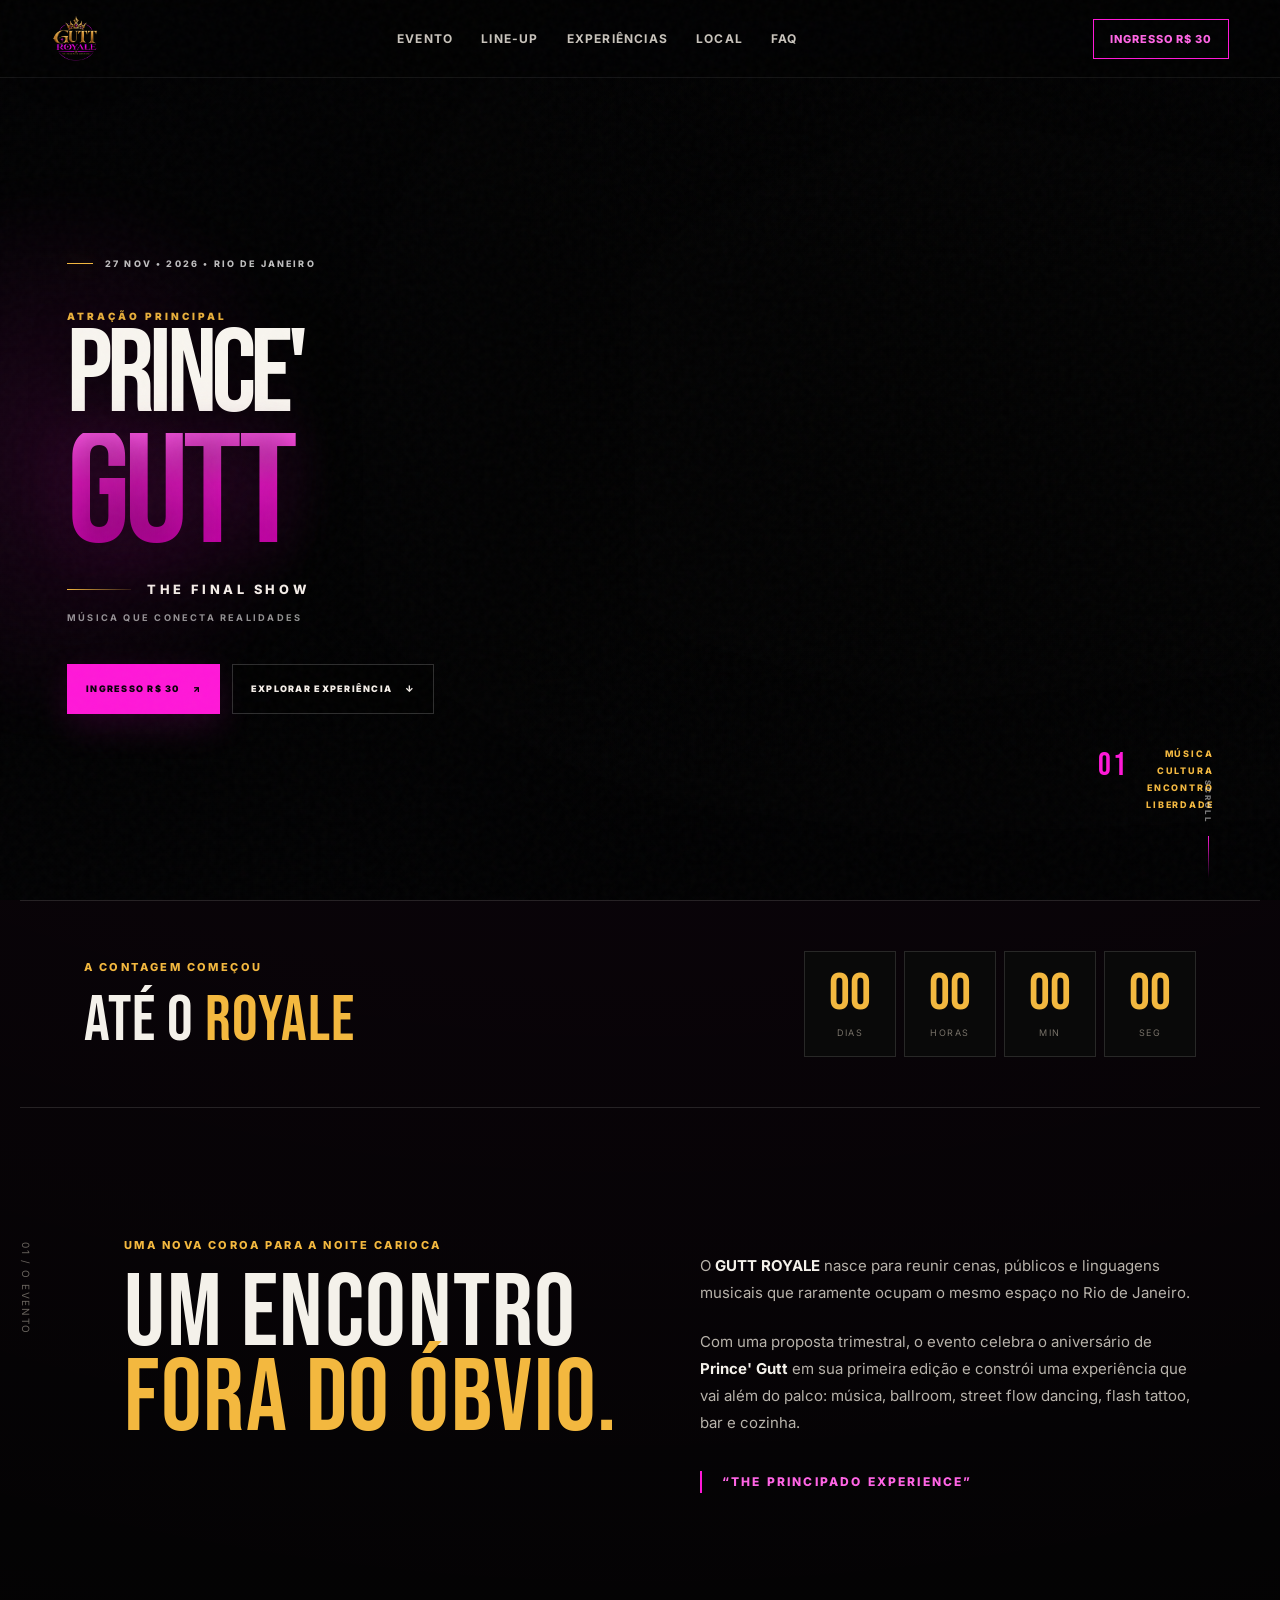
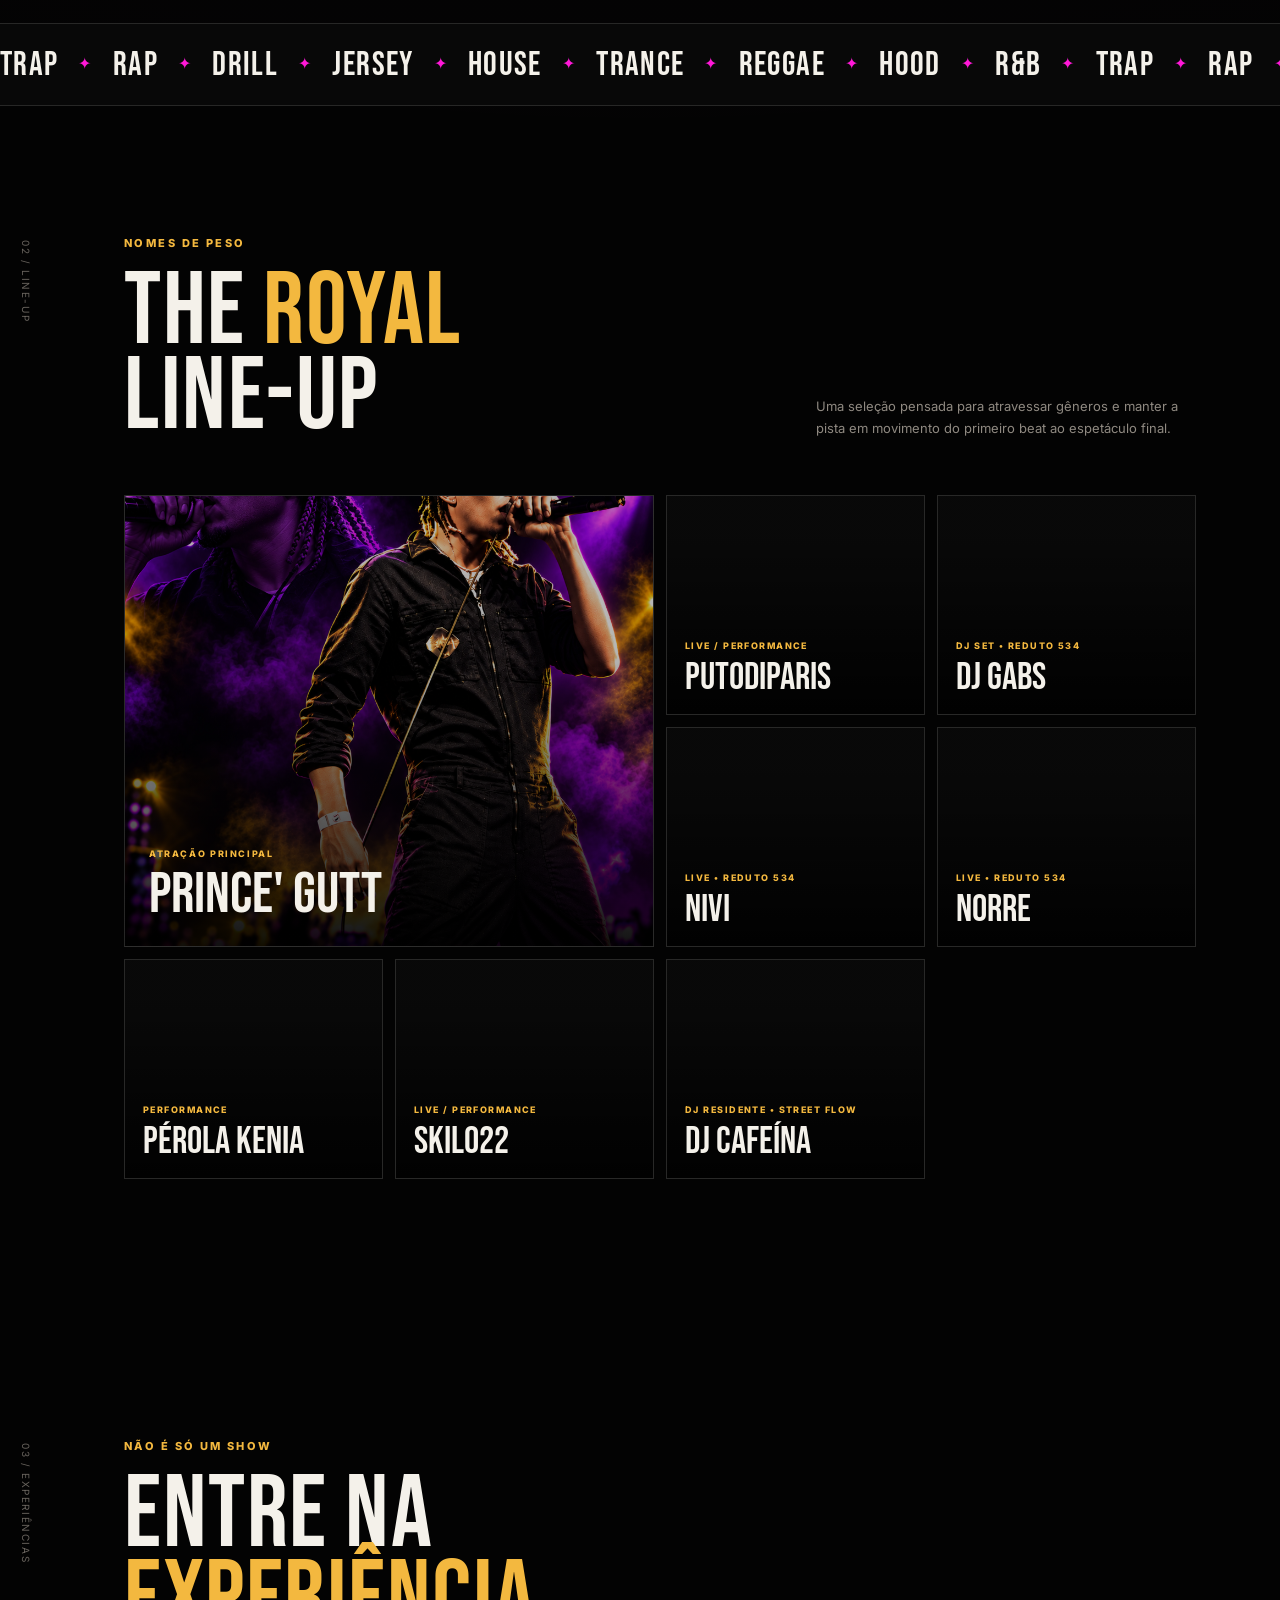
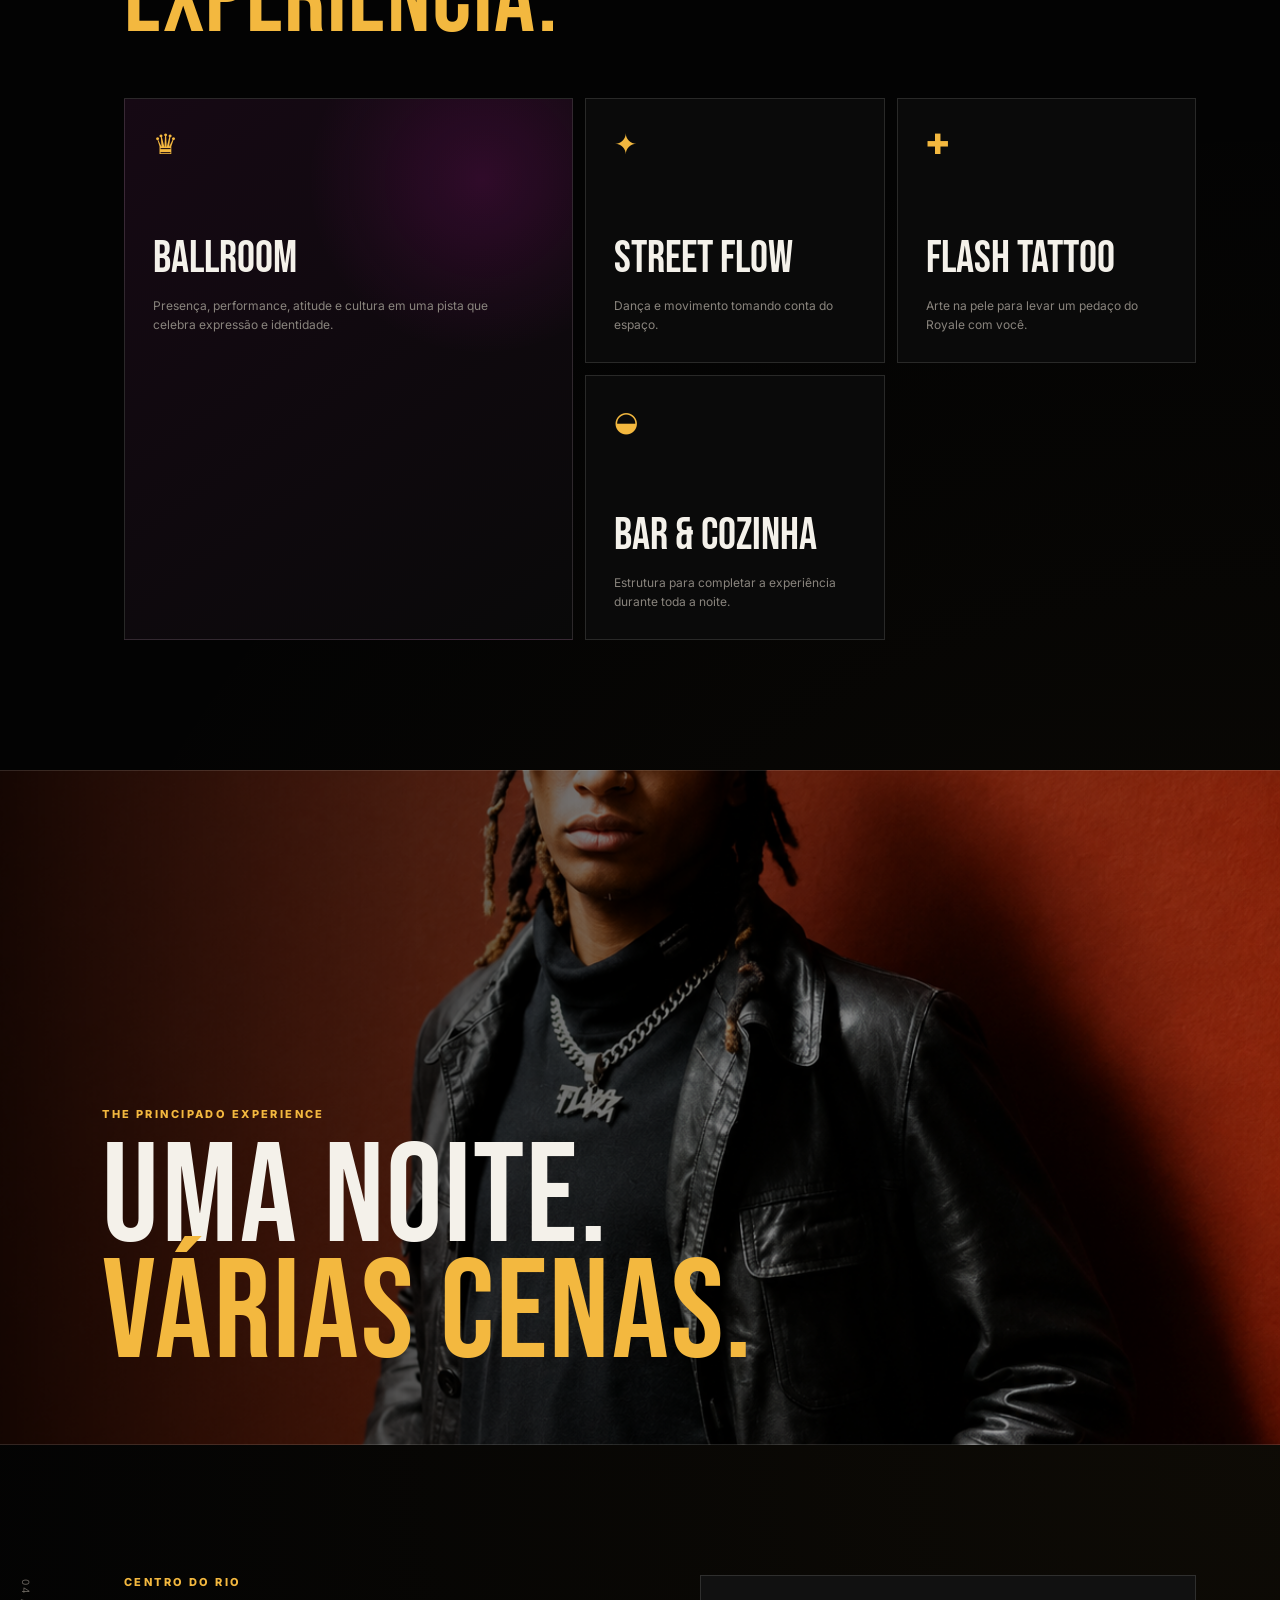
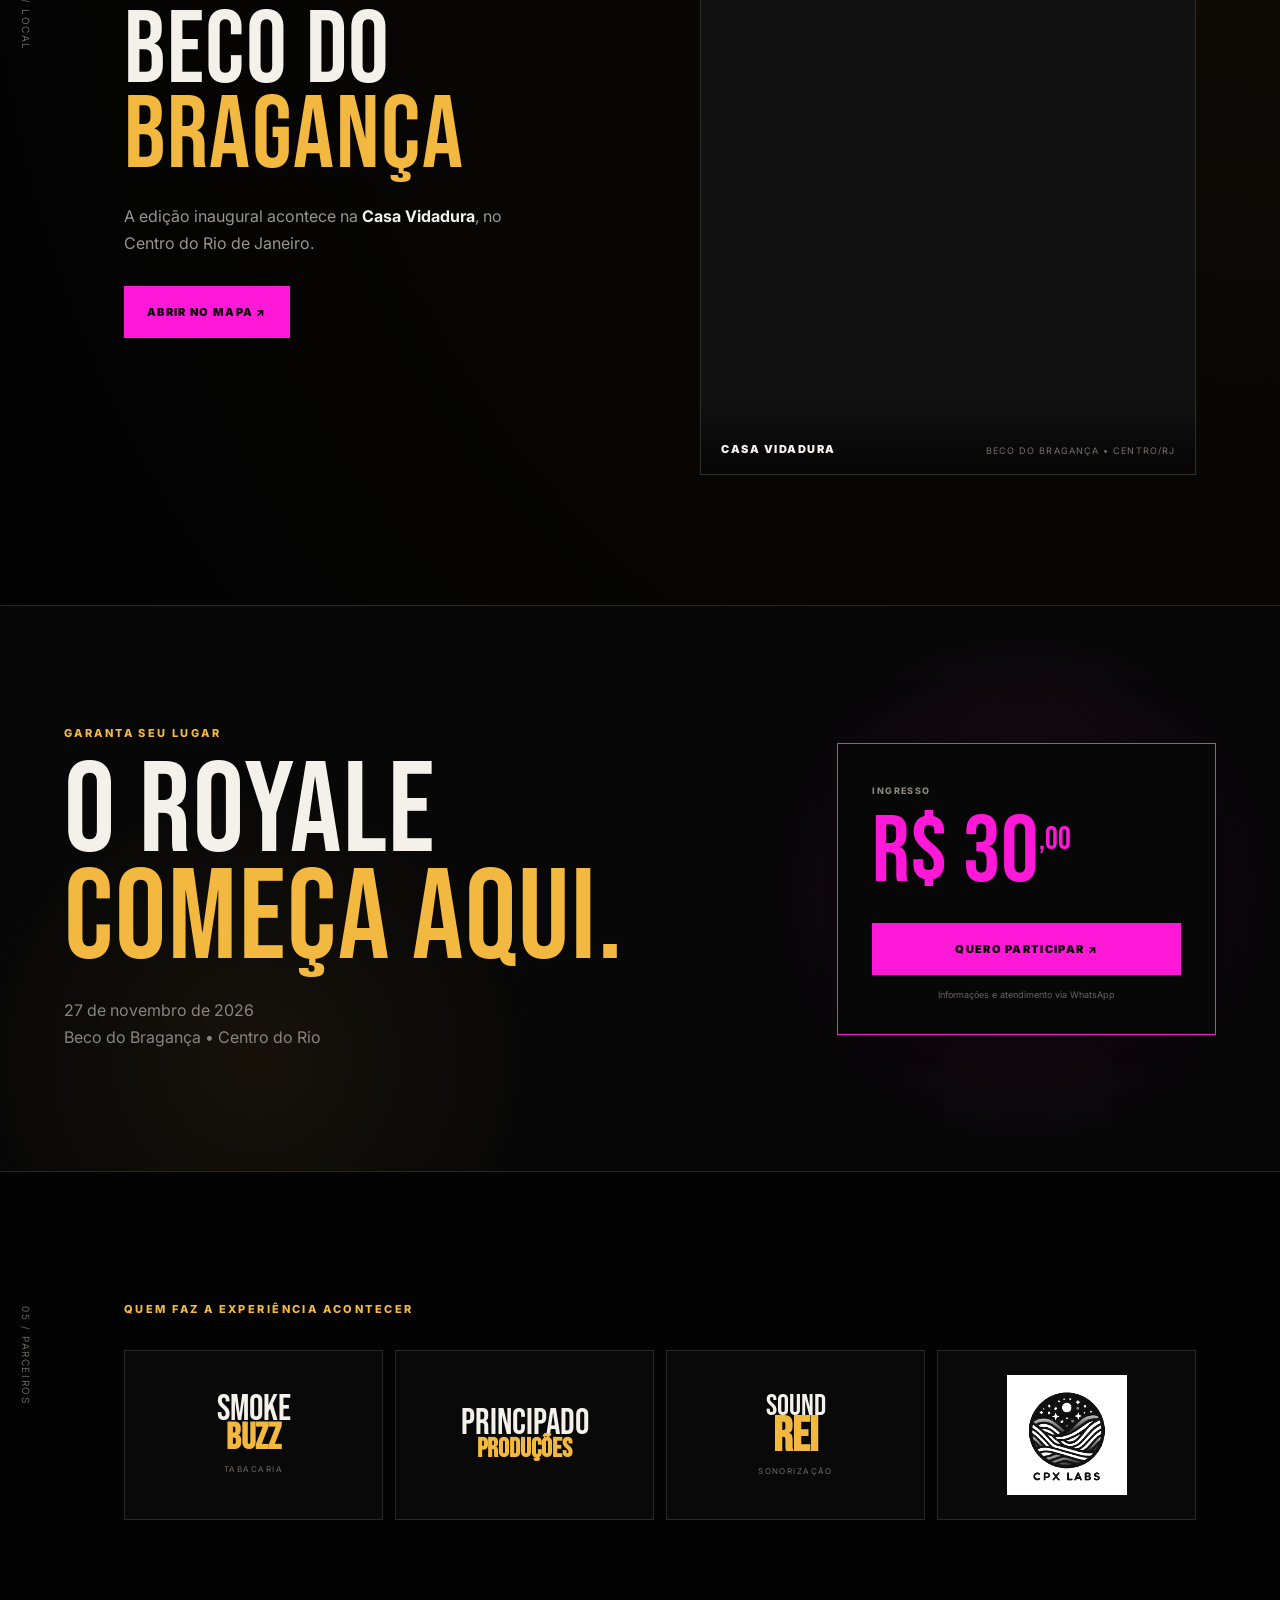
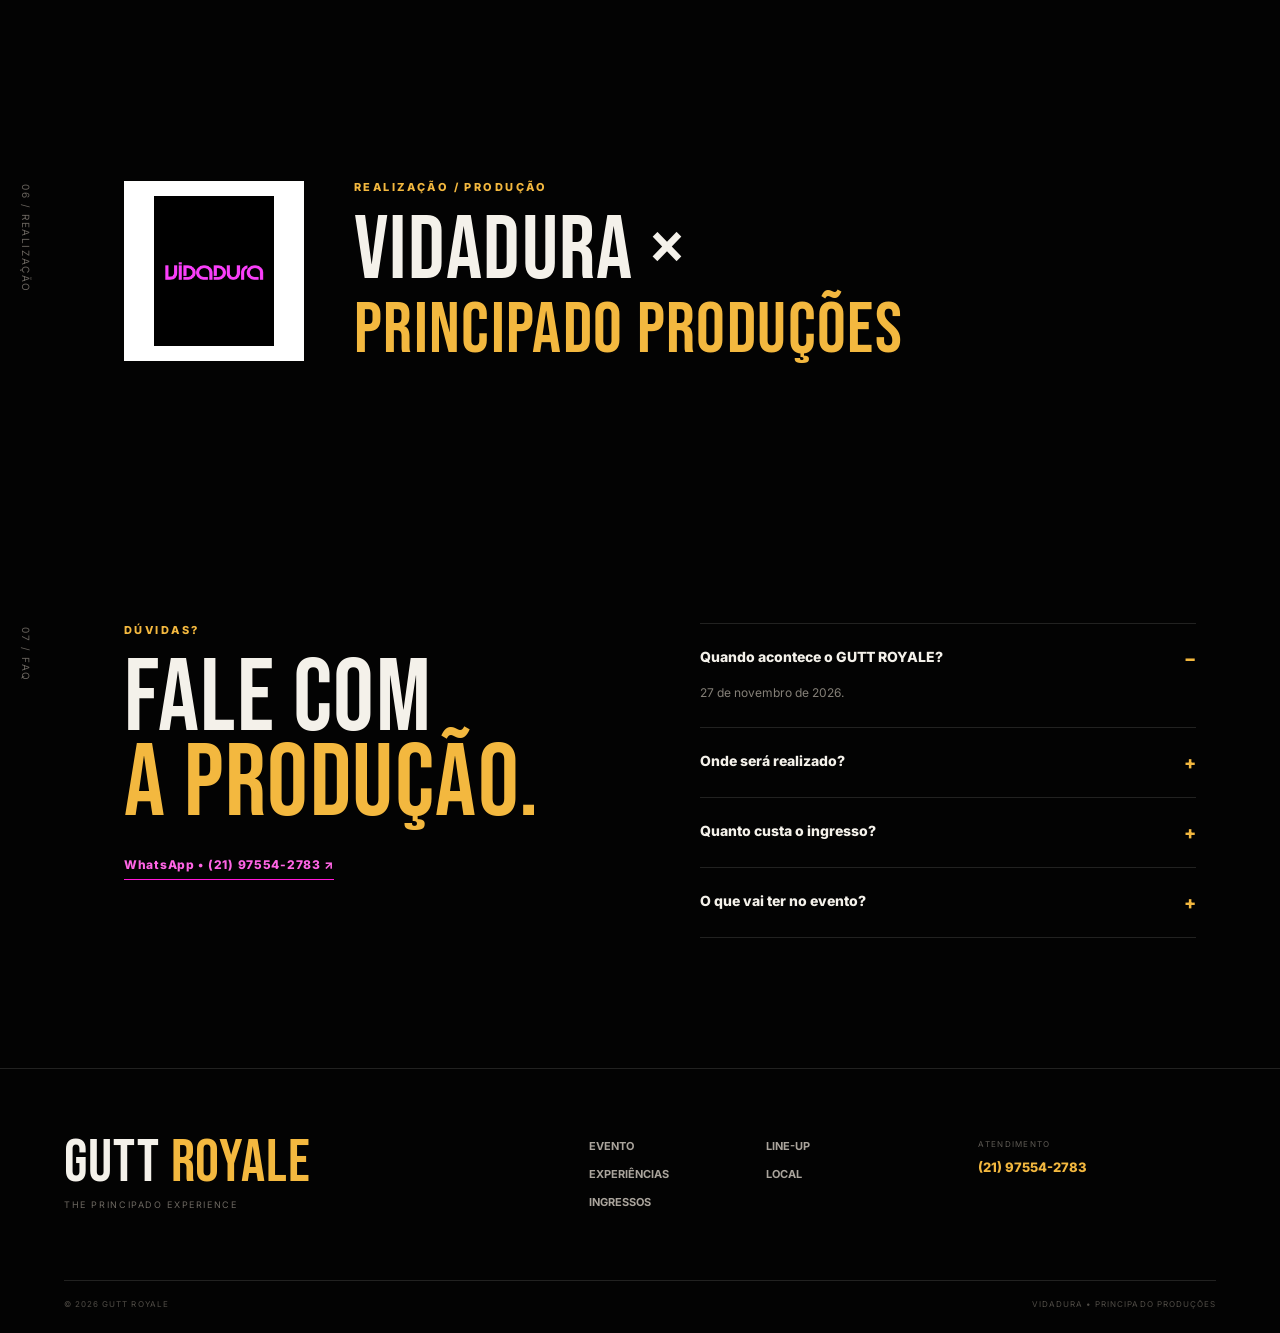
==== index.html @ 4a9af386 "feat: use 4K images across THE ROYAL LINE-UP" ====
<!DOCTYPE html>
<html lang="pt-BR">
<head>
  <meta charset="UTF-8">
  <meta name="viewport" content="width=device-width, initial-scale=1.0">
  <meta name="theme-color" content="#050505">
  <meta name="description" content="GUTT ROYALE — THE PRINCIPADO EXPERIENCE. 27 de novembro de 2026, no Beco do Bragança, Centro do Rio. Música, ballroom, street flow dancing, flash tattoo e muito mais.">
  <meta name="referrer" content="strict-origin-when-cross-origin">
  <link rel="canonical" href="https://az1nn.github.io/guttroyale/">
  <meta property="og:title" content="GUTT ROYALE — THE PRINCIPADO EXPERIENCE">
  <meta property="og:description" content="27.11.2026 • Beco do Bragança • Centro do Rio">
  <meta property="og:type" content="website">
  <meta property="og:site_name" content="GUTT ROYALE">
  <meta property="og:locale" content="pt_BR">
  <meta property="og:url" content="https://az1nn.github.io/guttroyale/">
  <meta property="og:image" content="https://az1nn.github.io/guttroyale/assets/prince-gutt-clean-hero-desktop.webp">
  <meta name="twitter:card" content="summary_large_image">
  <meta name="twitter:title" content="GUTT ROYALE — THE PRINCIPADO EXPERIENCE">
  <meta name="twitter:description" content="27.11.2026 • Beco do Bragança • Centro do Rio">
  <meta name="twitter:image" content="https://az1nn.github.io/guttroyale/assets/prince-gutt-clean-hero-desktop.webp">
  <meta name="color-scheme" content="dark">
  <link rel="icon" type="image/png" href="gutt-royale-logo-final.png">
  <title>GUTT ROYALE | THE PRINCIPADO EXPERIENCE</title>
  <link rel="preconnect" href="https://fonts.googleapis.com">
  <link rel="preconnect" href="https://fonts.gstatic.com" crossorigin>
  <link href="https://fonts.googleapis.com/css2?family=Bebas+Neue&family=Inter:wght@400;500;600;700;800;900&display=swap" rel="stylesheet">
  <link rel="stylesheet" href="style.css?v=20260923-lineup-4k">
  <noscript><style>.reveal{opacity:1!important;transform:none!important}</style></noscript>
  <script type="application/ld+json">
  {
    "@context": "https://schema.org",
    "@type": "Event",
    "name": "GUTT ROYALE — THE PRINCIPADO EXPERIENCE",
    "description": "Uma noite de música, atitude, estética e cultura urbana no Centro do Rio de Janeiro.",
    "startDate": "2026-11-27T20:00:00-03:00",
    "eventAttendanceMode": "https://schema.org/OfflineEventAttendanceMode",
    "eventStatus": "https://schema.org/EventScheduled",
    "image": ["https://az1nn.github.io/guttroyale/assets/prince-gutt-clean-hero-desktop.webp"],
    "url": "https://az1nn.github.io/guttroyale/",
    "location": {
      "@type": "Place",
      "name": "Casa Vidadura",
      "address": {
        "@type": "PostalAddress",
        "addressLocality": "Rio de Janeiro",
        "addressRegion": "RJ",
        "addressCountry": "BR"
      }
    },
    "organizer": {
      "@type": "Organization",
      "name": "Principado Produções"
    },
    "offers": {
      "@type": "Offer",
      "price": "30.00",
      "priceCurrency": "BRL",
      "availability": "https://schema.org/InStock",
      "url": "https://az1nn.github.io/guttroyale/#ingressos"
    }
  }
  </script>
</head>
<body>
  <a class="skip-link" href="#top">Pular para o conteúdo</a>

  <div class="noise" aria-hidden="true"></div>

  <header class="site-header">
    <a class="brand brand-mark" href="#top" aria-label="Gutt Royale">
      <img src="gutt-royale-logo-final.png" alt="GUTT ROYALE">
    </a>
    <nav class="nav" aria-label="Navegação principal">
      <a href="#evento">Evento</a>
      <a href="#lineup">Line-up</a>
      <a href="#experiencias">Experiências</a>
      <a href="#local">Local</a>
      <a href="#faq">FAQ</a>
    </nav>
    <details class="mobile-menu">
      <summary aria-label="Abrir navegação">MENU</summary>
      <nav class="mobile-menu-panel" aria-label="Navegação móvel">
        <a href="#evento">Evento</a>
        <a href="#lineup">Line-up</a>
        <a href="#experiencias">Experiências</a>
        <a href="#local">Local</a>
        <a href="#faq">FAQ</a>
      </nav>
    </details>
    <a class="nav-cta" href="#ingressos">INGRESSO R$ 30</a>
  </header>

  <main id="top">

    <section class="hero hero-pro" aria-labelledby="hero-title" data-hero>
      <picture class="hero-pro-media" aria-hidden="true">
        <source media="(max-width: 700px)" srcset="assets/prince-gutt-clean-hero-mobile.webp">
        <img src="assets/prince-gutt-clean-hero-desktop.webp" alt="" fetchpriority="high" decoding="async">
      </picture>

      <div class="hero-pro-overlay" aria-hidden="true"></div>
      <div class="hero-pro-glow" aria-hidden="true"></div>

      <div class="hero-pro-grid">
        <div class="hero-pro-copy" data-hero-copy>
          <p class="hero-pro-date"><span></span>27 NOV • 2026 • RIO DE JANEIRO</p>
          <p class="hero-pro-role">ATRAÇÃO PRINCIPAL</p>

          <h1 id="hero-title" class="hero-pro-title" aria-label="Prince' Gutt">
            <span class="hero-pro-prince">PRINCE'</span>
            <span class="hero-pro-gutt">GUTT</span>
          </h1>

          <div class="hero-pro-signature">
            <span class="hero-pro-line" aria-hidden="true"></span>
            <p>THE FINAL SHOW</p>
          </div>

          <p class="hero-pro-tagline">MÚSICA QUE CONECTA REALIDADES</p>

          <div class="hero-pro-actions">
            <a class="hero-pro-primary" href="#ingressos">INGRESSO R$ 30 <span aria-hidden="true">↗</span></a>
            <a class="hero-pro-secondary" href="#evento">EXPLORAR EXPERIÊNCIA <span aria-hidden="true">↓</span></a>
          </div>
        </div>

        <aside class="hero-pro-rail" aria-label="Pilares do GUTT ROYALE">
          <span class="hero-pro-index">01</span>
          <div>
            <span>MÚSICA</span>
            <span>CULTURA</span>
            <span>ENCONTRO</span>
            <span>LIBERDADE</span>
          </div>
        </aside>
      </div>

      <a class="hero-pro-scroll" href="#evento" aria-label="Ir para a seção do evento">
        <span>SCROLL</span>
        <i aria-hidden="true"></i>
      </a>
    </section>

    <section class="countdown-wrap">
      <div>
        <p class="eyebrow">A CONTAGEM COMEÇOU</p>
        <h2>ATÉ O <span>ROYALE</span></h2>
      </div>
      <div class="countdown" aria-label="Contagem regressiva">
        <div><strong id="days">00</strong><small>DIAS</small></div>
        <div><strong id="hours">00</strong><small>HORAS</small></div>
        <div><strong id="minutes">00</strong><small>MIN</small></div>
        <div><strong id="seconds">00</strong><small>SEG</small></div>
      </div>
    </section>

    <section id="evento" class="section about">
      <div class="section-label">01 / O EVENTO</div>
      <div class="section-content split">
        <div>
          <p class="eyebrow">UMA NOVA COROA PARA A NOITE CARIOCA</p>
          <h2>UM ENCONTRO<br><span>FORA DO ÓBVIO.</span></h2>
        </div>
        <div class="about-text">
          <p>O <b>GUTT ROYALE</b> nasce para reunir cenas, públicos e linguagens musicais que raramente ocupam o mesmo espaço no Rio de Janeiro.</p>
          <p>Com uma proposta trimestral, o evento celebra o aniversário de <b>Prince' Gutt</b> em sua primeira edição e constrói uma experiência que vai além do palco: música, ballroom, street flow dancing, flash tattoo, bar e cozinha.</p>
          <div class="quote">“THE PRINCIPADO EXPERIENCE”</div>
        </div>
      </div>
    </section>

    <section class="marquee" aria-label="Gêneros musicais">
      <div class="marquee-track">
        <span>TRAP</span><i>✦</i><span>RAP</span><i>✦</i><span>DRILL</span><i>✦</i><span>JERSEY</span><i>✦</i><span>HOUSE</span><i>✦</i><span>TRANCE</span><i>✦</i><span>REGGAE</span><i>✦</i><span>HOOD</span><i>✦</i><span>R&B</span><i>✦</i>
        <span>TRAP</span><i>✦</i><span>RAP</span><i>✦</i><span>DRILL</span><i>✦</i><span>JERSEY</span><i>✦</i><span>HOUSE</span><i>✦</i><span>TRANCE</span><i>✦</i><span>REGGAE</span><i>✦</i><span>HOOD</span><i>✦</i><span>R&B</span><i>✦</i>
      </div>
    </section>

    <section id="lineup" class="section lineup">
      <div class="section-label">02 / LINE-UP</div>
      <div class="section-content">
        <div class="section-heading">
          <div>
            <p class="eyebrow">NOMES DE PESO</p>
            <h2>THE <span>ROYAL</span><br>LINE-UP</h2>
          </div>
          <p>Uma seleção pensada para atravessar gêneros e manter a pista em movimento do primeiro beat ao espetáculo final.</p>
        </div>

        <div class="lineup-grid">
          <article class="artist featured">
            <a class="artist-card-link" href="artistas/prince-gutt.html" aria-label="Conheça Prince' Gutt"></a>
            <img src="assets/lineup/prince-gutt-4k.webp" alt="" aria-hidden="true" loading="lazy" decoding="async">
            <div class="artist-overlay">
              <small>ATRAÇÃO PRINCIPAL</small>
              <h3>PRINCE' GUTT</h3>
            </div>
          </article>

          <article class="artist artist-photo artist-photo-putodiparis">
            <a class="artist-card-link" href="artistas/putodiparis.html" aria-label="Conheça PUTODIPARIS"></a>
            <img src="assets/lineup/putodiparis-4k.webp" alt="Putodiparis em retrato promocional" loading="lazy" decoding="async">
            <div class="artist-overlay">
              <small>LIVE / PERFORMANCE</small>
              <h3>PUTODIPARIS</h3>
            </div>
          </article>
          <article class="artist artist-photo artist-photo-gabs">
            <a class="artist-card-link" href="artistas/dj-gabs.html" aria-label="Conheça DJ GABS"></a>
            <img src="assets/lineup/dj-gabs-4k.webp" alt="DJ GABS em retrato promocional" loading="lazy" decoding="async">
            <div class="artist-overlay">
              <small>DJ SET • REDUTO 534</small>
              <h3>DJ GABS</h3>
            </div>
          </article>
          <article class="artist artist-photo artist-photo-nivi">
            <a class="artist-card-link" href="artistas/nivi.html" aria-label="Conheça NIVI"></a>
            <img src="assets/lineup/nivi-4k.webp" alt="NIVI se apresentando ao vivo" loading="lazy" decoding="async">
            <div class="artist-overlay">
              <small>LIVE • REDUTO 534</small>
              <h3>NIVI</h3>
            </div>
          </article>
          <article class="artist artist-photo artist-photo-norre">
            <a class="artist-card-link" href="artistas/norre.html" aria-label="Conheça NORRÊ"></a>
            <img src="assets/lineup/norre-4k.webp" alt="NORRE se apresentando ao vivo" loading="lazy" decoding="async">
            <div class="artist-overlay">
              <small>LIVE • REDUTO 534</small>
              <h3>NORRE</h3>
            </div>
          </article>
          <article class="artist artist-photo artist-photo-perola">
            <a class="artist-card-link" href="artistas/perola-kenia.html" aria-label="Conheça Pérola Kenia"></a>
            <img src="assets/lineup/perola-kenia-4k.webp" alt="Pérola Kenia se apresentando ao vivo" loading="lazy" decoding="async">
            <div class="artist-overlay">
              <small>PERFORMANCE</small>
              <h3>PÉROLA KENIA</h3>
            </div>
          </article>
          <article class="artist artist-photo artist-photo-skilo">
            <a class="artist-card-link" href="artistas/skilo22.html" aria-label="Conheça SKILO22"></a>
            <img src="assets/lineup/skilo22-4k.webp" alt="SKILO22 se apresentando ao vivo" loading="lazy" decoding="async">
            <div class="artist-overlay">
              <small>LIVE / PERFORMANCE</small>
              <h3>SKILO22</h3>
            </div>
          </article>
          <article class="artist artist-photo artist-photo-cafeina">
            <a class="artist-card-link" href="artistas/dj-cafeina.html" aria-label="Conheça DJ CAFEÍNA"></a>
            <img src="assets/lineup/dj-cafeina-4k.webp" alt="DJ CAFEÍNA em retrato promocional com headphones" loading="lazy" decoding="async">
            <div class="artist-overlay">
              <small>DJ RESIDENTE • STREET FLOW</small>
              <h3>DJ CAFEÍNA</h3>
            </div>
          </article>
        </div>
      </div>
    </section>

    <section id="experiencias" class="section experiences">
      <div class="section-label">03 / EXPERIÊNCIAS</div>
      <div class="section-content">
        <div class="section-heading">
          <div>
            <p class="eyebrow">NÃO É SÓ UM SHOW</p>
            <h2>ENTRE NA<br><span>EXPERIÊNCIA.</span></h2>
          </div>
        </div>

        <div class="experience-grid">
          <article class="experience-card large">
            <div class="card-icon">♛</div>
            <h3>BALLROOM</h3>
            <p>Presença, performance, atitude e cultura em uma pista que celebra expressão e identidade.</p>
          </article>
          <article class="experience-card">
            <div class="card-icon">✦</div>
            <h3>STREET FLOW</h3>
            <p>Dança e movimento tomando conta do espaço.</p>
          </article>
          <article class="experience-card">
            <div class="card-icon">✚</div>
            <h3>FLASH TATTOO</h3>
            <p>Arte na pele para levar um pedaço do Royale com você.</p>
          </article>
          <article class="experience-card">
            <div class="card-icon">◒</div>
            <h3>BAR & COZINHA</h3>
            <p>Estrutura para completar a experiência durante toda a noite.</p>
          </article>
        </div>
      </div>
    </section>

    <section class="visual-break">
      <div class="visual-copy">
        <p class="eyebrow">THE PRINCIPADO EXPERIENCE</p>
        <h2>UMA NOITE.<br><span>VÁRIAS CENAS.</span></h2>
      </div>
    </section>

    <section id="local" class="section location">
      <div class="section-label">04 / LOCAL</div>
      <div class="section-content split">
        <div>
          <p class="eyebrow">CENTRO DO RIO</p>
          <h2>BECO DO<br><span>BRAGANÇA</span></h2>
          <p class="location-copy">A edição inaugural acontece na <b>Casa Vidadura</b>, no Centro do Rio de Janeiro.</p>
          <a class="btn btn-primary" href="https://www.google.com/maps/search/?api=1&query=Casa+Vidadura+Beco+do+Bragan%C3%A7a+Centro+Rio+de+Janeiro" target="_blank" rel="noopener noreferrer">ABRIR NO MAPA ↗</a>
        </div>
        <div class="map-card">
          <iframe
            title="Mapa da Casa Vidadura"
            src="https://www.google.com/maps?q=Casa+Vidadura,+Beco+do+Bragança,+Centro,+Rio+de+Janeiro&output=embed"
            loading="lazy"
            referrerpolicy="no-referrer-when-downgrade">
          </iframe>
          <div class="map-caption"><span>CASA VIDADURA</span><small>BECO DO BRAGANÇA • CENTRO/RJ</small></div>
        </div>
      </div>
    </section>

    <section id="ingressos" class="ticket-section">
      <div class="ticket-glow"></div>
      <div class="ticket-inner">
        <div>
          <p class="eyebrow">GARANTA SEU LUGAR</p>
          <h2>O ROYALE<br><span>COMEÇA AQUI.</span></h2>
          <p>27 de novembro de 2026<br>Beco do Bragança • Centro do Rio</p>
        </div>
        <div class="ticket-box">
          <small>INGRESSO</small>
          <strong>R$ 30<sup>,00</sup></strong>
          <a class="btn btn-primary" href="https://wa.me/5521975542783?text=Ol%C3%A1!%20Quero%20participar%20do%20GUTT%20ROYALE%20e%20saber%20como%20garantir%20meu%20ingresso." target="_blank" rel="noopener noreferrer">QUERO PARTICIPAR ↗</a>
          <span>Informações e atendimento via WhatsApp</span>
        </div>
      </div>
    </section>

    <section class="section partners">
      <div class="section-label">05 / PARCEIROS</div>
      <div class="section-content">
        <p class="eyebrow">QUEM FAZ A EXPERIÊNCIA ACONTECER</p>
        <div class="partner-grid">
          <div class="partner partner-smoke"><span>SMOKE</span><b>BUZZ</b><small>TABACARIA</small></div>
          <div class="partner partner-principado"><span>PRINCIPADO</span><b>PRODUÇÕES</b></div>
          <div class="partner partner-sound"><span>SOUND</span><b>REI</b><small>SONORIZAÇÃO</small></div>
          <div class="partner partner-cpx"><img src="cpx-labs.png" alt="CPX Labs" loading="lazy" decoding="async"></div>
        </div>
      </div>
    </section>

    <section class="section production">
      <div class="section-label">06 / REALIZAÇÃO</div>
      <div class="section-content production-row">
        <div class="production-logo">
          <img src="vida-dura.png" alt="Vidadura" loading="lazy" decoding="async">
        </div>
        <div>
          <p class="eyebrow">REALIZAÇÃO / PRODUÇÃO</p>
          <h2>VIDADURA ×<br><span>PRINCIPADO PRODUÇÕES</span></h2>
        </div>
      </div>
    </section>

    <section id="faq" class="section faq">
      <div class="section-label">07 / FAQ</div>
      <div class="section-content split">
        <div>
          <p class="eyebrow">DÚVIDAS?</p>
          <h2>FALE COM<br><span>A PRODUÇÃO.</span></h2>
          <a class="whatsapp-link" href="https://wa.me/5521975542783" target="_blank" rel="noopener noreferrer">WhatsApp • (21) 97554-2783 ↗</a>
        </div>
        <div class="faq-list">
          <details open>
            <summary>Quando acontece o GUTT ROYALE?</summary>
            <p>27 de novembro de 2026.</p>
          </details>
          <details>
            <summary>Onde será realizado?</summary>
            <p>Casa Vidadura, Beco do Bragança, Centro do Rio de Janeiro.</p>
          </details>
          <details>
            <summary>Quanto custa o ingresso?</summary>
            <p>R$ 30,00. Para informações sobre compra e disponibilidade, fale com a produção pelo WhatsApp.</p>
          </details>
          <details>
            <summary>O que vai ter no evento?</summary>
            <p>Line-up musical, espetáculo final de Prince' Gutt, ballroom, street flow dancing, flash tattoo, bar e cozinha.</p>
          </details>
        </div>
      </div>
    </section>

  </main>

  <footer class="footer">
    <div class="footer-main">
      <div>
        <h2>GUTT <span>ROYALE</span></h2>
        <p>THE PRINCIPADO EXPERIENCE</p>
      </div>
      <div class="footer-links">
        <a href="#evento">Evento</a>
        <a href="#lineup">Line-up</a>
        <a href="#experiencias">Experiências</a>
        <a href="#local">Local</a>
        <a href="#ingressos">Ingressos</a>
      </div>
      <div class="footer-contact">
        <small>ATENDIMENTO</small>
        <a href="https://wa.me/5521975542783" target="_blank" rel="noopener noreferrer">(21) 97554-2783</a>
      </div>
    </div>
    <div class="footer-bottom">
      <span>© 2026 GUTT ROYALE</span>
      <span>VIDADURA • PRINCIPADO PRODUÇÕES</span>
    </div>
  </footer>

  <script src="script.js?v=20260923-professional-hero" defer></script>
</body>
</html>
---- style.css ----
:root {
  --black: #030303;
  --black-2: #0b0b0b;
  --white: #f4f1ea;
  --muted: #aaa49c;
  --gold: #c9922e;
  --gold-light: #f3b83f;
  --pink: #ff18d8;
  --red: #9f160d;
  --line: rgba(244,241,234,.13);
  --max: 1240px;
}

* { box-sizing: border-box; margin: 0; padding: 0; }
html { scroll-behavior: smooth; }
main [id] { scroll-margin-top: 96px; }
body {
  background: var(--black);
  color: var(--white);
  font-family: "Inter", sans-serif;
  overflow-x: hidden;
}
body:before {
  content:"";
  position:fixed;
  inset:0;
  pointer-events:none;
  z-index:100;
  opacity:.035;
  background-image:url("data:image/svg+xml,%3Csvg viewBox='0 0 160 160' xmlns='http://www.w3.org/2000/svg'%3E%3Cfilter id='n'%3E%3CfeTurbulence type='fractalNoise' baseFrequency='.9' numOctaves='4' stitchTiles='stitch'/%3E%3C/filter%3E%3Crect width='100%25' height='100%25' filter='url(%23n)' opacity='.8'/%3E%3C/svg%3E");
}
a { color: inherit; text-decoration: none; }
img { display:block; max-width:100%; }
.noise { position:fixed; inset:0; pointer-events:none; background:radial-gradient(circle at 20% 10%, rgba(255,35,215,.08), transparent 25%), radial-gradient(circle at 90% 35%, rgba(216,163,59,.07), transparent 25%); z-index:-1; }

.site-header {
  position:fixed; z-index:90; top:0; left:0; right:0;
  height:78px; display:flex; align-items:center; justify-content:space-between;
  padding:0 4vw; background:rgba(5,5,5,.72); backdrop-filter:blur(16px);
  border-bottom:1px solid var(--line);
}
.brand { display:flex; align-items:center; gap:10px; font-weight:900; font-size:12px; letter-spacing:.12em; line-height:.9; }
.brand img { width:36px; height:36px; object-fit:cover; border-radius:50%; filter:grayscale(1); }
.nav { display:flex; gap:28px; color:#c9c4bc; font-size:12px; font-weight:700; text-transform:uppercase; letter-spacing:.1em; }
.nav a:hover { color:var(--gold-light); }
.nav-cta { border:1px solid var(--gold); color:var(--gold-light); padding:12px 16px; font-size:11px; font-weight:800; letter-spacing:.08em; }
.nav-cta:hover { background:var(--gold); color:#050505; }
.mobile-menu { display:none; position:relative; }
.mobile-menu summary {
  list-style:none;
  cursor:pointer;
  min-height:40px;
  display:flex;
  align-items:center;
  padding:0 12px;
  border:1px solid var(--line);
  color:#d8d2c9;
  font-size:10px;
  font-weight:900;
  letter-spacing:.12em;
}
.mobile-menu summary::-webkit-details-marker { display:none; }
.mobile-menu[open] summary { border-color:var(--pink); color:#ff65e5; }
.mobile-menu-panel {
  position:absolute;
  top:calc(100% + 10px);
  right:0;
  min-width:210px;
  padding:10px;
  display:grid;
  gap:4px;
  background:rgba(5,5,5,.98);
  border:1px solid var(--line);
  box-shadow:0 18px 45px rgba(0,0,0,.45);
}
.mobile-menu-panel a {
  padding:12px;
  color:#c9c4bc;
  font-size:11px;
  font-weight:800;
  letter-spacing:.08em;
  text-transform:uppercase;
}
.mobile-menu-panel a:hover,
.mobile-menu-panel a:focus-visible { color:var(--pink); background:rgba(255,24,216,.06); }

.hero {
  min-height:100vh; position:relative; overflow:hidden; display:grid; grid-template-columns:1.02fr .98fr;
  align-items:center; padding:130px 6vw 80px; max-width:1600px; margin:auto;
}
.hero:after { content:""; position:absolute; inset:0; background:linear-gradient(90deg, #050505 0%, rgba(5,5,5,.82) 38%, rgba(5,5,5,.12) 75%, #050505 100%); pointer-events:none; }
.hero-copy, .hero-visual { position:relative; z-index:2; }
.hero-copy { padding-left:2vw; max-width:720px; }
.eyebrow { color:var(--gold-light); font-size:11px; letter-spacing:.22em; font-weight:800; text-transform:uppercase; margin-bottom:20px; }
.hero h1, h2 { font-family:"Bebas Neue", sans-serif; font-weight:400; letter-spacing:.015em; line-height:.83; }
.hero h1 { font-size:clamp(88px, 13vw, 190px); }
.hero h1 span, h2 span { color:var(--gold-light); }
.hero-sub { font-size:clamp(18px,2vw,28px); font-weight:900; letter-spacing:.16em; margin-top:18px; }
.hero-text { color:#bdb8b0; max-width:540px; line-height:1.7; margin-top:24px; font-size:15px; }
.hero-actions { display:flex; gap:12px; margin-top:34px; flex-wrap:wrap; }
.btn { display:inline-flex; align-items:center; justify-content:center; gap:14px; min-height:52px; padding:0 22px; font-size:11px; font-weight:900; letter-spacing:.12em; border:1px solid var(--line); transition:.25s ease; }
.btn-primary { background:var(--gold); color:#080808; border-color:var(--gold); }
.btn-primary:hover { background:var(--gold-light); transform:translateY(-2px); }
.btn-ghost:hover { border-color:var(--white); }

.hero-visual { height:min(82vh,780px); display:flex; align-items:center; justify-content:center; }
.hero-frame { position:relative; width:min(42vw,570px); height:100%; overflow:hidden; background:#151515; border:1px solid rgba(255,255,255,.14); box-shadow:0 30px 80px rgba(0,0,0,.5); }
.hero-frame:after { content:""; position:absolute; inset:0; background:linear-gradient(180deg,transparent 55%,rgba(0,0,0,.7)); }
.hero-frame img { width:100%; height:100%; object-fit:cover; object-position:center top; filter:saturate(.9) contrast(1.05); }
.hero-frame-poster {
  aspect-ratio:5 / 6;
  height:auto;
  max-height:100%;
}
.hero-frame-poster:after { display:none; }
.hero-frame-poster img.hero-poster {
  object-fit:cover;
  object-position:center center;
  filter:none;
}
.hero-tag { position:absolute; z-index:3; font-size:10px; font-weight:900; letter-spacing:.16em; }
.tag-top { top:22px; left:22px; }
.tag-bottom { bottom:22px; left:22px; color:var(--gold-light); }
.seal { position:absolute; z-index:4; right:-18px; bottom:8%; width:110px; height:110px; border:1px solid var(--gold); border-radius:50%; display:grid; place-content:center; text-align:center; font-size:10px; line-height:1.1; letter-spacing:.13em; background:#090909; color:var(--gold-light); transform:rotate(-12deg); }
.seal b { margin-top:5px; font-size:14px; }
.hero-glow { position:absolute; width:480px; height:480px; border-radius:50%; filter:blur(80px); opacity:.16; }
.glow-one { background:var(--pink); right:5%; top:8%; }
.glow-two { background:var(--gold); left:15%; bottom:-25%; }
.hero-bottom { position:absolute; z-index:5; left:0; right:0; bottom:20px; overflow:hidden; white-space:nowrap; color:#777168; font-size:9px; letter-spacing:.28em; font-weight:700; }

.countdown-wrap { max-width:var(--max); margin:auto; padding:50px 5vw; border-top:1px solid var(--line); border-bottom:1px solid var(--line); display:flex; justify-content:space-between; align-items:center; gap:30px; }
.countdown-wrap h2 { font-size:64px; }
.countdown { display:flex; gap:8px; }
.countdown > div { min-width:92px; padding:16px 12px; border:1px solid var(--line); text-align:center; background:#090909; }
.countdown strong { display:block; font-family:"Bebas Neue"; font-size:52px; font-weight:400; line-height:1; color:var(--gold-light); }
.countdown small { color:#777168; font-size:9px; letter-spacing:.16em; }

.section { max-width:var(--max); margin:auto; padding:130px 5vw; position:relative; }
.section-label { position:absolute; left:0; top:134px; color:#68635d; font-size:10px; letter-spacing:.16em; writing-mode:vertical-rl; }
.section-content { margin-left:40px; }
.split { display:grid; grid-template-columns:1fr 1fr; gap:80px; align-items:start; }
.section h2 { font-size:clamp(70px,8vw,120px); }
.about-text { color:#b7b2aa; line-height:1.8; font-size:15px; padding-top:14px; }
.about-text p + p { margin-top:22px; }
.about-text b { color:var(--white); }
.quote { margin-top:35px; padding-left:20px; border-left:2px solid var(--gold); color:var(--gold-light); font-size:12px; font-weight:800; letter-spacing:.18em; }

.marquee { overflow:hidden; border-top:1px solid var(--line); border-bottom:1px solid var(--line); padding:20px 0; background:#080808; }
.marquee-track { width:max-content; display:flex; align-items:center; gap:20px; animation:marquee 28s linear infinite; font-family:"Bebas Neue"; font-size:34px; letter-spacing:.04em; }
.marquee i { font-style:normal; color:var(--pink); font-size:16px; }
@keyframes marquee { to { transform:translateX(-50%); } }

.section-heading { display:flex; justify-content:space-between; gap:40px; align-items:end; margin-bottom:55px; }
.section-heading > p { max-width:380px; color:#8f8981; line-height:1.7; font-size:13px; }

.lineup-grid { display:grid; grid-template-columns:repeat(4,1fr); gap:12px; }
.artist { min-height:220px; background:linear-gradient(145deg,#111,#070707); border:1px solid var(--line); padding:22px; position:relative; overflow:hidden; display:flex; flex-direction:column; justify-content:flex-end; transition:.3s ease; }
.artist:hover { transform:translateY(-5px); border-color:rgba(216,163,59,.6); }
.artist-card-link { position:absolute; inset:0; z-index:6; cursor:pointer; }
.artist-card-link:after { content:"VER ARTISTA ↗"; position:absolute; top:14px; left:14px; padding:7px 8px; background:rgba(3,3,3,.72); border:1px solid rgba(255,255,255,.16); color:#f1ebe3; font-size:8px; font-weight:900; letter-spacing:.12em; opacity:0; transform:translateY(-4px); transition:.2s ease; }
.artist:hover .artist-card-link:after,.artist-card-link:focus-visible:after { opacity:1; transform:none; }
.artist-card-link:focus-visible { outline:3px solid var(--pink); outline-offset:-4px; }
.artist h3 { font-family:"Bebas Neue"; font-size:42px; font-weight:400; line-height:.9; position:relative; z-index:2; }
.artist span { color:#777168; font-size:9px; letter-spacing:.13em; font-weight:800; margin-top:8px; position:relative; z-index:2; }
.artist-number { position:absolute; top:18px; right:20px; color:#393631; font-family:"Bebas Neue"; font-size:34px; }
.artist.featured { grid-column:span 2; grid-row:span 2; min-height:452px; padding:0; }
.artist.featured img { position:absolute; inset:0; width:100%; height:100%; object-fit:cover; object-position:center; filter:brightness(.72); }
.artist.featured:after { content:""; position:absolute; inset:0; background:linear-gradient(180deg,transparent 35%,rgba(0,0,0,.9)); }
.artist-overlay { position:absolute; z-index:2; left:24px; right:24px; bottom:24px; }
.artist-overlay small { color:var(--gold-light); font-size:9px; font-weight:800; letter-spacing:.18em; }
.artist-overlay h3 { font-size:58px; margin-top:8px; }

.artist.artist-photo {
  padding:0;
  min-height:220px;
  position:relative;
  overflow:hidden;
  background:#090909;
}
.artist.artist-photo img {
  position:absolute;
  inset:0;
  width:100%;
  height:100%;
  object-fit:cover;
  filter:brightness(.82) contrast(1.04) saturate(.96);
  transition:transform .45s ease, filter .45s ease;
}
.artist.artist-photo:after {
  content:"";
  position:absolute;
  inset:0;
  background:linear-gradient(180deg,rgba(0,0,0,.06) 18%,rgba(0,0,0,.9) 100%);
  pointer-events:none;
}
.artist.artist-photo:hover img {
  transform:scale(1.025);
  filter:brightness(.88) contrast(1.04) saturate(1);
}
.artist.artist-photo .artist-overlay {
  left:18px;
  right:18px;
  bottom:18px;
}
.artist.artist-photo .artist-overlay h3 {
  font-size:38px;
  margin-top:8px;
}
.artist.artist-photo .artist-overlay small {
  color:var(--gold-light);
  font-size:9px;
  font-weight:800;
  letter-spacing:.16em;
}
.artist-photo-skilo img { object-position:center 18%; }
.artist-photo-cafeina img { object-position:center center; }
.artist-photo-gabs img { object-position:center 22%; }
.artist-photo-putodiparis img { object-position:center 18%; }
.artist-photo-nivi img { object-position:center 14%; }
.artist-photo-norre img { object-position:center 18%; }
.artist-photo-perola img { object-position:center 20%; }

.experience-grid { display:grid; grid-template-columns:1.5fr 1fr 1fr; gap:12px; }
.experience-card { min-height:230px; border:1px solid var(--line); padding:28px; background:#0a0a0a; }
.experience-card.large { grid-row:span 2; min-height:472px; background:linear-gradient(145deg,#1a0c17,#090909); }
.card-icon { font-size:28px; color:var(--gold-light); margin-bottom:70px; }
.experience-card h3 { font-family:"Bebas Neue"; font-size:45px; font-weight:400; }
.experience-card p { color:#89847d; line-height:1.6; font-size:12px; margin-top:10px; max-width:360px; }

.visual-break { min-height:75vh; background:linear-gradient(90deg,rgba(0,0,0,.88),rgba(0,0,0,.15)), url("prince-gutt.png") center 35% / cover no-repeat; display:flex; align-items:flex-end; padding:70px 8vw; border-top:1px solid var(--line); border-bottom:1px solid var(--line); }
.visual-copy h2 { font-size:clamp(80px,11vw,165px); }

.location-copy { color:#9a948d; line-height:1.7; max-width:430px; margin:24px 0 28px; }
.location-copy b { color:var(--white); }
.map-card { height:500px; border:1px solid var(--line); position:relative; overflow:hidden; background:#111; }
.map-card iframe { width:100%; height:100%; border:0; filter:grayscale(1) contrast(1.05) invert(.92); opacity:.78; }
.map-caption { position:absolute; bottom:0; left:0; right:0; background:linear-gradient(transparent,#050505); padding:45px 20px 18px; display:flex; justify-content:space-between; align-items:end; gap:10px; }
.map-caption span { font-size:11px; font-weight:900; letter-spacing:.14em; }
.map-caption small { color:#777168; font-size:9px; letter-spacing:.12em; }

.ticket-section { position:relative; overflow:hidden; padding:120px 5vw; border-top:1px solid var(--line); border-bottom:1px solid var(--line); background:radial-gradient(circle at 80% 50%,rgba(216,163,59,.12),transparent 28%),#0a0a0a; }
.ticket-inner { max-width:var(--max); margin:auto; display:grid; grid-template-columns:1.3fr .7fr; align-items:center; gap:70px; position:relative; z-index:2; }
.ticket-section h2 { font-size:clamp(90px,10vw,155px); }
.ticket-section p:not(.eyebrow) { color:#89847d; line-height:1.7; margin-top:24px; }
.ticket-box { border:1px solid var(--gold); padding:34px; background:#070707; box-shadow:0 20px 70px rgba(0,0,0,.35); }
.ticket-box small { color:#8b857d; font-size:9px; font-weight:800; letter-spacing:.16em; }
.ticket-box strong { display:block; font-family:"Bebas Neue"; font-size:94px; font-weight:400; color:var(--gold-light); line-height:.95; margin:10px 0 26px; }
.ticket-box sup { font-size:32px; }
.ticket-box .btn { width:100%; }
.ticket-box span { display:block; text-align:center; color:#69645d; font-size:9px; margin-top:14px; }

.partner-grid { display:grid; grid-template-columns:repeat(4,1fr); gap:12px; margin-top:34px; }
.partner { min-height:170px; border:1px solid var(--line); display:flex; flex-direction:column; justify-content:center; align-items:center; text-align:center; background:#090909; }
.partner span, .partner b { font-family:"Bebas Neue"; font-size:36px; line-height:.8; }
.partner b { color:var(--gold-light); }
.partner small { margin-top:10px; color:#6f6a63; font-size:8px; letter-spacing:.18em; }
.partner-principado b { font-size:27px; }
.partner-sound span { font-size:30px; }
.partner-sound b { font-size:48px; }
.partner-cpx img { width:120px; height:120px; object-fit:contain; filter:grayscale(1) brightness(1.4); }

.production-row { display:flex; align-items:center; gap:50px; }
.production-logo { width:180px; height:180px; border:1px solid var(--line); background:#fff; display:grid; place-items:center; }
.production-logo img { width:150px; height:150px; object-fit:contain; }
.production h2 { font-size:clamp(55px,7vw,100px); }
.production h2 span { font-size:.8em; }

.whatsapp-link { display:inline-block; margin-top:30px; color:var(--gold-light); border-bottom:1px solid var(--gold); padding-bottom:7px; font-size:12px; font-weight:800; letter-spacing:.06em; }
.faq-list { border-top:1px solid var(--line); }
.faq-list details { border-bottom:1px solid var(--line); padding:24px 0; }
.faq-list summary { list-style:none; cursor:pointer; font-weight:800; font-size:14px; display:flex; justify-content:space-between; gap:20px; }
.faq-list summary::-webkit-details-marker { display:none; }
.faq-list summary:after { content:"+"; color:var(--gold-light); font-size:18px; }
.faq-list details[open] summary:after { content:"−"; }
.faq-list details p { color:#858078; line-height:1.7; font-size:12px; padding:14px 30px 0 0; max-width:600px; }

.footer { border-top:1px solid var(--line); padding:70px 5vw 24px; }
.footer-main { max-width:var(--max); margin:auto; display:grid; grid-template-columns:1.4fr 1fr .7fr; gap:50px; }
.footer h2 { font-size:60px; }
.footer h2 span { color:var(--gold-light); }
.footer-main p { color:#6d6861; font-size:9px; letter-spacing:.18em; margin-top:10px; }
.footer-links { display:grid; grid-template-columns:1fr 1fr; gap:14px; align-content:start; font-size:11px; color:#aaa49c; text-transform:uppercase; font-weight:700; }
.footer-links a:hover { color:var(--gold-light); }
.footer-contact { display:flex; flex-direction:column; gap:10px; }
.footer-contact small { color:#5e5a54; font-size:8px; letter-spacing:.16em; }
.footer-contact a { color:var(--gold-light); font-weight:800; font-size:13px; }
.footer-bottom { max-width:var(--max); margin:70px auto 0; padding-top:18px; border-top:1px solid var(--line); display:flex; justify-content:space-between; color:#514d47; font-size:8px; letter-spacing:.13em; }

.reveal { opacity:0; transform:translateY(25px); transition:opacity .8s ease, transform .8s ease; }
.reveal.visible { opacity:1; transform:none; }

@media (max-width: 980px) {
  .nav { display:none; }
  .mobile-menu { display:block; }
  .hero { grid-template-columns:1fr; padding-top:120px; }
  .hero-copy { padding-left:0; }
  .hero-visual { position:absolute; inset:90px 5vw 70px 42%; height:auto; opacity:.42; }
  .hero:after { background:linear-gradient(90deg,#050505 5%,rgba(5,5,5,.75) 55%,#050505 100%); }
  .countdown-wrap, .section-heading { flex-direction:column; align-items:flex-start; }
  .countdown-wrap { display:flex; }
  .split, .ticket-inner { grid-template-columns:1fr; gap:45px; }
  .lineup-grid { grid-template-columns:repeat(2,1fr); }
  .experience-grid { grid-template-columns:1fr 1fr; }
  .experience-card.large { grid-row:auto; min-height:300px; }
  .partner-grid { grid-template-columns:repeat(2,1fr); }
  .footer-main { grid-template-columns:1fr 1fr; }
  .footer-contact { grid-column:span 2; }
}
@media (max-width: 600px) {
  .site-header { height:64px; padding:0 18px; }
  .brand span { display:none; }
  .mobile-menu summary { min-height:36px; padding:0 10px; font-size:9px; }
  .nav-cta { padding:10px 11px; font-size:9px; }
  .hero { min-height:860px; padding:105px 22px 70px; }
  .hero h1 { font-size:clamp(78px,30vw,96px); }
  .hero-sub { font-size:15px; }
  .hero-text { font-size:13px; }
  .hero-visual { inset:210px 10px 60px 38%; opacity:.26; }
  .hero-frame { width:100%; }
  .hero-bottom { bottom:12px; }
  .countdown-wrap { padding:38px 22px; }
  .countdown-wrap h2 { font-size:52px; }
  .countdown { width:100%; }
  .countdown > div { min-width:0; flex:1; padding:12px 5px; }
  .countdown strong { font-size:38px; }
  .section { padding:90px 22px; }
  .section-label { display:none; }
  .section-content { margin-left:0; }
  .section h2 { font-size:clamp(58px,20vw,72px); }
  .split { gap:32px; }
  .lineup-grid { grid-template-columns:1fr 1fr; }
  .artist.featured { grid-column:span 2; min-height:390px; }
  .artist { min-height:180px; padding:16px; }
  .artist h3 { font-size:32px; }
  .artist-overlay h3 { font-size:48px; }
  .artist.artist-photo { min-height:180px; }
  .artist.artist-photo .artist-overlay h3 { font-size:30px; }
  .experience-grid { grid-template-columns:1fr; }
  .experience-card.large { min-height:300px; }
  .visual-break { min-height:70vh; padding:50px 22px; }
  .visual-copy h2 { font-size:80px; }
  .map-card { height:360px; }
  .ticket-section { padding:85px 22px; }
  .ticket-section h2 { font-size:clamp(68px,25vw,85px); }
  .ticket-box strong { font-size:82px; }
  .partner-grid { grid-template-columns:1fr 1fr; }
  .partner { min-height:135px; }
  .partner span, .partner b { font-size:27px; }
  .production-row { flex-direction:column; align-items:flex-start; }
  .production-logo { width:150px; height:150px; }
  .footer { padding:55px 22px 22px; }
  .footer-main { grid-template-columns:1fr; gap:35px; }
  .footer-contact { grid-column:auto; }
  .footer-bottom { margin-top:45px; flex-direction:column; gap:10px; }
}

/* GUTT ROYALE identity: black + vivid gold + vivid magenta, restrained reflections */
body{background:radial-gradient(circle at 50% -10%,rgba(255,24,216,.075),transparent 30%),radial-gradient(circle at 100% 60%,rgba(201,146,46,.055),transparent 28%),#030303;}
.brand img{width:48px;height:48px;object-fit:contain;border-radius:0;filter:none;}
.brand span{color:var(--gold-light);}.nav a:hover{color:var(--pink);}.nav-cta{border-color:var(--pink);color:#ff65e5;}.nav-cta:hover{background:var(--pink);color:#050505;}
.hero h1 span{color:var(--pink);text-shadow:0 0 26px rgba(255,24,216,.12);}.hero-sub{color:var(--gold-light);}.btn-primary{background:var(--pink);border-color:var(--pink);color:#070007;}.btn-primary:hover{background:#ff54e5;}
.hero-frame{border-color:rgba(255,24,216,.22);}.seal{border-color:var(--pink);color:#ff65e5;}.quote{border-left-color:var(--pink);color:#ff65e5;}.artist:hover{border-color:rgba(255,24,216,.55);}
.experience-card.large{background:radial-gradient(circle at 80% 15%,rgba(255,24,216,.13),transparent 30%),linear-gradient(145deg,#160914,#090909);}.ticket-section{background:radial-gradient(circle at 80% 50%,rgba(255,24,216,.10),transparent 25%),radial-gradient(circle at 20% 80%,rgba(201,146,46,.08),transparent 25%),#070707;}.ticket-box{border-color:var(--pink);}.ticket-box strong{color:var(--pink);}.whatsapp-link{color:#ff65e5;border-bottom-color:var(--pink);}


/* Accessibility and resilience fixes */
.skip-link {
  position: fixed;
  left: 16px;
  top: 12px;
  z-index: 200;
  transform: translateY(-180%);
  padding: 10px 14px;
  background: var(--white);
  color: var(--black);
  font-size: 12px;
  font-weight: 900;
  border-radius: 4px;
}
.skip-link:focus { transform: translateY(0); }

a:focus-visible,
summary:focus-visible {
  outline: 2px solid var(--pink);
  outline-offset: 4px;
}

@media (prefers-reduced-motion: reduce) {
  html { scroll-behavior: auto; }
  *, *::before, *::after {
    animation-duration: .01ms !important;
    animation-iteration-count: 1 !important;
    transition-duration: .01ms !important;
    scroll-behavior: auto !important;
  }
  .reveal { opacity: 1 !important; transform: none !important; }
}

@media (max-width: 600px) {
  .hero-frame img { object-position: center top; }
  .section-heading > p { max-width: 100%; }
  .map-caption { align-items: flex-start; flex-direction: column; }
}


/* Fullscreen cinematic home — image-led, minimal and non-redundant */
.visually-hidden {
  position:absolute !important;
  width:1px !important;
  height:1px !important;
  padding:0 !important;
  margin:-1px !important;
  overflow:hidden !important;
  clip:rect(0 0 0 0) !important;
  white-space:nowrap !important;
  border:0 !important;
}

.site-header {
  background:rgba(3,3,3,.14);
  border-bottom-color:rgba(255,255,255,.08);
}
.brand-mark { gap:0; }
.brand-mark img { width:50px; height:50px; }

.hero.hero-fullscreen {
  position:relative;
  display:block;
  width:100%;
  max-width:none;
  min-height:100svh;
  height:100svh;
  margin:0;
  padding:0;
  overflow:hidden;
  background:#050505;
}
.hero.hero-fullscreen:after { display:none; }

.hero-media {
  position:absolute;
  inset:0;
  width:100%;
  height:100%;
}
.hero-media img {
  width:100%;
  height:100%;
  object-fit:cover;
  object-position:center center;
  filter:none;
  transform:scale(1.002);
}

.hero-shade {
  position:absolute;
  inset:0;
  z-index:1;
  pointer-events:none;
  background:
    linear-gradient(180deg,rgba(0,0,0,.44) 0%,rgba(0,0,0,.03) 23%,rgba(0,0,0,.02) 66%,rgba(0,0,0,.74) 100%),
    linear-gradient(90deg,rgba(0,0,0,.16),transparent 28%,transparent 72%,rgba(0,0,0,.10));
}

.hero-minimal-meta {
  position:absolute;
  z-index:3;
  left:4vw;
  right:4vw;
  bottom:28px;
  display:flex;
  align-items:flex-end;
  justify-content:space-between;
  gap:24px;
  color:#fff;
}
.hero-minimal-meta p,
.hero-minimal-meta a {
  margin:0;
  font-size:10px;
  font-weight:900;
  letter-spacing:.18em;
  text-transform:uppercase;
  text-shadow:0 2px 18px rgba(0,0,0,.8);
}
.hero-minimal-meta p { color:var(--gold-light); }
.hero-minimal-meta a {
  display:inline-flex;
  align-items:center;
  gap:10px;
  color:#f4eee8;
  transition:.2s ease;
}
.hero-minimal-meta a:hover,
.hero-minimal-meta a:focus-visible { color:var(--pink); transform:translateY(-2px); }

@media (max-width:980px) {
  .hero.hero-fullscreen { padding:0; min-height:100svh; height:100svh; }
  .hero-media img { object-position:center center; }
  .hero-minimal-meta { left:24px; right:24px; bottom:22px; }
}

@media (max-width:700px) {
  .site-header {
    background:rgba(3,3,3,.18);
    border-bottom-color:rgba(255,255,255,.06);
  }
  .brand-mark img { width:44px; height:44px; }
  .hero.hero-fullscreen { min-height:100svh; height:100svh; }
  .hero-media img { object-position:58% center; }
  .hero-shade {
    background:
      linear-gradient(180deg,rgba(0,0,0,.52) 0%,rgba(0,0,0,.05) 24%,rgba(0,0,0,.08) 62%,rgba(0,0,0,.82) 100%);
  }
  .hero-minimal-meta {
    left:18px;
    right:18px;
    bottom:18px;
    align-items:flex-start;
    flex-direction:column;
    gap:10px;
  }
  .hero-minimal-meta p,
  .hero-minimal-meta a { font-size:9px; letter-spacing:.14em; }
}


/* Professional live hero — typography lives in HTML, artwork stays clean */
.hero.hero-pro {
  --hero-x: 0px;
  --hero-y: 0px;
  --hero-copy-x: 0px;
  --hero-copy-y: 0px;
  position: relative;
  display: block;
  width: 100%;
  max-width: none;
  min-height: 100svh;
  height: 100svh;
  margin: 0;
  padding: 0;
  overflow: clip;
  isolation: isolate;
  background: #030303;
}

.hero.hero-pro::after { display: none; }

.hero-pro-media {
  position: absolute;
  inset: -2.5%;
  z-index: 0;
  overflow: hidden;
}
.hero-pro-media img {
  width: 105%;
  height: 105%;
  object-fit: cover;
  object-position: center center;
  filter: saturate(1.04) contrast(1.025);
  transform: translate3d(var(--hero-x), var(--hero-y), 0) scale(1.035);
  transform-origin: center;
  transition: transform .35s cubic-bezier(.2,.7,.2,1);
  will-change: transform;
}

.hero-pro-overlay {
  position: absolute;
  inset: 0;
  z-index: 1;
  background:
    linear-gradient(90deg, rgba(2,2,3,.90) 0%, rgba(2,2,3,.73) 24%, rgba(2,2,3,.28) 52%, rgba(2,2,3,.08) 72%, rgba(2,2,3,.18) 100%),
    linear-gradient(180deg, rgba(2,2,3,.46) 0%, rgba(2,2,3,.02) 31%, rgba(2,2,3,.03) 68%, rgba(2,2,3,.82) 100%);
  pointer-events: none;
}

.hero-pro-glow {
  position: absolute;
  z-index: 1;
  width: 46vw;
  height: 46vw;
  left: -18vw;
  top: 18vh;
  border-radius: 50%;
  background: radial-gradient(circle, rgba(255,24,216,.11), rgba(255,24,216,0) 67%);
  filter: blur(18px);
  pointer-events: none;
}

.hero-pro-grid {
  position: relative;
  z-index: 3;
  min-height: 100svh;
  height: 100%;
  width: min(100%, 1800px);
  margin: 0 auto;
  padding: clamp(118px, 15vh, 160px) clamp(30px, 5.2vw, 96px) clamp(52px, 7vh, 78px);
  display: grid;
  grid-template-columns: minmax(0, 1.15fr) minmax(220px, .85fr);
  align-items: center;
}

.hero-pro-copy {
  width: min(680px, 100%);
  transform: translate3d(var(--hero-copy-x), var(--hero-copy-y), 0);
  transition: transform .38s cubic-bezier(.2,.7,.2,1);
  will-change: transform;
}

.hero-pro-date,
.hero-pro-role,
.hero-pro-tagline,
.hero-pro-signature p {
  margin: 0;
  text-transform: uppercase;
}

.hero-pro-date {
  display: flex;
  align-items: center;
  gap: 12px;
  color: rgba(255,255,255,.74);
  font-size: clamp(9px, .7vw, 11px);
  font-weight: 800;
  letter-spacing: .24em;
}
.hero-pro-date > span {
  width: 26px;
  height: 1px;
  background: var(--gold-light);
  box-shadow: 0 0 18px rgba(245,194,79,.45);
}

.hero-pro-role {
  margin-top: clamp(26px, 4.5vh, 52px);
  color: var(--gold-light);
  font-size: clamp(10px, .75vw, 12px);
  font-weight: 900;
  letter-spacing: .30em;
}

.hero-pro-title {
  margin: 9px 0 0 !important;
  display: flex;
  flex-direction: column;
  width: fit-content;
  font-family: "Bebas Neue", sans-serif !important;
  font-weight: 400 !important;
  line-height: .76 !important;
  letter-spacing: -.035em !important;
  text-transform: uppercase;
  color: #f8f5ef;
  text-shadow: 0 9px 36px rgba(0,0,0,.52);
}

.hero-pro-title span {
  display: block;
  color: inherit !important;
  text-shadow: inherit !important;
}

.hero-pro-prince {
  font-size: clamp(90px, 9.2vw, 178px);
}

.hero-pro-gutt {
  margin-top: .08em;
  padding-right: .08em;
  font-size: clamp(118px, 12.6vw, 242px);
  color: var(--pink) !important;
  background: linear-gradient(180deg, #ff55e7 0%, #ff18d8 42%, #d400b5 100%);
  -webkit-background-clip: text;
  background-clip: text;
  -webkit-text-fill-color: transparent;
  filter: drop-shadow(0 8px 28px rgba(255,24,216,.16));
}

.hero-pro-signature {
  margin-top: clamp(24px, 3vh, 34px);
  display: flex;
  align-items: center;
  gap: 16px;
}
.hero-pro-line {
  width: clamp(42px, 5vw, 76px);
  height: 1px;
  background: linear-gradient(90deg, var(--gold-light), rgba(245,194,79,.12));
}
.hero-pro-signature p {
  color: #f4eee8;
  font-size: clamp(12px, 1vw, 16px);
  font-weight: 800;
  letter-spacing: .28em;
}

.hero-pro-tagline {
  margin-top: 15px;
  color: rgba(255,255,255,.57);
  font-size: clamp(9px, .72vw, 11px);
  font-weight: 700;
  letter-spacing: .24em;
}

.hero-pro-actions {
  margin-top: clamp(28px, 4.5vh, 48px);
  display: flex;
  align-items: center;
  gap: 12px;
  flex-wrap: wrap;
}
.hero-pro-actions a {
  min-height: 50px;
  display: inline-flex;
  align-items: center;
  justify-content: center;
  gap: 13px;
  padding: 0 18px;
  font-size: 9px;
  font-weight: 900;
  letter-spacing: .14em;
  text-transform: uppercase;
  border: 1px solid rgba(255,255,255,.18);
  backdrop-filter: blur(12px);
  transition: transform .22s ease, border-color .22s ease, background .22s ease, color .22s ease;
}
.hero-pro-actions a:hover,
.hero-pro-actions a:focus-visible {
  transform: translateY(-2px);
}
.hero-pro-primary {
  color: #090009;
  background: var(--pink);
  border-color: var(--pink) !important;
  box-shadow: 0 12px 36px rgba(255,24,216,.14);
}
.hero-pro-primary:hover { background: #ff52e5; }
.hero-pro-secondary {
  color: #f3ede7;
  background: rgba(3,3,3,.22);
}
.hero-pro-secondary:hover {
  color: var(--gold-light);
  border-color: rgba(245,194,79,.5) !important;
}

.hero-pro-rail {
  align-self: end;
  justify-self: end;
  margin-bottom: 3vh;
  display: grid;
  grid-template-columns: auto auto;
  gap: 18px;
  align-items: end;
  text-align: right;
  color: rgba(255,255,255,.55);
}
.hero-pro-index {
  align-self: start;
  padding-top: 2px;
  color: var(--pink);
  font: 400 32px/1 "Bebas Neue", sans-serif;
  letter-spacing: .06em;
}
.hero-pro-rail > div {
  display: flex;
  flex-direction: column;
  gap: 6px;
}
.hero-pro-rail > div span {
  color: var(--gold-light);
  font-size: 9px;
  font-weight: 800;
  letter-spacing: .20em;
}

.hero-pro-scroll {
  position: absolute;
  z-index: 4;
  right: clamp(30px, 5.2vw, 96px);
  bottom: 22px;
  display: flex;
  align-items: center;
  gap: 12px;
  color: rgba(255,255,255,.48);
  font-size: 8px;
  font-weight: 800;
  letter-spacing: .24em;
  writing-mode: vertical-rl;
  text-transform: uppercase;
}
.hero-pro-scroll i {
  display: block;
  width: 1px;
  height: 42px;
  background: linear-gradient(180deg, var(--pink), rgba(255,24,216,0));
  animation: heroScrollPulse 1.8s ease-in-out infinite;
}
@keyframes heroScrollPulse {
  0%,100% { opacity:.42; transform:scaleY(.74); transform-origin:top; }
  50% { opacity:1; transform:scaleY(1); transform-origin:top; }
}

.site-header {
  background: rgba(3,3,3,.10);
  border-bottom-color: rgba(255,255,255,.07);
  backdrop-filter: blur(8px);
}
.site-header .brand-mark img {
  filter: drop-shadow(0 5px 18px rgba(0,0,0,.42));
}
.nav a {
  text-shadow: 0 2px 16px rgba(0,0,0,.72);
}

@media (max-width: 1100px) {
  .hero-pro-grid {
    grid-template-columns: minmax(0,1fr) 180px;
  }
  .hero-pro-prince { font-size: clamp(82px, 10vw, 128px); }
  .hero-pro-gutt { font-size: clamp(110px, 14vw, 168px); }
}

@media (max-width: 760px) {
  .hero.hero-pro {
    min-height: 100svh;
    height: 100svh;
  }
  .hero-pro-media {
    inset: -1.5%;
  }
  .hero-pro-media img {
    width: 103%;
    height: 103%;
    object-position: center center;
    transform: translate3d(var(--hero-x), var(--hero-y), 0) scale(1.02);
  }
  .hero-pro-overlay {
    background:
      linear-gradient(180deg, rgba(3,3,3,.50) 0%, rgba(3,3,3,.10) 24%, rgba(3,3,3,.08) 47%, rgba(3,3,3,.82) 73%, rgba(3,3,3,.96) 100%),
      linear-gradient(90deg, rgba(3,3,3,.32), rgba(3,3,3,.02) 65%);
  }
  .hero-pro-glow {
    width: 110vw;
    height: 110vw;
    left: -62vw;
    top: 38vh;
  }
  .hero-pro-grid {
    display: flex;
    align-items: flex-end;
    width: 100%;
    padding: 104px 20px 58px;
  }
  .hero-pro-copy {
    width: 100%;
  }
  .hero-pro-date {
    font-size: 8px;
    letter-spacing: .18em;
    gap: 9px;
  }
  .hero-pro-date > span { width: 18px; }
  .hero-pro-role {
    margin-top: 18px;
    font-size: 8px;
    letter-spacing: .25em;
  }
  .hero-pro-title {
    margin-top: 7px !important;
    line-height: .79 !important;
  }
  .hero-pro-prince {
    font-size: clamp(70px, 22vw, 105px);
  }
  .hero-pro-gutt {
    font-size: clamp(94px, 29vw, 142px);
  }
  .hero-pro-signature {
    margin-top: 17px;
    gap: 12px;
  }
  .hero-pro-signature p {
    font-size: 10px;
    letter-spacing: .22em;
  }
  .hero-pro-tagline {
    margin-top: 10px;
    font-size: 8px;
    letter-spacing: .18em;
  }
  .hero-pro-actions {
    margin-top: 22px;
    gap: 8px;
  }
  .hero-pro-actions a {
    min-height: 46px;
    padding: 0 14px;
    font-size: 8px;
  }
  .hero-pro-rail,
  .hero-pro-scroll {
    display: none;
  }
  .site-header {
    background: linear-gradient(180deg, rgba(3,3,3,.52), rgba(3,3,3,.04));
    backdrop-filter: blur(6px);
  }
}

@media (max-width: 420px) {
  .hero-pro-actions {
    display: grid;
    grid-template-columns: 1fr 1fr;
  }
  .hero-pro-actions a {
    padding: 0 10px;
    letter-spacing: .09em;
  }
}

@media (prefers-reduced-motion: reduce) {
  .hero-pro-media img,
  .hero-pro-copy {
    transform: none !important;
    transition: none !important;
  }
  .hero-pro-scroll i { animation: none !important; }
}
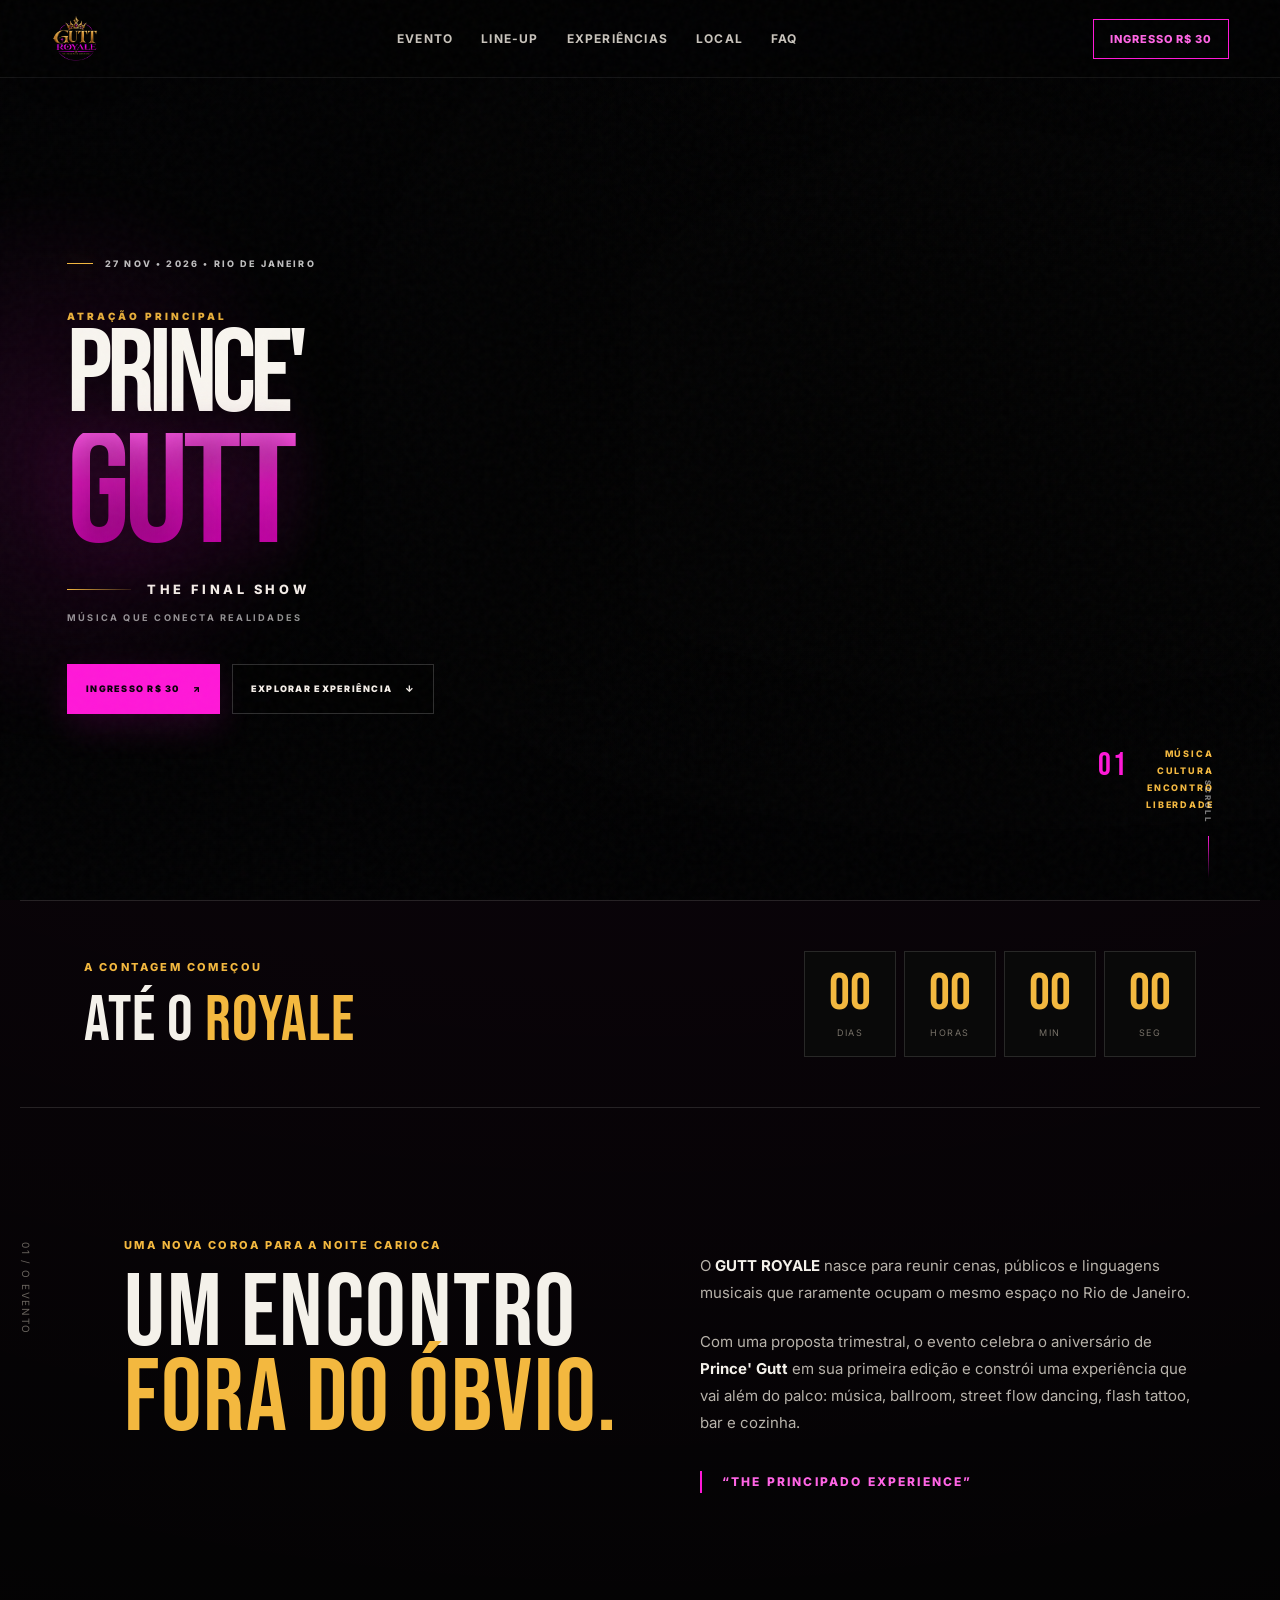
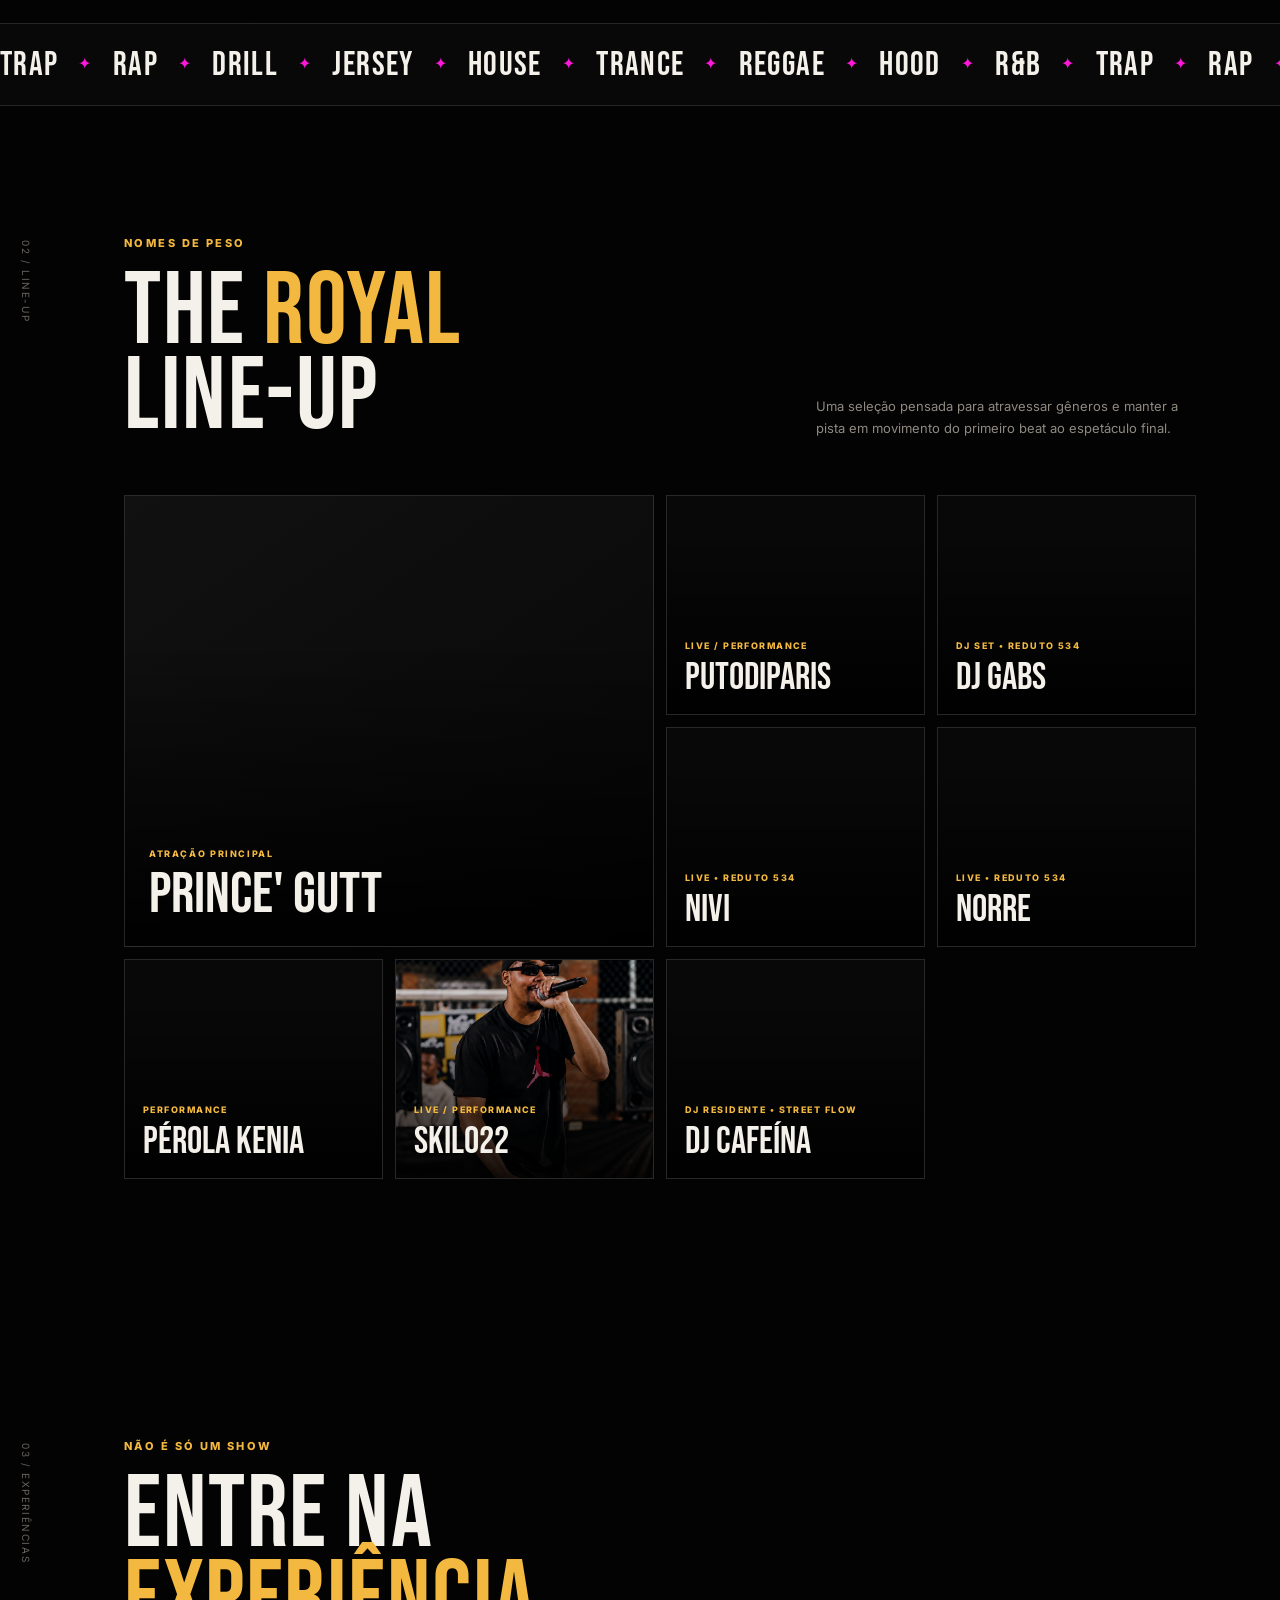
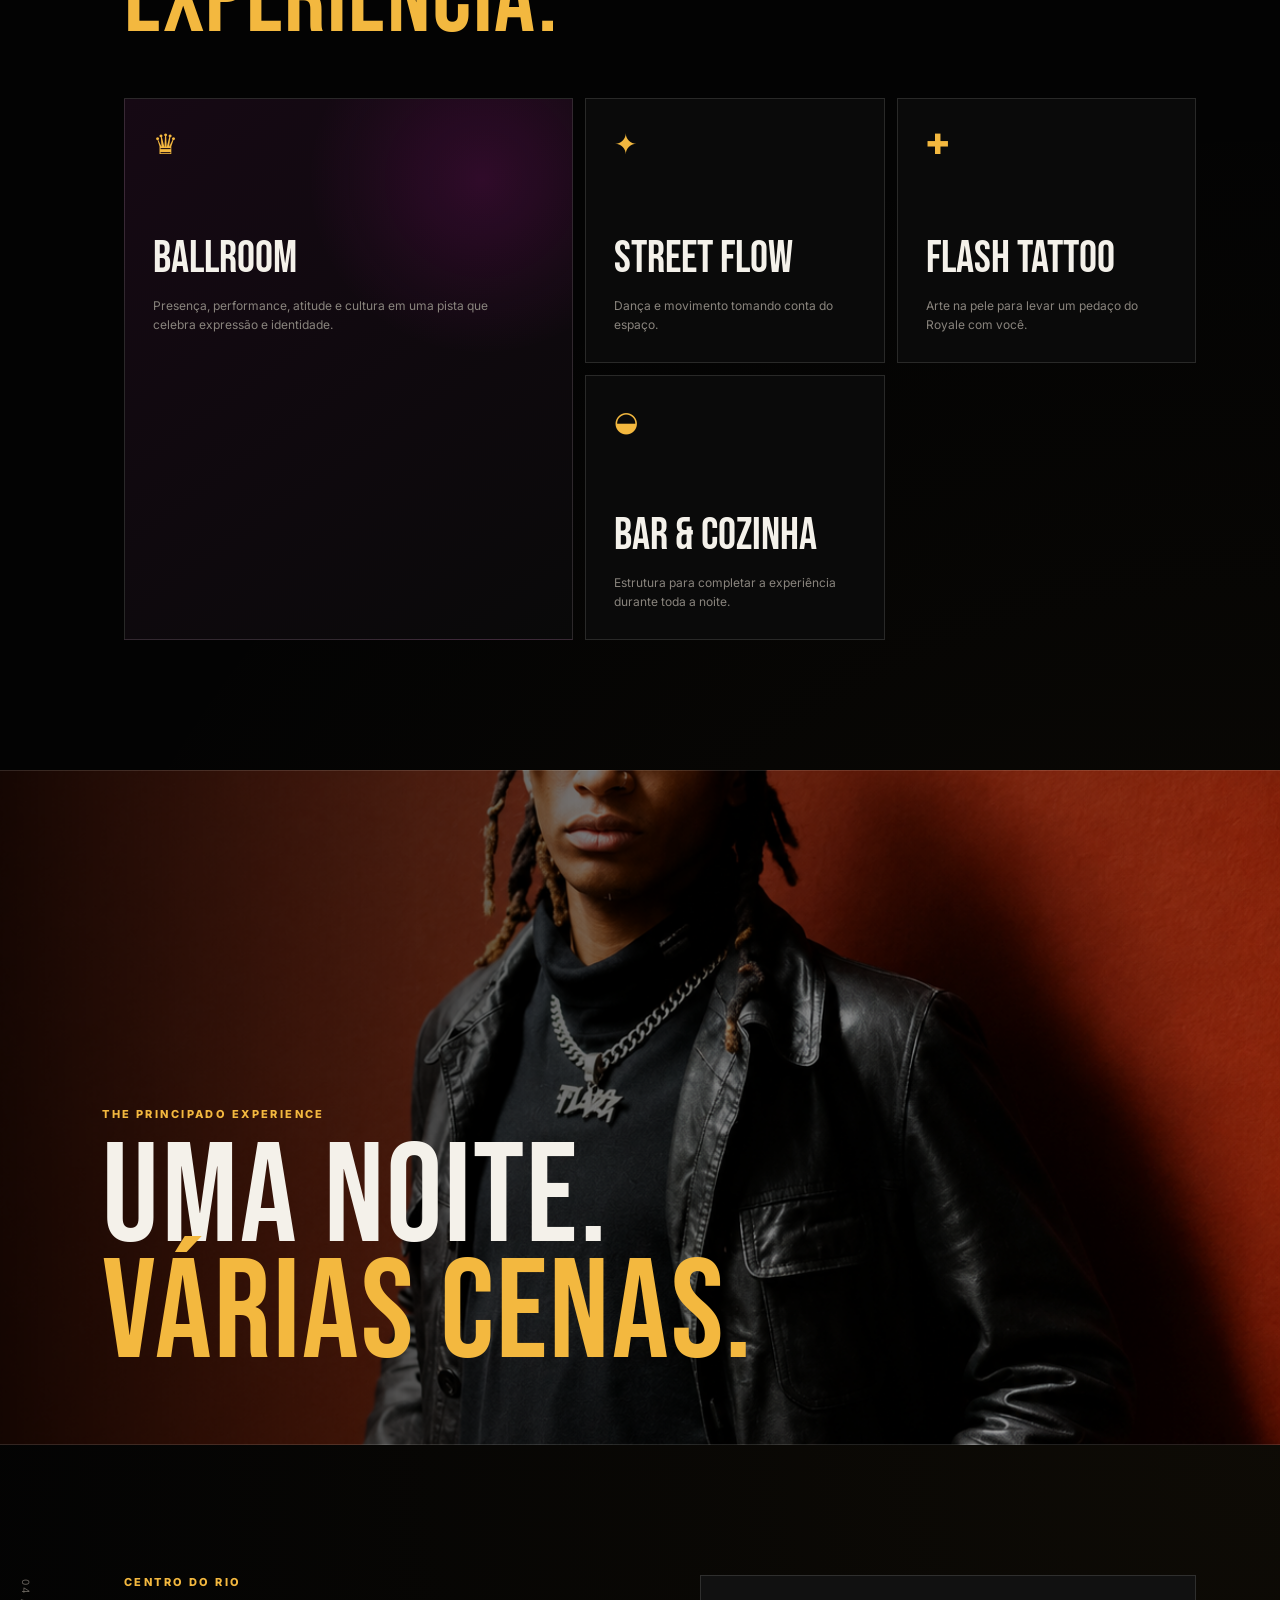
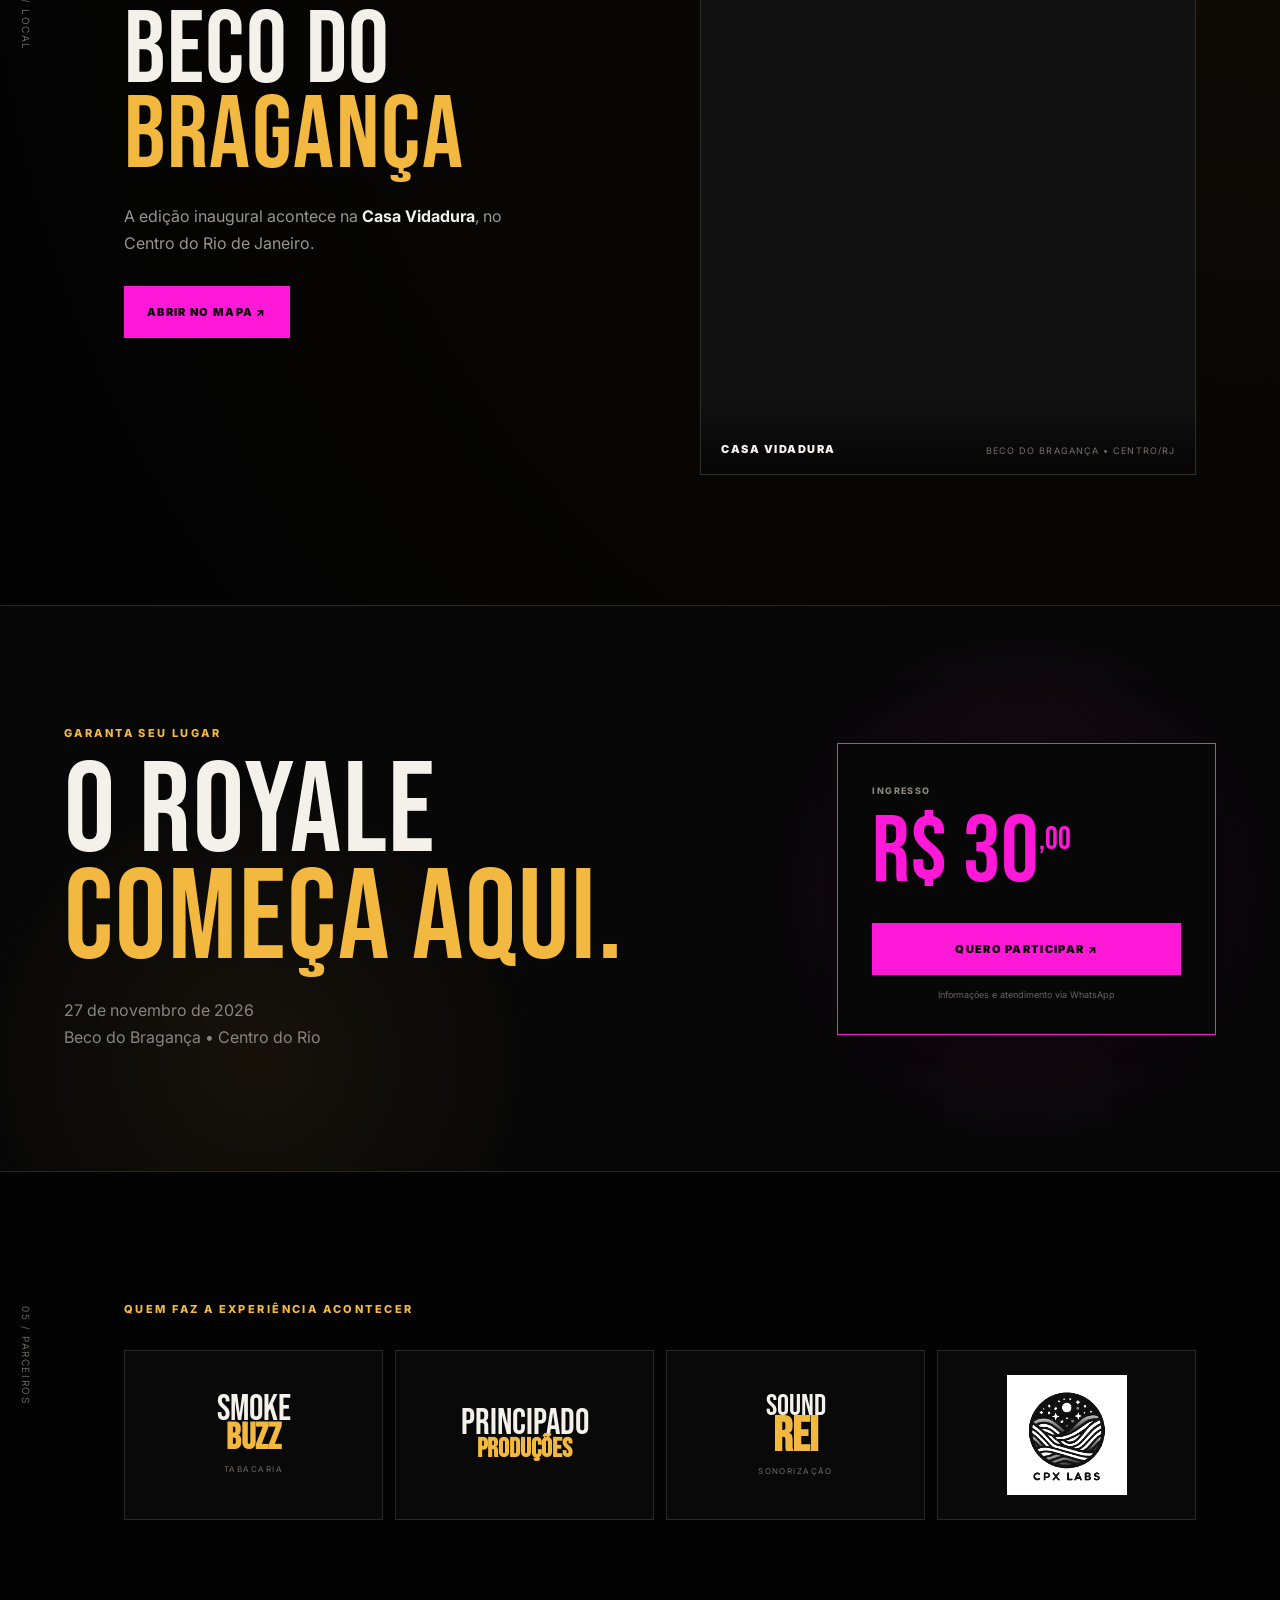
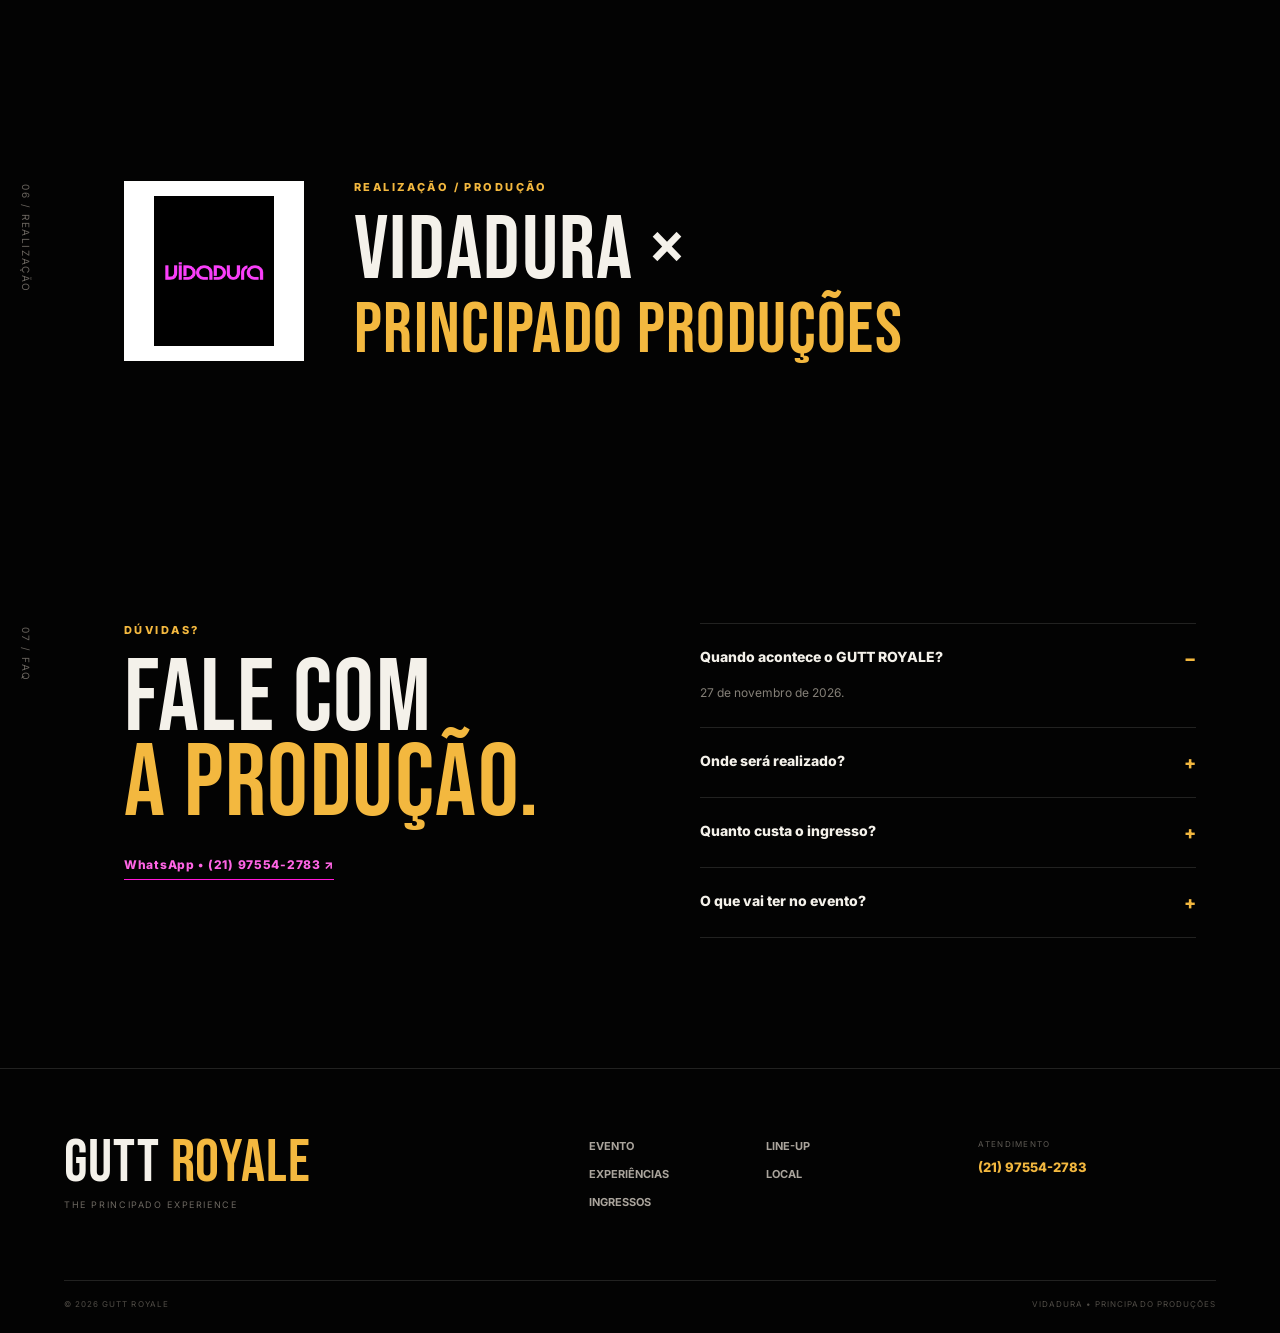
==== commit 1d52a1a0: "feat: add floating shell structure to homepage" ====
--- a/index.html
+++ b/index.html
@@ -24,7 +24,7 @@
   <link rel="preconnect" href="https://fonts.googleapis.com">
   <link rel="preconnect" href="https://fonts.gstatic.com" crossorigin>
   <link href="https://fonts.googleapis.com/css2?family=Bebas+Neue&family=Inter:wght@400;500;600;700;800;900&display=swap" rel="stylesheet">
-  <link rel="stylesheet" href="style.css?v=20260923-lineup-4k">
+  <link rel="stylesheet" href="style.css?v=20260923-wave-structure">
   <noscript><style>.reveal{opacity:1!important;transform:none!important}</style></noscript>
   <script type="application/ld+json">
   {
@@ -61,16 +61,18 @@
   }
   </script>
 </head>
-<body>
+<body class="royale-app">
   <a class="skip-link" href="#top">Pular para o conteúdo</a>
 
   <div class="noise" aria-hidden="true"></div>
 
-  <header class="site-header">
+  <div class="site-shell">
+
+  <header class="site-header" data-floating-header>
     <a class="brand brand-mark" href="#top" aria-label="Gutt Royale">
       <img src="gutt-royale-logo-final.png" alt="GUTT ROYALE">
     </a>
-    <nav class="nav" aria-label="Navegação principal">
+    <nav class="nav" aria-label="Navegação principal" data-section-nav>
       <a href="#evento">Evento</a>
       <a href="#lineup">Line-up</a>
       <a href="#experiencias">Experiências</a>
@@ -141,7 +143,7 @@
       </a>
     </section>
 
-    <section class="countdown-wrap">
+    <section class="countdown-wrap" data-floating-deck>
       <div>
         <p class="eyebrow">A CONTAGEM COMEÇOU</p>
         <h2>ATÉ O <span>ROYALE</span></h2>
@@ -418,6 +420,8 @@
     </div>
   </footer>
 
-  <script src="script.js?v=20260923-professional-hero" defer></script>
+  </div>
+
+  <script src="script.js?v=20260923-wave-structure" defer></script>
 </body>
 </html>
--- a/style.css
+++ b/style.css
@@ -212,13 +212,13 @@
   font-weight:800;
   letter-spacing:.16em;
 }
-.artist-photo-skilo img { object-position:center 18%; }
+.artist-photo-skilo img { object-position:center 28%; }
 .artist-photo-cafeina img { object-position:center center; }
-.artist-photo-gabs img { object-position:center 22%; }
-.artist-photo-putodiparis img { object-position:center 18%; }
-.artist-photo-nivi img { object-position:center 14%; }
-.artist-photo-norre img { object-position:center 18%; }
-.artist-photo-perola img { object-position:center 20%; }
+.artist-photo-gabs img { object-position:center center; }
+.artist-photo-putodiparis img { object-position:center 30%; }
+.artist-photo-nivi img { object-position:center 24%; }
+.artist-photo-norre img { object-position:center 30%; }
+.artist-photo-perola img { object-position:center 24%; }
 
 .experience-grid { display:grid; grid-template-columns:1.5fr 1fr 1fr; gap:12px; }
 .experience-card { min-height:230px; border:1px solid var(--line); padding:28px; background:#0a0a0a; }
@@ -926,3 +926,11 @@
   }
   .hero-pro-scroll i { animation: none !important; }
 }
+
+
+/* 4K lineup media */
+.lineup-grid .artist img {
+  image-rendering:auto;
+  backface-visibility:hidden;
+}
+.artist.featured img { object-position:center 30%; }
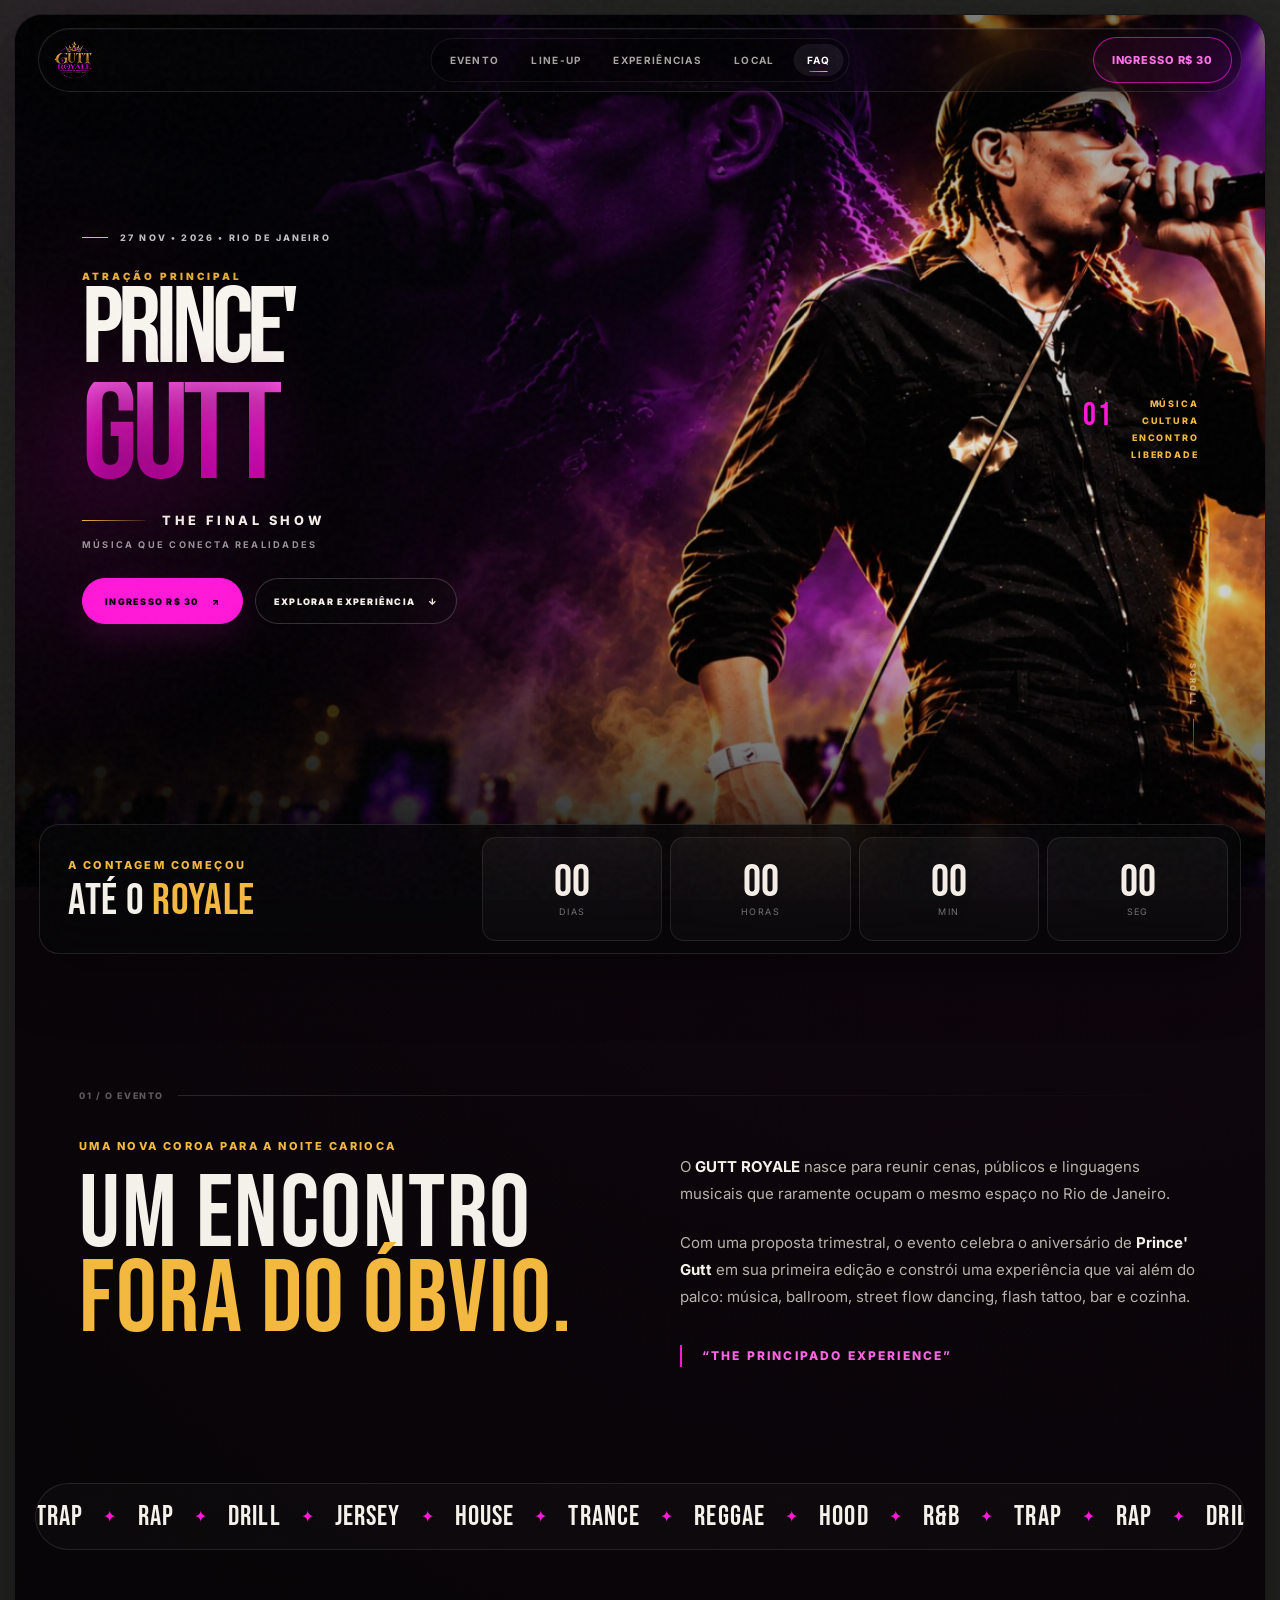
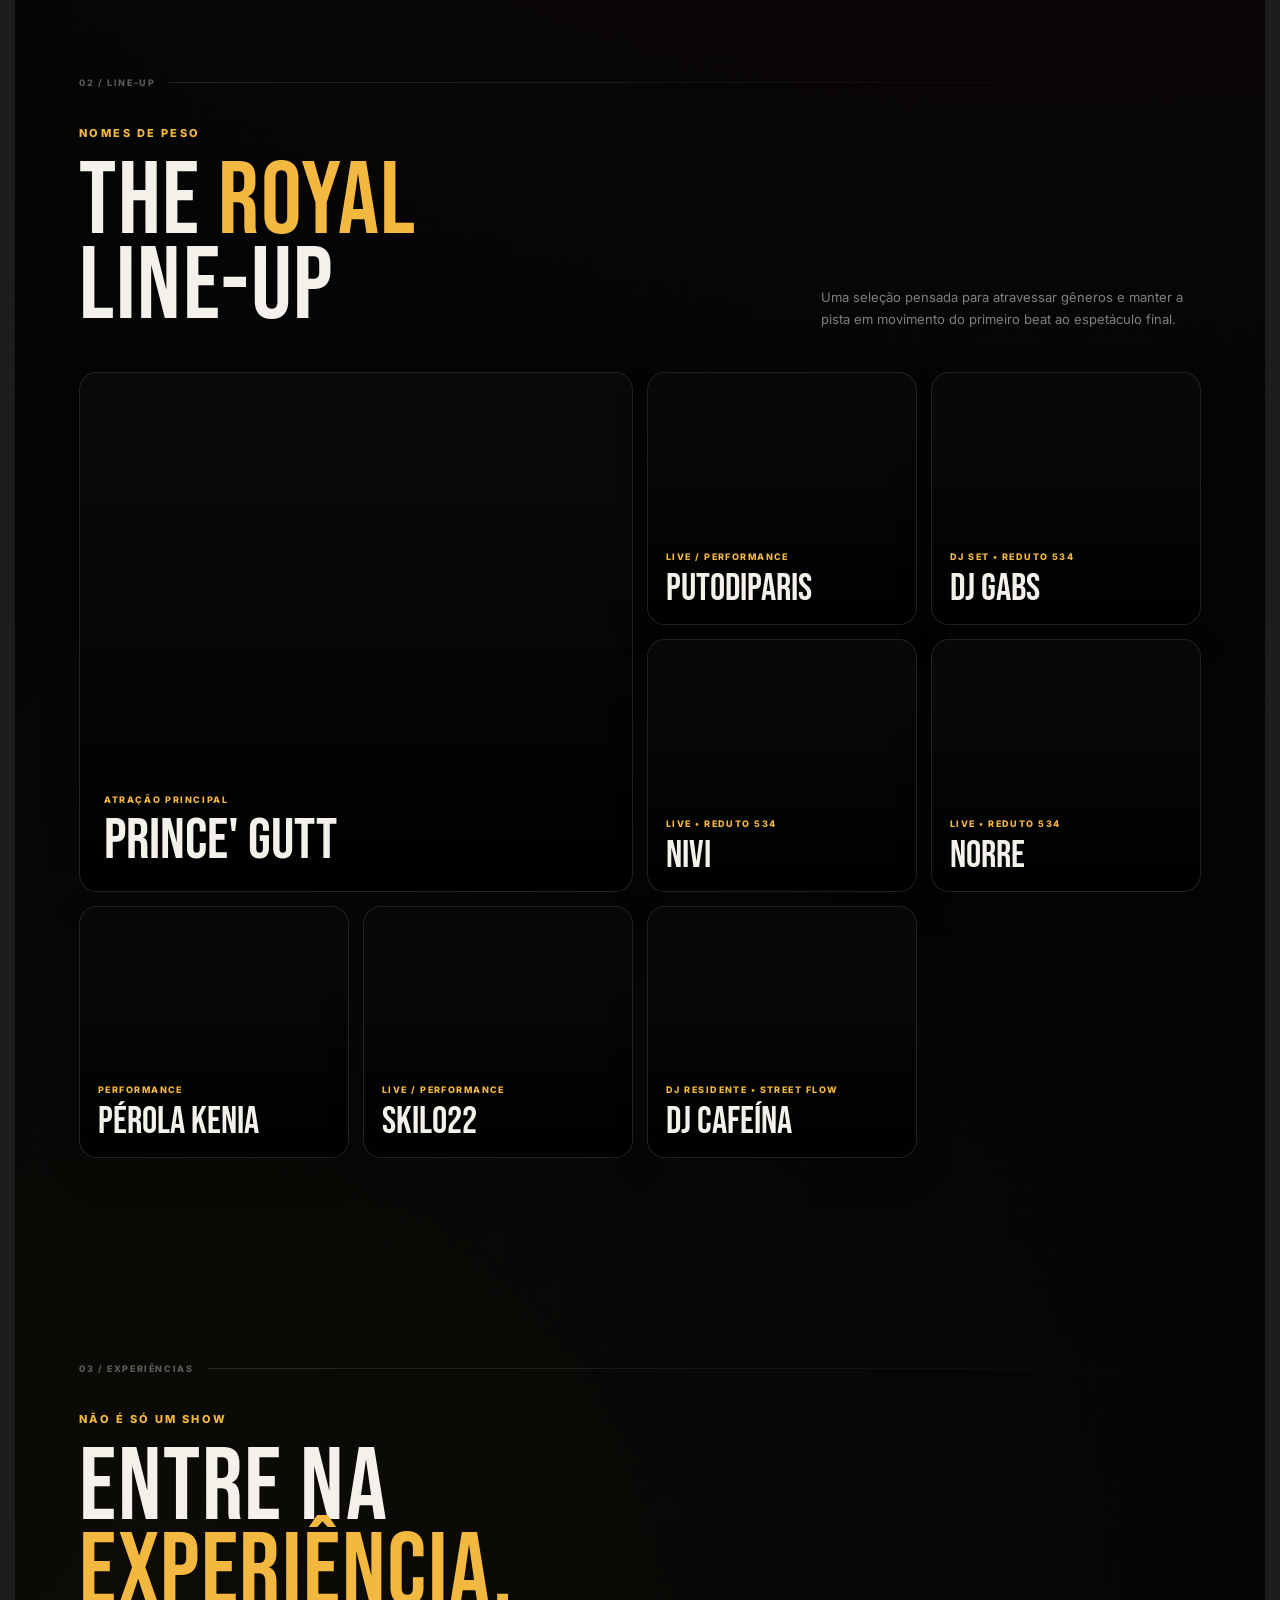
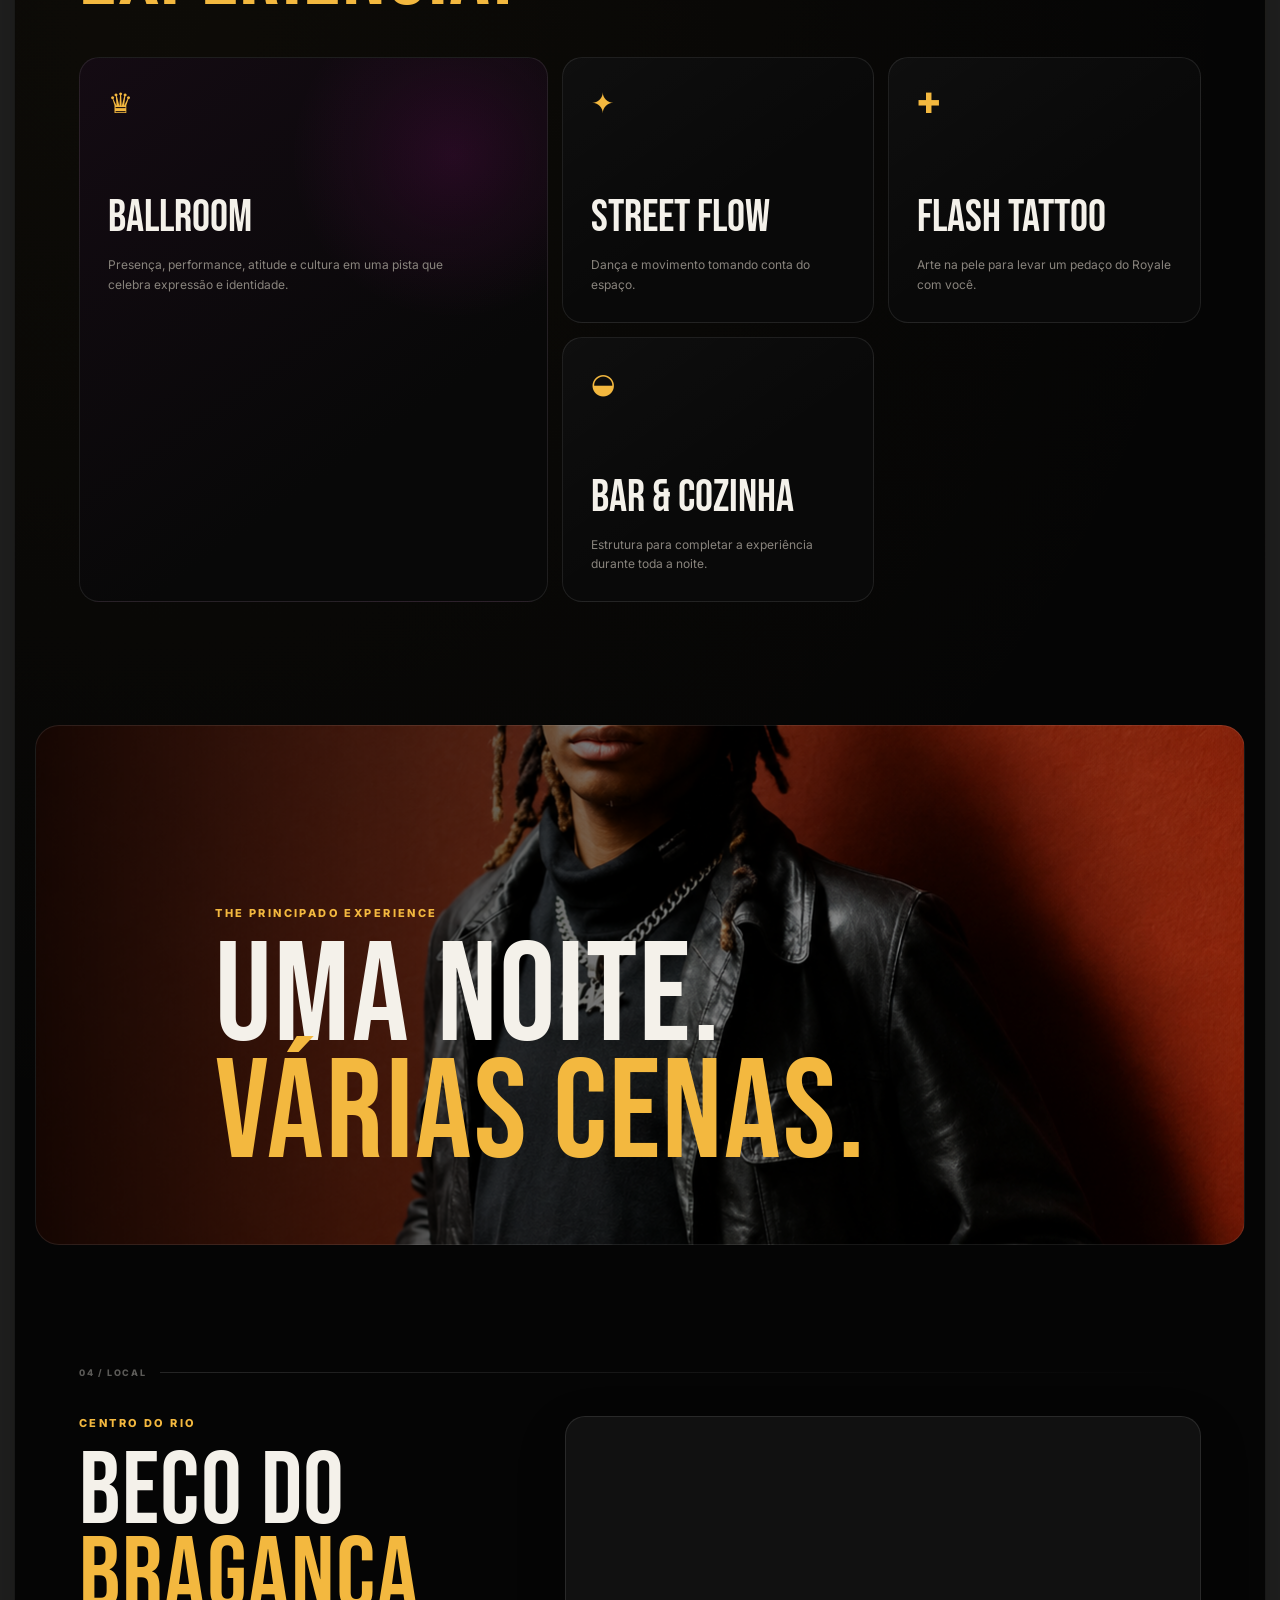
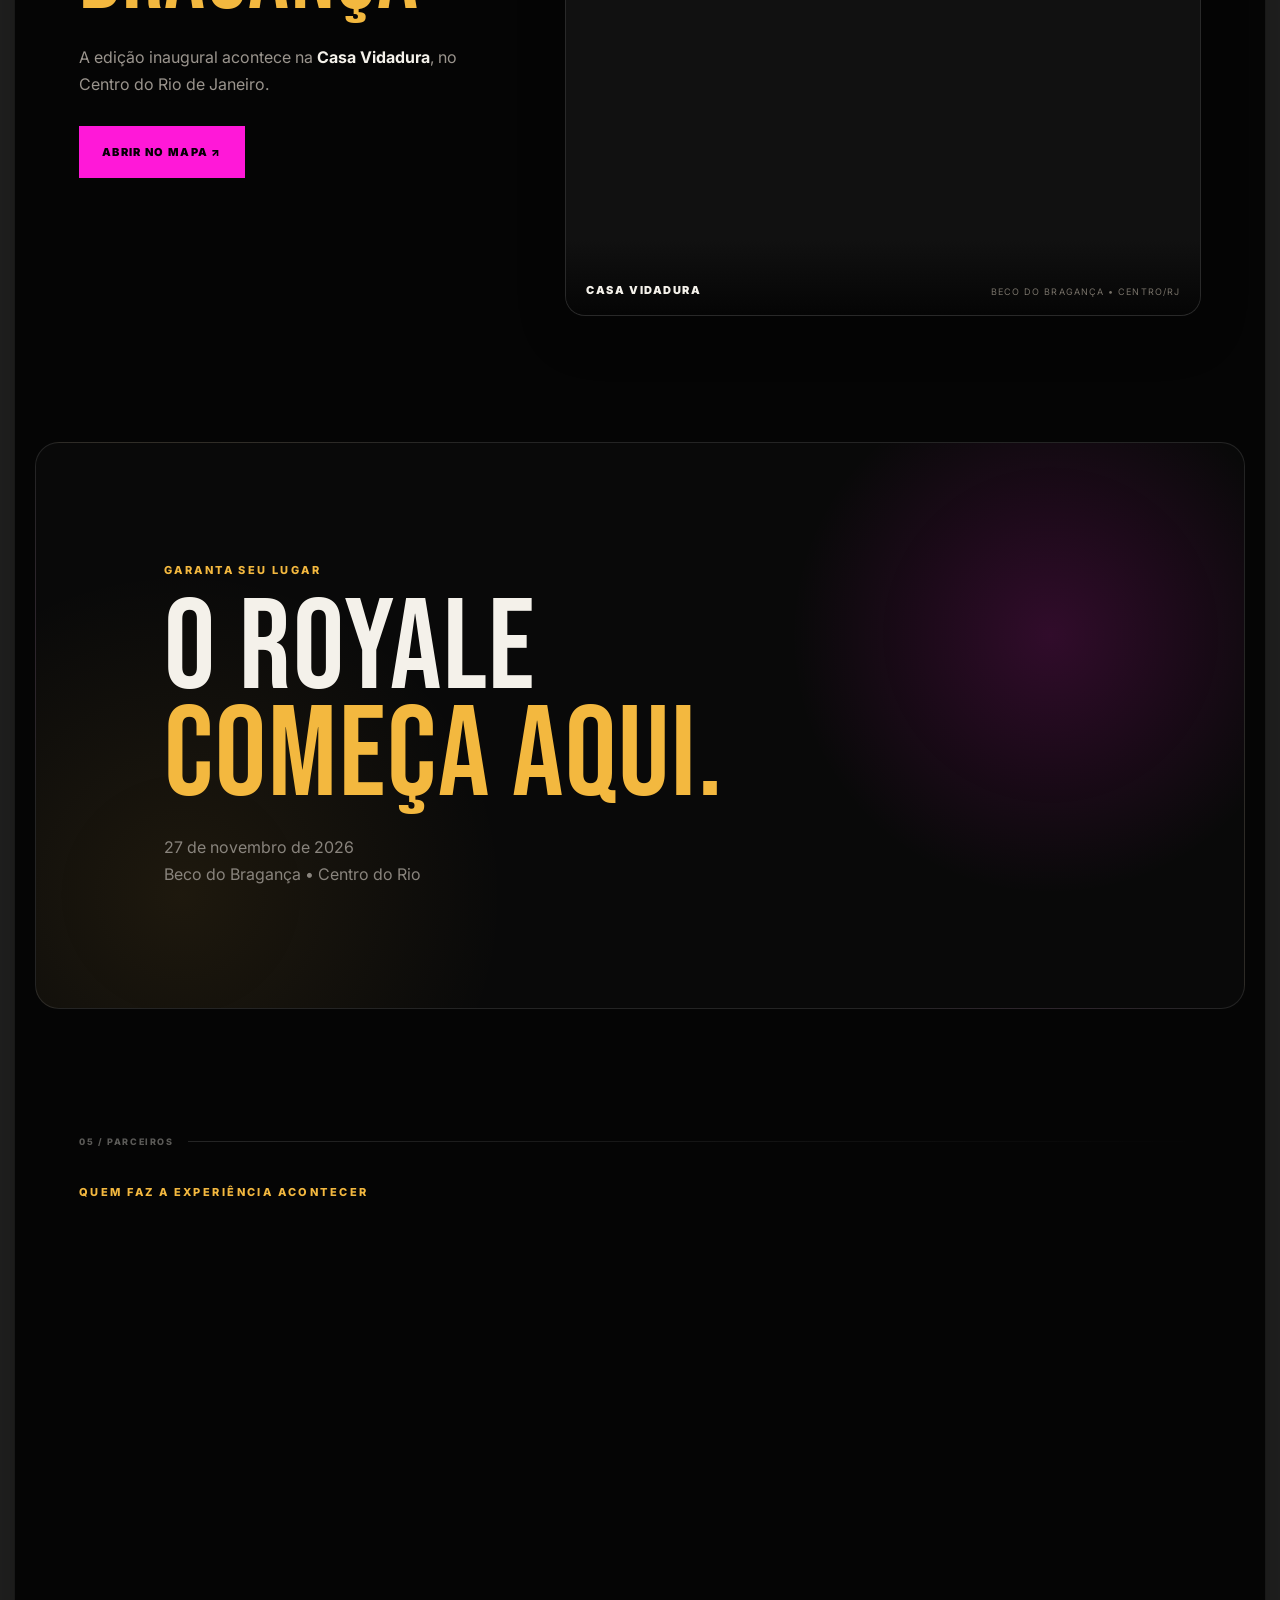
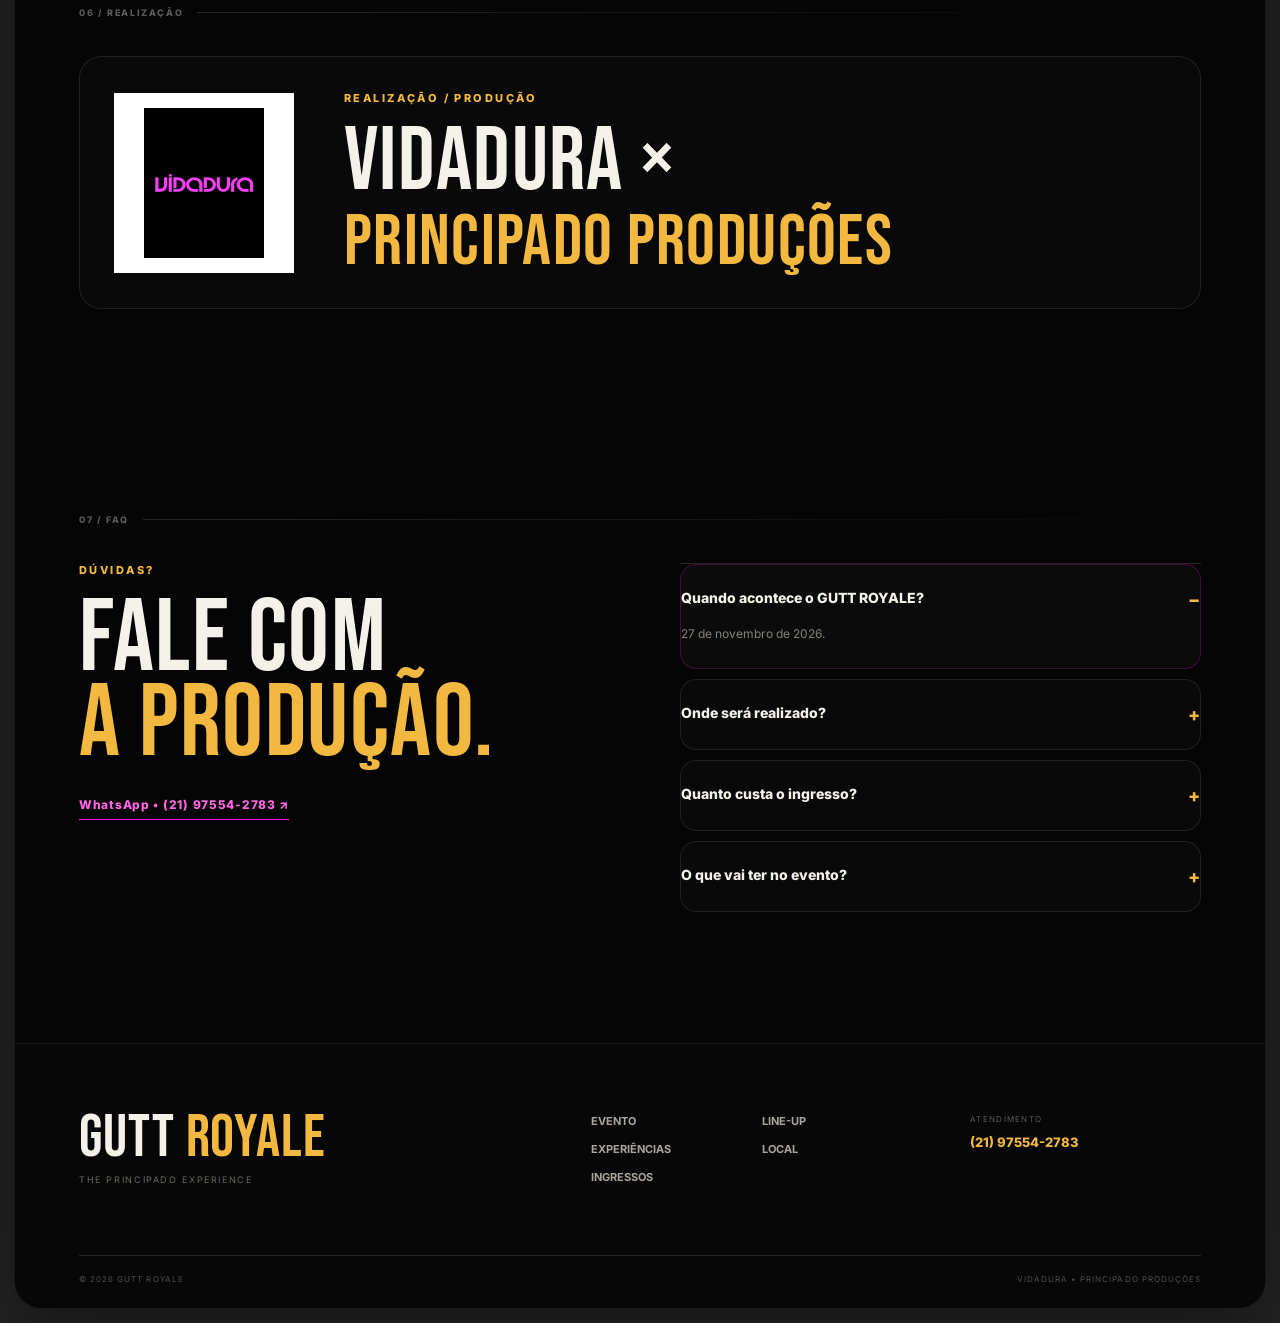
==== commit 8b7c766c: "chore: bust CSS cache for layout safety fix" ====
--- a/index.html
+++ b/index.html
@@ -24,7 +24,7 @@
   <link rel="preconnect" href="https://fonts.googleapis.com">
   <link rel="preconnect" href="https://fonts.gstatic.com" crossorigin>
   <link href="https://fonts.googleapis.com/css2?family=Bebas+Neue&family=Inter:wght@400;500;600;700;800;900&display=swap" rel="stylesheet">
-  <link rel="stylesheet" href="style.css?v=20260923-wave-structure">
+  <link rel="stylesheet" href="style.css?v=20260923-layout-safety">
   <noscript><style>.reveal{opacity:1!important;transform:none!important}</style></noscript>
   <script type="application/ld+json">
   {
--- a/style.css
+++ b/style.css
@@ -934,3 +934,912 @@
   backface-visibility:hidden;
 }
 .artist.featured img { object-position:center 30%; }
+
+
+/* =========================================================
+   WAVEFORM-INSPIRED STRUCTURAL SYSTEM
+   Keeps GUTT ROYALE identity; changes composition & motion.
+   ========================================================= */
+
+body.royale-app {
+  --shell-gap: 14px;
+  --shell-radius: 28px;
+  --panel-radius: 22px;
+  --floating-bg: rgba(9,9,10,.62);
+  background:#242423;
+  padding:var(--shell-gap);
+}
+
+.site-shell {
+  position:relative;
+  width:min(100%, 1920px);
+  margin:0 auto;
+  overflow:clip;
+  border:1px solid rgba(255,255,255,.075);
+  border-radius:var(--shell-radius);
+  background:
+    radial-gradient(circle at 82% 4%, rgba(255,24,216,.055), transparent 25%),
+    radial-gradient(circle at 12% 42%, rgba(243,184,63,.035), transparent 24%),
+    #050505;
+  box-shadow:
+    0 28px 90px rgba(0,0,0,.42),
+    inset 0 1px rgba(255,255,255,.035);
+}
+
+/* Floating central navigation */
+.site-header {
+  top:28px;
+  left:50%;
+  right:auto;
+  width:min(calc(100vw - 76px), 1420px);
+  height:64px;
+  padding:7px 9px 7px 12px;
+  transform:translateX(-50%);
+  border:1px solid rgba(255,255,255,.12);
+  border-radius:999px;
+  background:rgba(7,7,8,.42);
+  backdrop-filter:blur(22px) saturate(135%);
+  -webkit-backdrop-filter:blur(22px) saturate(135%);
+  box-shadow:
+    0 15px 44px rgba(0,0,0,.28),
+    inset 0 1px rgba(255,255,255,.045);
+  transition:
+    width .38s cubic-bezier(.2,.8,.2,1),
+    top .38s cubic-bezier(.2,.8,.2,1),
+    background .3s ease,
+    border-color .3s ease,
+    box-shadow .3s ease;
+}
+
+.site-header.is-scrolled {
+  top:16px;
+  width:min(calc(100vw - 112px), 1220px);
+  background:rgba(7,7,8,.88);
+  border-color:rgba(255,255,255,.16);
+  box-shadow:0 16px 50px rgba(0,0,0,.42);
+}
+
+.site-header .brand {
+  min-width:46px;
+  height:46px;
+  justify-content:center;
+}
+.site-header .brand-mark img {
+  width:42px;
+  height:42px;
+  border-radius:12px;
+  object-fit:contain;
+  filter:none;
+}
+
+.nav {
+  position:absolute;
+  left:50%;
+  top:50%;
+  transform:translate(-50%,-50%);
+  gap:6px;
+  padding:5px;
+  border:1px solid rgba(255,255,255,.08);
+  border-radius:999px;
+  background:rgba(0,0,0,.2);
+}
+.nav a {
+  position:relative;
+  padding:10px 13px;
+  border-radius:999px;
+  color:rgba(244,241,234,.68);
+  font-size:10px;
+  letter-spacing:.13em;
+  transition:color .22s ease, background .22s ease, transform .22s ease;
+}
+.nav a:hover,
+.nav a:focus-visible {
+  color:#fff;
+  background:rgba(255,255,255,.055);
+  transform:translateY(-1px);
+}
+.nav a.is-active {
+  color:#fff;
+  background:rgba(255,255,255,.07);
+}
+.nav a.is-active::after {
+  content:"";
+  position:absolute;
+  left:50%;
+  bottom:4px;
+  width:18px;
+  height:1px;
+  transform:translateX(-50%);
+  background:linear-gradient(90deg,var(--pink),var(--gold-light));
+  box-shadow:0 0 12px rgba(255,24,216,.55);
+}
+
+.nav-cta {
+  min-height:46px;
+  display:inline-flex;
+  align-items:center;
+  justify-content:center;
+  padding:0 18px;
+  border-radius:999px;
+  border-color:rgba(255,24,216,.65);
+  background:rgba(255,24,216,.06);
+  color:#ff72e9;
+  transition:transform .22s ease, background .22s ease, color .22s ease;
+}
+.nav-cta:hover,
+.nav-cta:focus-visible {
+  transform:translateY(-1px);
+  background:var(--pink);
+  color:#070207;
+}
+
+/* Hero now behaves like a stage inside the rounded application shell */
+.hero.hero-pro {
+  min-height:calc(100svh - (var(--shell-gap) * 2));
+  height:calc(100svh - (var(--shell-gap) * 2));
+  border-radius:calc(var(--shell-radius) - 1px) calc(var(--shell-radius) - 1px) 0 0;
+}
+.hero-pro-grid {
+  width:min(100%, 1640px);
+  padding-left:clamp(28px,6vw,110px);
+  padding-right:clamp(28px,6vw,110px);
+}
+.hero-pro-copy {
+  max-width:650px;
+}
+.hero-pro-actions a {
+  border-radius:999px;
+}
+.hero-pro-primary {
+  padding-inline:22px !important;
+}
+.hero-pro-secondary {
+  background:rgba(10,10,10,.34);
+}
+
+/* Floating countdown deck: reference-style cards overlaying hero */
+.countdown-wrap {
+  position:relative;
+  z-index:12;
+  width:calc(100% - 48px);
+  max-width:1420px;
+  margin:-92px auto 34px;
+  padding:18px;
+  display:grid;
+  grid-template-columns:minmax(220px,.8fr) minmax(540px,1.2fr);
+  align-items:stretch;
+  gap:12px;
+  border:1px solid rgba(255,255,255,.11);
+  border-radius:20px;
+  background:rgba(6,6,7,.76);
+  backdrop-filter:blur(22px) saturate(125%);
+  -webkit-backdrop-filter:blur(22px) saturate(125%);
+  box-shadow:0 22px 60px rgba(0,0,0,.38);
+}
+.countdown-wrap > div:first-child {
+  display:flex;
+  flex-direction:column;
+  justify-content:center;
+  padding:12px 18px;
+}
+.countdown-wrap h2 {
+  font-size:clamp(38px,4vw,58px);
+}
+.countdown-wrap .eyebrow {
+  margin-bottom:10px;
+}
+.countdown {
+  display:grid;
+  grid-template-columns:repeat(4,1fr);
+  gap:8px;
+}
+.countdown > div {
+  min-width:0;
+  padding:16px 10px;
+  border:1px solid rgba(255,255,255,.09);
+  border-radius:14px;
+  background:linear-gradient(180deg,rgba(255,255,255,.045),rgba(255,255,255,.018));
+  transition:transform .24s ease, border-color .24s ease, background .24s ease;
+}
+.countdown > div:hover {
+  transform:translateY(-3px);
+  border-color:rgba(255,24,216,.35);
+  background:rgba(255,24,216,.045);
+}
+.countdown strong {
+  color:#f5eee7;
+  font-size:clamp(38px,4vw,54px);
+}
+.countdown small {
+  color:rgba(244,241,234,.45);
+}
+
+/* Sections: horizontal editorial hierarchy instead of vertical rail labels */
+.section {
+  max-width:1480px;
+  padding:clamp(92px,8vw,132px) clamp(28px,5vw,78px);
+}
+.section-label {
+  position:relative;
+  left:auto;
+  top:auto;
+  margin:0 0 38px;
+  display:flex;
+  align-items:center;
+  gap:14px;
+  width:100%;
+  writing-mode:horizontal-tb;
+  color:rgba(244,241,234,.36);
+  font-size:9px;
+  font-weight:800;
+  letter-spacing:.18em;
+}
+.section-label::after {
+  content:"";
+  height:1px;
+  flex:1;
+  background:linear-gradient(90deg,rgba(255,255,255,.13),transparent);
+}
+.section-content {
+  margin-left:0;
+}
+.section-heading {
+  align-items:flex-end;
+  margin-bottom:42px;
+}
+.section-heading > p {
+  color:rgba(244,241,234,.52);
+}
+
+/* Narrow rounded marquee */
+.marquee {
+  width:calc(100% - 40px);
+  margin:14px auto 24px;
+  padding:16px 0;
+  border:1px solid rgba(255,255,255,.10);
+  border-radius:999px;
+  background:rgba(255,255,255,.018);
+}
+.marquee-track {
+  font-size:28px;
+}
+
+/* Product-grid behavior for line-up */
+.lineup-grid {
+  gap:14px;
+}
+.artist {
+  border-color:rgba(255,255,255,.10);
+  border-radius:18px;
+  background:#0a0a0a;
+  box-shadow:0 15px 40px rgba(0,0,0,.12);
+  transition:
+    transform .35s cubic-bezier(.2,.8,.2,1),
+    border-color .3s ease,
+    box-shadow .35s ease;
+}
+.artist:hover {
+  transform:translateY(-7px);
+  border-color:rgba(255,24,216,.42);
+  box-shadow:0 24px 60px rgba(0,0,0,.28);
+}
+.artist.featured {
+  min-height:520px;
+}
+.artist.artist-photo {
+  min-height:252px;
+  border-radius:18px;
+}
+.artist.featured img,
+.artist.artist-photo img {
+  transition:transform .7s cubic-bezier(.2,.8,.2,1), filter .45s ease;
+}
+.artist:hover img {
+  transform:scale(1.045);
+}
+.artist.featured::after,
+.artist.artist-photo::after {
+  background:linear-gradient(180deg,rgba(0,0,0,.04) 20%,rgba(0,0,0,.91) 100%);
+}
+.artist-overlay {
+  transition:transform .35s cubic-bezier(.2,.8,.2,1);
+}
+.artist:hover .artist-overlay {
+  transform:translateY(-4px);
+}
+.artist-card-link:after {
+  top:14px;
+  left:14px;
+  border-radius:999px;
+  backdrop-filter:blur(14px);
+}
+
+/* Experiences become expressive editorial cards */
+.experience-grid {
+  gap:14px;
+}
+.experience-card {
+  position:relative;
+  overflow:hidden;
+  min-height:250px;
+  border-color:rgba(255,255,255,.09);
+  border-radius:20px;
+  background:
+    linear-gradient(145deg,rgba(255,255,255,.025),transparent 55%),
+    #090909;
+  transition:transform .35s cubic-bezier(.2,.8,.2,1), border-color .3s ease;
+}
+.experience-card::before {
+  content:"";
+  position:absolute;
+  width:220px;
+  height:220px;
+  right:-100px;
+  bottom:-120px;
+  border-radius:50%;
+  background:radial-gradient(circle,rgba(255,24,216,.15),transparent 66%);
+  opacity:0;
+  transition:opacity .35s ease, transform .5s ease;
+}
+.experience-card:hover {
+  transform:translateY(-6px);
+  border-color:rgba(243,184,63,.28);
+}
+.experience-card:hover::before {
+  opacity:1;
+  transform:scale(1.22);
+}
+.experience-card.large {
+  min-height:514px;
+  background:
+    radial-gradient(circle at 80% 18%,rgba(255,24,216,.10),transparent 28%),
+    linear-gradient(145deg,#140b13,#080808 68%);
+}
+
+/* Full-width breaks now sit as rounded editorial stages */
+.visual-break {
+  width:calc(100% - 40px);
+  min-height:520px;
+  margin:20px auto;
+  border:1px solid rgba(255,255,255,.09);
+  border-radius:24px;
+  overflow:hidden;
+}
+.visual-copy {
+  padding-left:clamp(28px,6vw,92px);
+}
+
+/* Location and map behave like premium content/product panels */
+.location .split {
+  grid-template-columns:.78fr 1.22fr;
+  align-items:stretch;
+}
+.map-card {
+  overflow:hidden;
+  border-radius:20px;
+  border-color:rgba(255,255,255,.10);
+  box-shadow:0 18px 50px rgba(0,0,0,.20);
+}
+.map-card iframe {
+  min-height:460px;
+}
+
+/* Ticket block as large call-to-action card */
+.ticket-section {
+  width:calc(100% - 40px);
+  max-width:1480px;
+  margin:24px auto;
+  border:1px solid rgba(255,255,255,.11);
+  border-radius:24px;
+  overflow:hidden;
+  background:
+    radial-gradient(circle at 84% 34%,rgba(255,24,216,.16),transparent 24%),
+    radial-gradient(circle at 12% 80%,rgba(243,184,63,.09),transparent 28%),
+    #090909;
+}
+.ticket-inner {
+  padding-left:clamp(28px,5vw,74px);
+  padding-right:clamp(28px,5vw,74px);
+}
+.ticket-box {
+  border-radius:20px;
+  border-color:rgba(255,255,255,.12);
+  background:rgba(0,0,0,.31);
+  backdrop-filter:blur(18px);
+}
+
+/* Partners / production: product-card geometry */
+.partner-grid {
+  gap:12px;
+}
+.partner {
+  min-height:170px;
+  border-radius:18px;
+  border-color:rgba(255,255,255,.09);
+  background:rgba(255,255,255,.018);
+  transition:transform .3s ease,border-color .3s ease,background .3s ease;
+}
+.partner:hover {
+  transform:translateY(-5px);
+  border-color:rgba(255,24,216,.28);
+  background:rgba(255,255,255,.026);
+}
+.production-row {
+  padding:34px;
+  border:1px solid rgba(255,255,255,.09);
+  border-radius:22px;
+  background:rgba(255,255,255,.018);
+}
+
+/* FAQ like a polished accordion module */
+.faq-list {
+  display:grid;
+  gap:10px;
+}
+.faq-list details {
+  border:1px solid rgba(255,255,255,.09);
+  border-radius:16px;
+  background:rgba(255,255,255,.018);
+  overflow:hidden;
+  transition:border-color .25s ease,background .25s ease,transform .25s ease;
+}
+.faq-list details:hover {
+  transform:translateX(3px);
+  border-color:rgba(243,184,63,.24);
+}
+.faq-list details[open] {
+  background:rgba(255,255,255,.028);
+  border-color:rgba(255,24,216,.23);
+}
+
+/* Footer closes the application shell */
+.footer {
+  margin-top:28px;
+  border-top:1px solid rgba(255,255,255,.08);
+  background:#070707;
+}
+
+/* Motion language */
+.reveal {
+  opacity:0 !important;
+  transform:translate3d(0,34px,0) scale(.988) !important;
+  filter:blur(9px);
+  transition:
+    opacity .75s cubic-bezier(.2,.8,.2,1),
+    transform .8s cubic-bezier(.2,.8,.2,1),
+    filter .7s ease !important;
+  transition-delay:var(--reveal-delay,0ms) !important;
+}
+.reveal.visible {
+  opacity:1 !important;
+  transform:translate3d(0,0,0) scale(1) !important;
+  filter:blur(0);
+}
+
+@media (max-width:1100px) {
+  .site-header {
+    width:calc(100vw - 54px);
+  }
+  .site-header.is-scrolled {
+    width:calc(100vw - 70px);
+  }
+  .nav {
+    gap:2px;
+  }
+  .nav a {
+    padding-inline:9px;
+    font-size:9px;
+  }
+  .countdown-wrap {
+    grid-template-columns:1fr;
+  }
+}
+
+@media (max-width:760px) {
+  body.royale-app {
+    --shell-gap:6px;
+    --shell-radius:20px;
+    padding:var(--shell-gap);
+  }
+  .site-header,
+  .site-header.is-scrolled {
+    top:12px;
+    width:calc(100vw - 24px);
+    height:58px;
+    padding:6px 7px 6px 10px;
+    border-radius:18px;
+  }
+  .nav {
+    display:none;
+  }
+  .mobile-menu {
+    display:block;
+    margin-left:auto;
+    margin-right:8px;
+  }
+  .nav-cta {
+    min-height:42px;
+    padding:0 12px;
+    font-size:9px;
+  }
+  .site-header .brand-mark img {
+    width:38px;
+    height:38px;
+  }
+
+  .hero.hero-pro {
+    min-height:calc(100svh - 12px);
+    height:calc(100svh - 12px);
+  }
+
+  .countdown-wrap {
+    width:calc(100% - 22px);
+    margin:-68px auto 14px;
+    padding:10px;
+    gap:8px;
+    border-radius:17px;
+  }
+  .countdown-wrap > div:first-child {
+    display:none;
+  }
+  .countdown {
+    grid-template-columns:repeat(4,1fr);
+  }
+  .countdown > div {
+    padding:12px 5px;
+    border-radius:11px;
+  }
+  .countdown strong {
+    font-size:clamp(28px,10vw,42px);
+  }
+  .countdown small {
+    font-size:7px;
+    letter-spacing:.10em;
+  }
+
+  .section {
+    padding:82px 18px;
+  }
+  .section-label {
+    margin-bottom:28px;
+  }
+  .split,
+  .location .split {
+    grid-template-columns:1fr;
+    gap:42px;
+  }
+  .section-heading {
+    display:grid;
+    gap:20px;
+  }
+  .marquee,
+  .visual-break,
+  .ticket-section {
+    width:calc(100% - 18px);
+  }
+  .lineup-grid {
+    grid-template-columns:1fr 1fr;
+    gap:9px;
+  }
+  .artist.featured {
+    min-height:440px;
+  }
+  .artist.artist-photo {
+    min-height:230px;
+  }
+  .experience-grid {
+    grid-template-columns:1fr;
+  }
+  .experience-card.large {
+    min-height:330px;
+    grid-row:auto;
+  }
+  .map-card iframe {
+    min-height:360px;
+  }
+}
+
+@media (max-width:520px) {
+  .nav-cta {
+    padding-inline:10px;
+  }
+  .mobile-menu summary {
+    min-height:40px;
+    border-radius:12px;
+  }
+  .mobile-menu-panel {
+    border-radius:16px;
+  }
+  .lineup-grid {
+    grid-template-columns:1fr;
+  }
+  .artist.featured {
+    grid-column:auto;
+    grid-row:auto;
+    min-height:520px;
+  }
+  .artist.artist-photo {
+    min-height:360px;
+  }
+}
+
+@media (prefers-reduced-motion:reduce) {
+  .reveal,
+  .reveal.visible,
+  .artist,
+  .experience-card,
+  .partner,
+  .nav a,
+  .site-header {
+    transition:none !important;
+    transform:none !important;
+    filter:none !important;
+  }
+}
+
+
+/* =========================================================
+   HERO LAYOUT SAFETY / VIEWPORT SYMMETRY
+   Prevents clipping and deck collisions on wide-short screens.
+   ========================================================= */
+
+.hero.hero-pro {
+  min-height:max(calc(100svh - (var(--shell-gap) * 2)), 720px);
+  height:auto;
+  overflow:hidden;
+}
+
+.hero-pro-grid {
+  min-height:inherit;
+  height:auto;
+  padding:
+    clamp(108px, 13vh, 146px)
+    clamp(30px, 5.2vw, 96px)
+    clamp(142px, 18vh, 186px);
+  align-items:center;
+}
+
+.hero-pro-copy {
+  width:min(620px, 100%);
+  align-self:center;
+}
+
+.hero-pro-role {
+  margin-top:clamp(18px, 3vh, 34px);
+}
+
+.hero-pro-title {
+  margin-top:7px !important;
+}
+
+.hero-pro-prince {
+  font-size:clamp(78px, min(8.4vw, 17vh), 154px);
+}
+
+.hero-pro-gutt {
+  font-size:clamp(104px, min(11.1vw, 22vh), 206px);
+}
+
+.hero-pro-signature {
+  margin-top:clamp(18px, 2.5vh, 28px);
+}
+
+.hero-pro-tagline {
+  margin-top:11px;
+}
+
+.hero-pro-actions {
+  margin-top:clamp(22px, 3.2vh, 34px);
+}
+
+.hero-pro-actions a {
+  min-height:46px;
+}
+
+.hero-pro-rail {
+  align-self:center;
+  margin-bottom:0;
+}
+
+.hero-pro-scroll {
+  bottom:clamp(118px, 14vh, 152px);
+}
+
+.countdown-wrap {
+  width:min(1380px, calc(100% - 48px));
+  max-width:none;
+  margin:clamp(-72px, -7vh, -52px) auto 34px;
+  padding:12px;
+  grid-template-columns:minmax(250px, .72fr) minmax(0, 1.28fr);
+  gap:10px;
+}
+
+.countdown-wrap > div:first-child {
+  padding:10px 16px;
+}
+
+.countdown-wrap h2 {
+  font-size:clamp(40px, 3.4vw, 54px);
+  line-height:.88;
+}
+
+.countdown {
+  gap:8px;
+}
+
+.countdown > div {
+  min-height:104px;
+  display:flex;
+  flex-direction:column;
+  align-items:center;
+  justify-content:center;
+  padding:12px 8px;
+}
+
+.countdown strong {
+  font-size:clamp(40px, 3.5vw, 52px);
+}
+
+@media (max-height:820px) and (min-width:761px) {
+  .hero.hero-pro {
+    min-height:720px;
+  }
+
+  .hero-pro-grid {
+    padding-top:102px;
+    padding-bottom:132px;
+  }
+
+  .hero-pro-copy {
+    width:min(560px, 100%);
+  }
+
+  .hero-pro-date {
+    font-size:9px;
+    letter-spacing:.20em;
+  }
+
+  .hero-pro-role {
+    margin-top:14px;
+    font-size:9px;
+    letter-spacing:.25em;
+  }
+
+  .hero-pro-prince {
+    font-size:clamp(72px, min(7vw, 15vh), 122px);
+  }
+
+  .hero-pro-gutt {
+    font-size:clamp(96px, min(9.6vw, 20vh), 164px);
+  }
+
+  .hero-pro-signature {
+    margin-top:14px;
+  }
+
+  .hero-pro-signature p {
+    font-size:11px;
+  }
+
+  .hero-pro-tagline {
+    margin-top:8px;
+    font-size:8px;
+  }
+
+  .hero-pro-actions {
+    margin-top:18px;
+  }
+
+  .hero-pro-actions a {
+    min-height:42px;
+    padding-inline:15px;
+  }
+
+  .hero-pro-rail {
+    transform:translateY(-12px);
+  }
+
+  .hero-pro-scroll {
+    display:none;
+  }
+
+  .countdown-wrap {
+    margin:-52px auto 28px;
+    padding:10px;
+  }
+
+  .countdown-wrap > div:first-child {
+    padding:8px 14px;
+  }
+
+  .countdown-wrap h2 {
+    font-size:42px;
+  }
+
+  .countdown > div {
+    min-height:94px;
+    padding:10px 6px;
+  }
+
+  .countdown strong {
+    font-size:44px;
+  }
+}
+
+@media (max-height:680px) and (min-width:761px) {
+  .hero.hero-pro {
+    min-height:690px;
+  }
+
+  .hero-pro-grid {
+    padding-top:94px;
+    padding-bottom:118px;
+  }
+
+  .hero-pro-prince {
+    font-size:88px;
+  }
+
+  .hero-pro-gutt {
+    font-size:120px;
+  }
+
+  .hero-pro-role {
+    margin-top:10px;
+  }
+
+  .hero-pro-signature {
+    margin-top:10px;
+  }
+
+  .hero-pro-actions {
+    margin-top:14px;
+  }
+
+  .hero-pro-rail {
+    display:none;
+  }
+
+  .countdown-wrap {
+    margin:-42px auto 24px;
+  }
+}
+
+@media (max-width:760px) {
+  .hero.hero-pro {
+    min-height:max(calc(100svh - 12px), 680px);
+    height:auto;
+  }
+
+  .hero-pro-grid {
+    min-height:inherit;
+    padding:92px 20px 120px;
+  }
+
+  .hero-pro-copy {
+    width:100%;
+  }
+
+  .hero-pro-prince {
+    font-size:clamp(64px, 20vw, 94px);
+  }
+
+  .hero-pro-gutt {
+    font-size:clamp(86px, 27vw, 128px);
+  }
+
+  .countdown-wrap {
+    width:calc(100% - 22px);
+    margin:-50px auto 14px;
+  }
+}
+
+@media (max-width:420px) {
+  .hero-pro-grid {
+    padding-bottom:116px;
+  }
+
+  .hero-pro-actions {
+    grid-template-columns:1fr;
+  }
+}
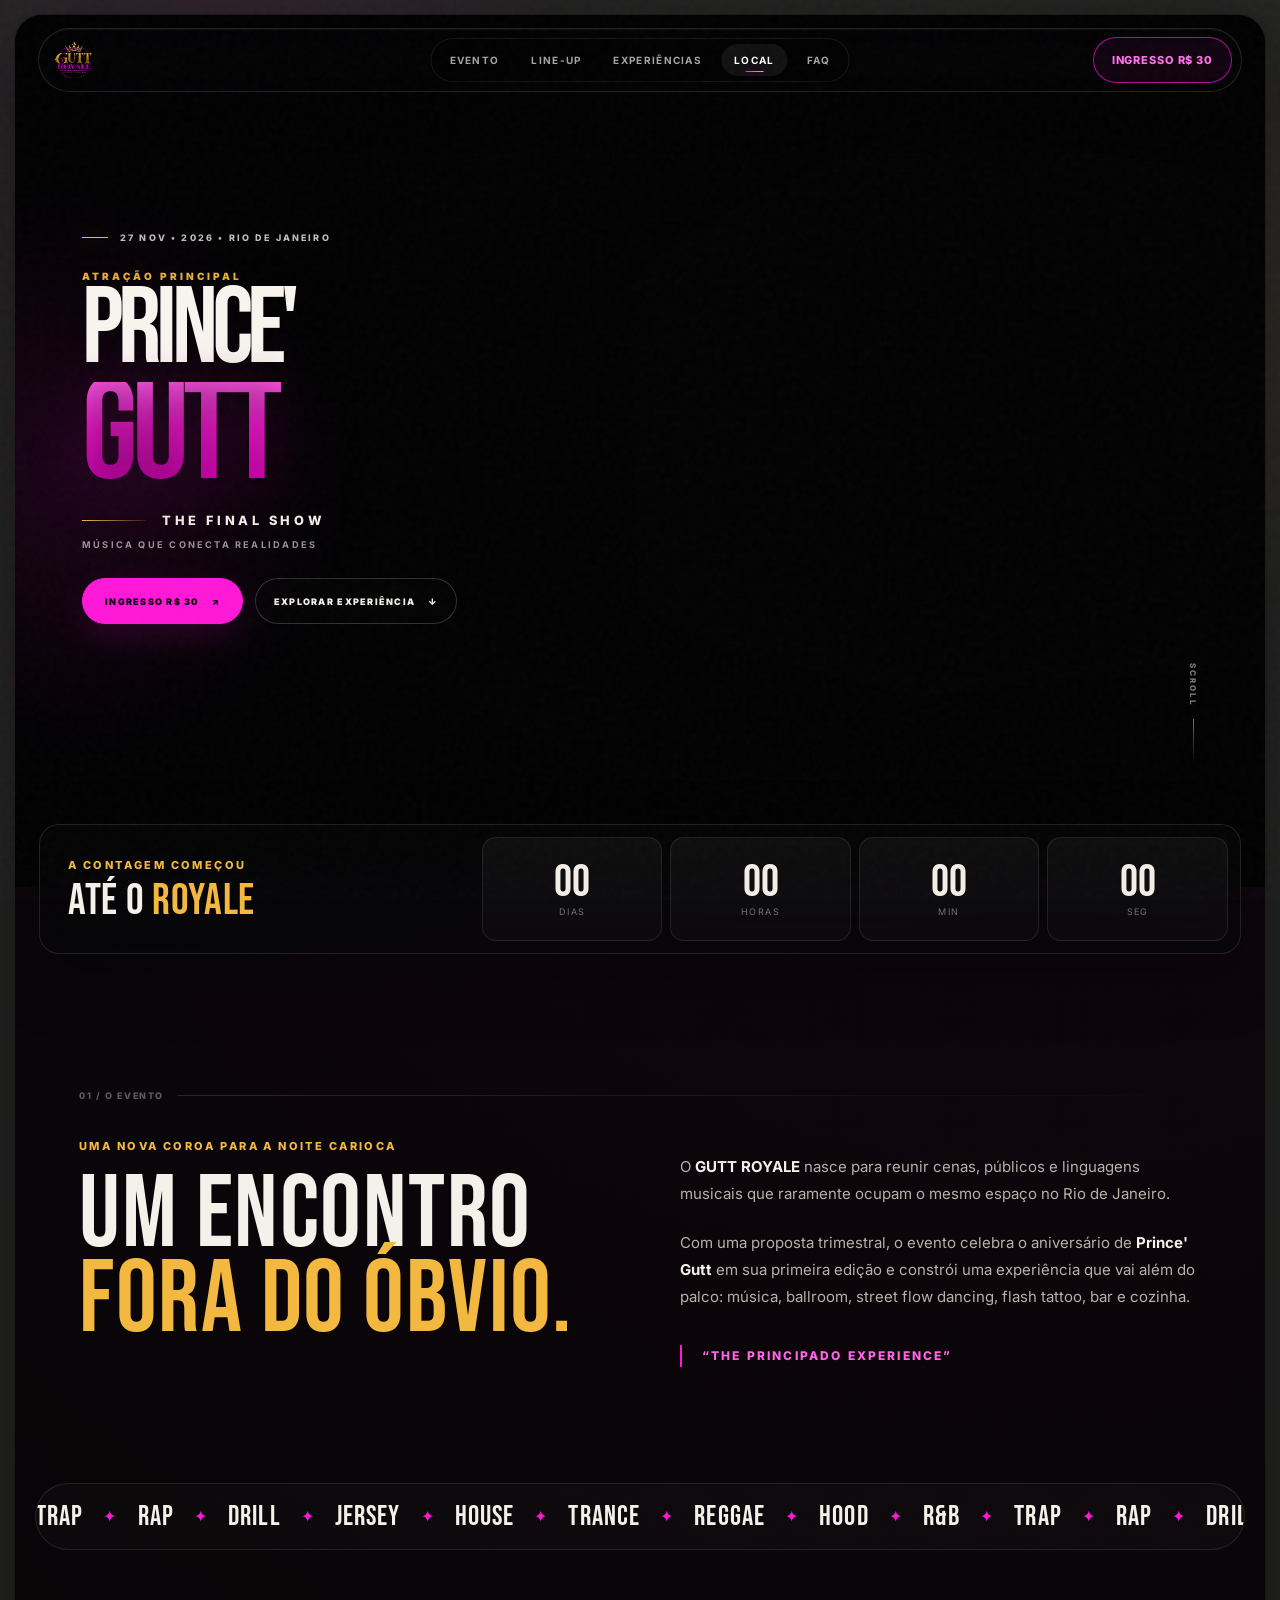
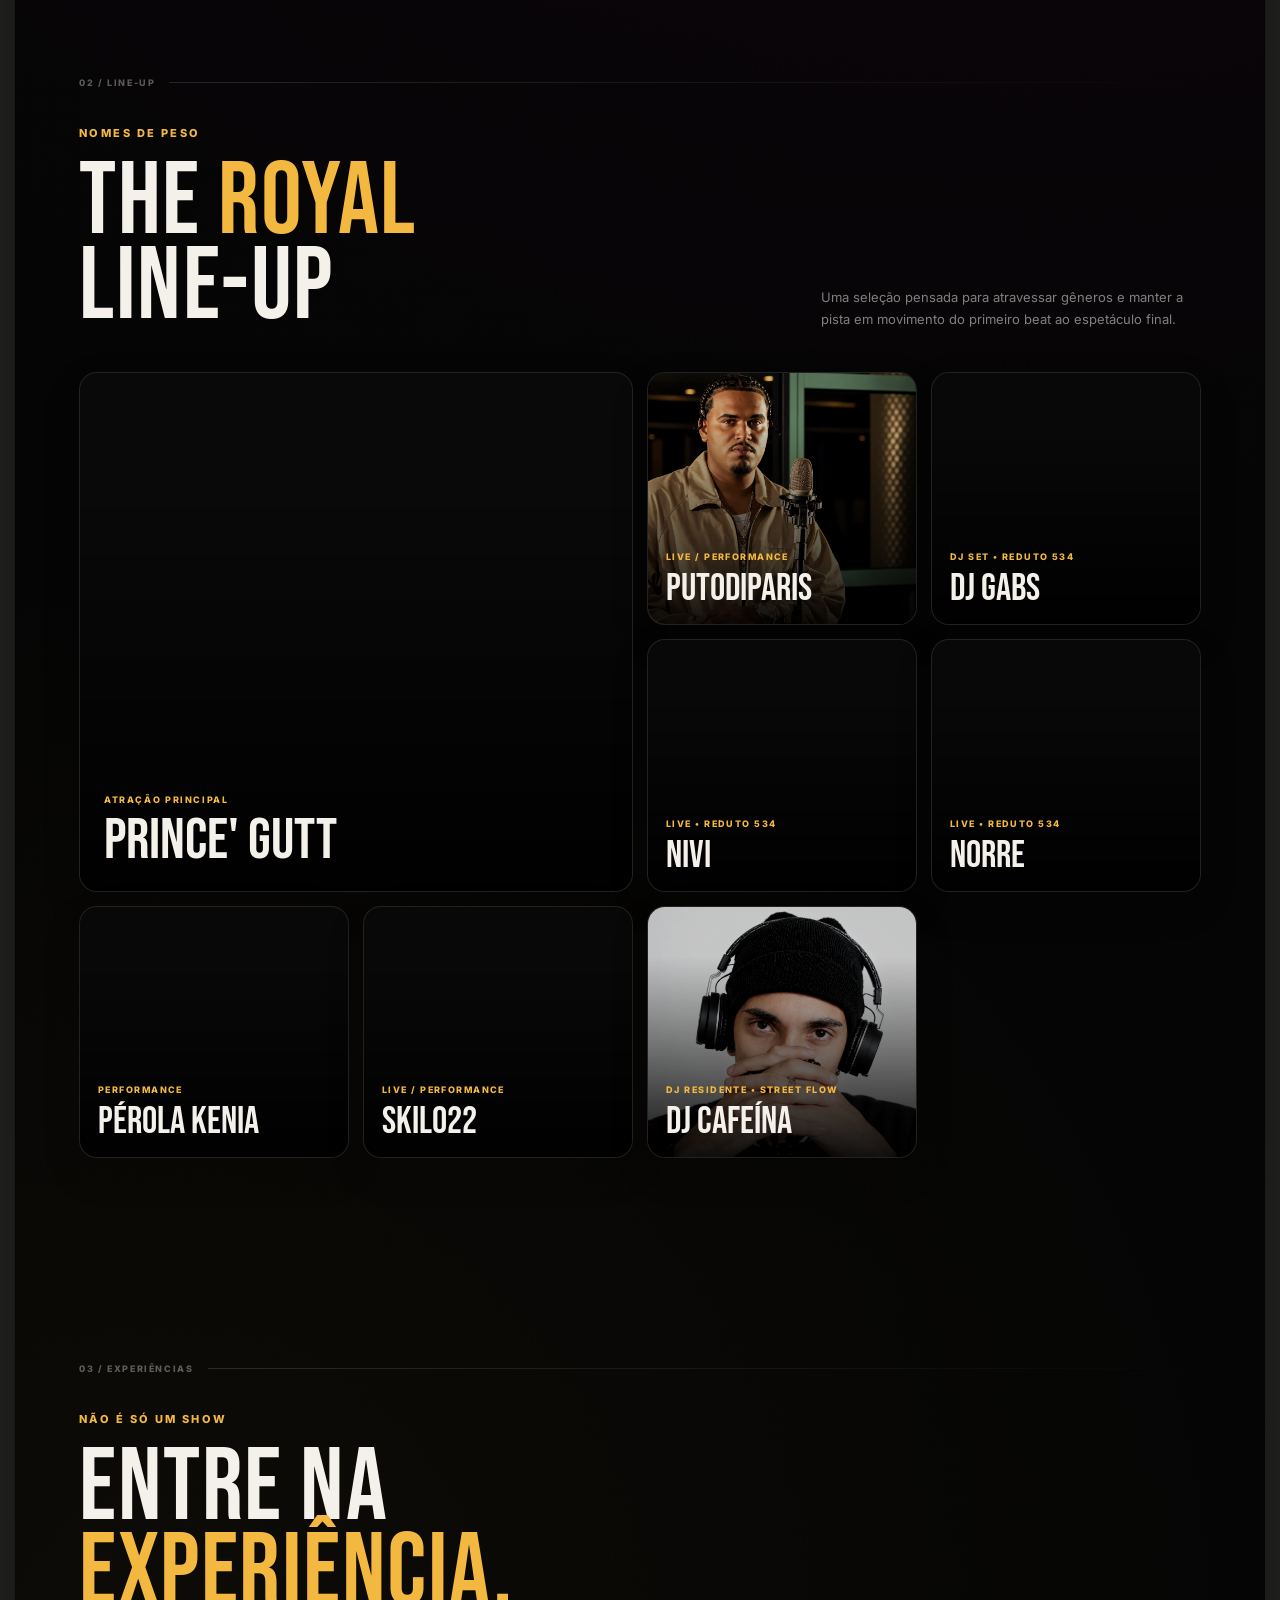
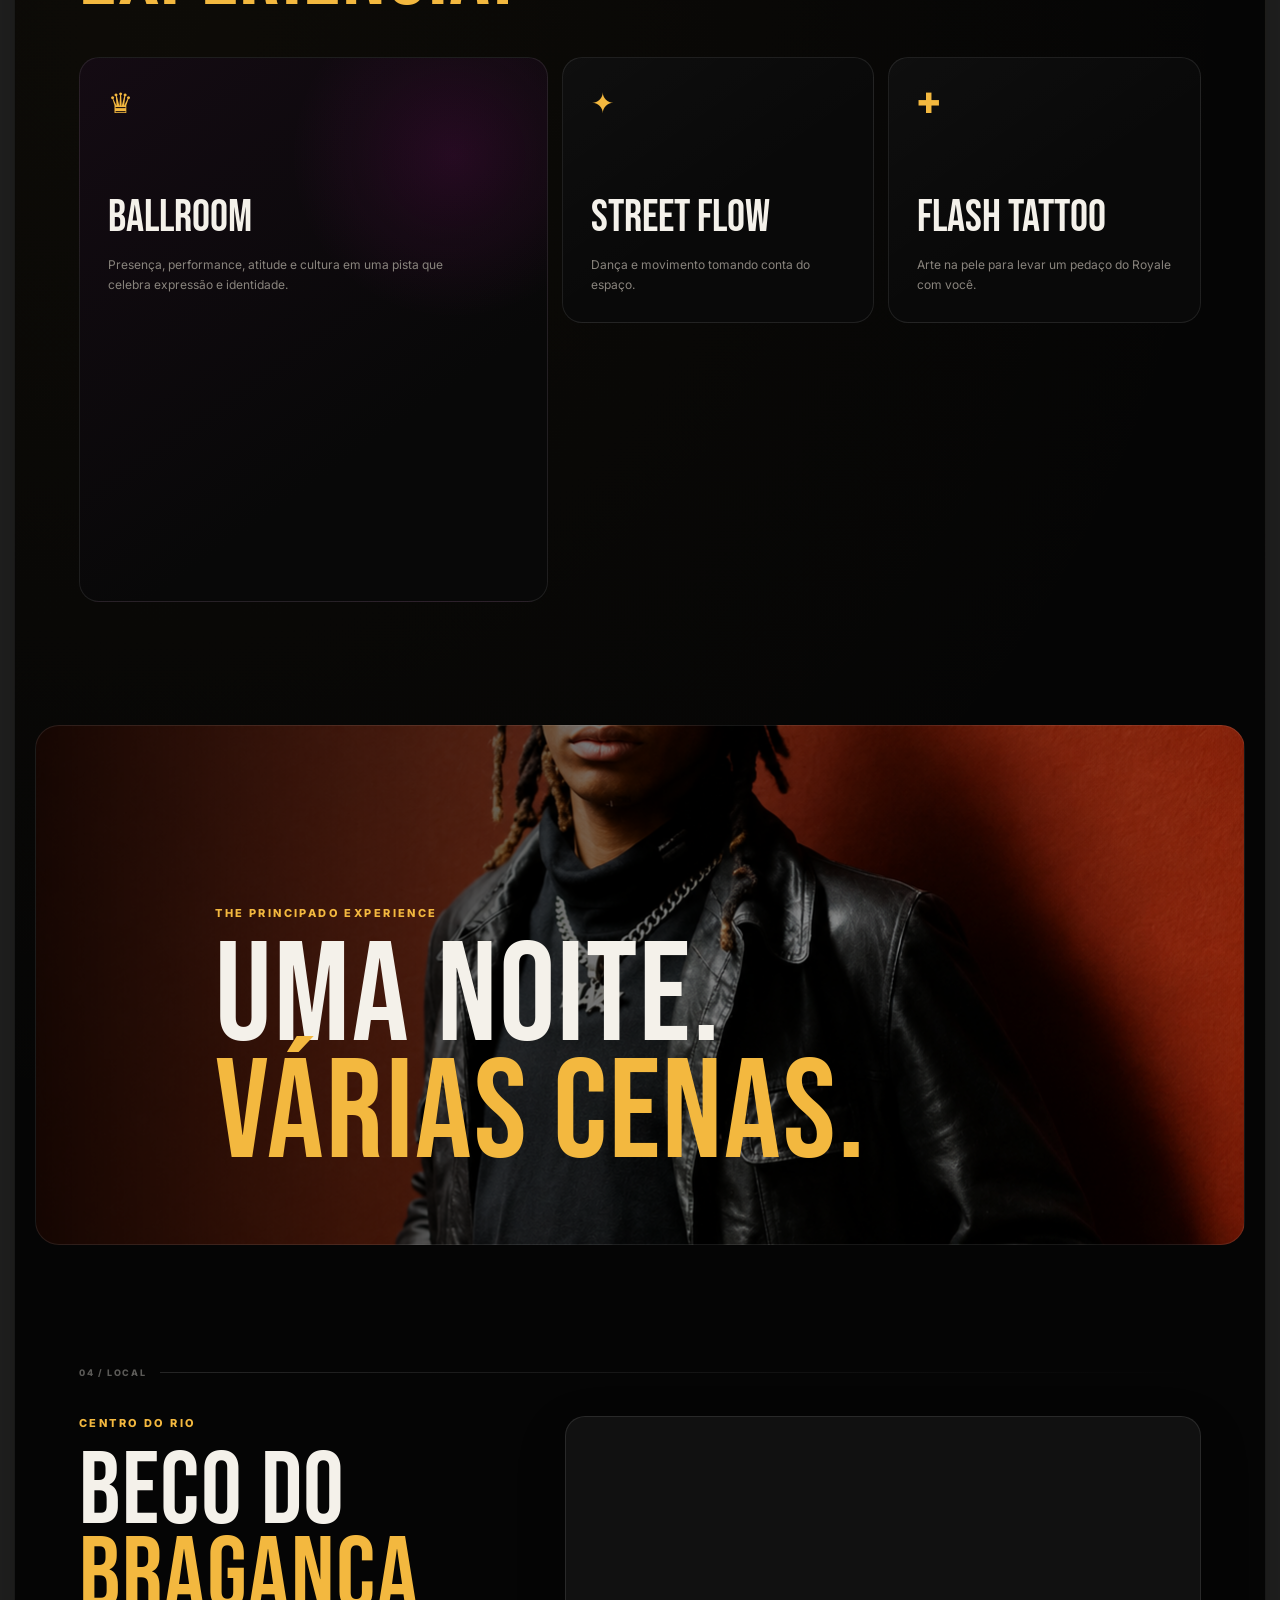
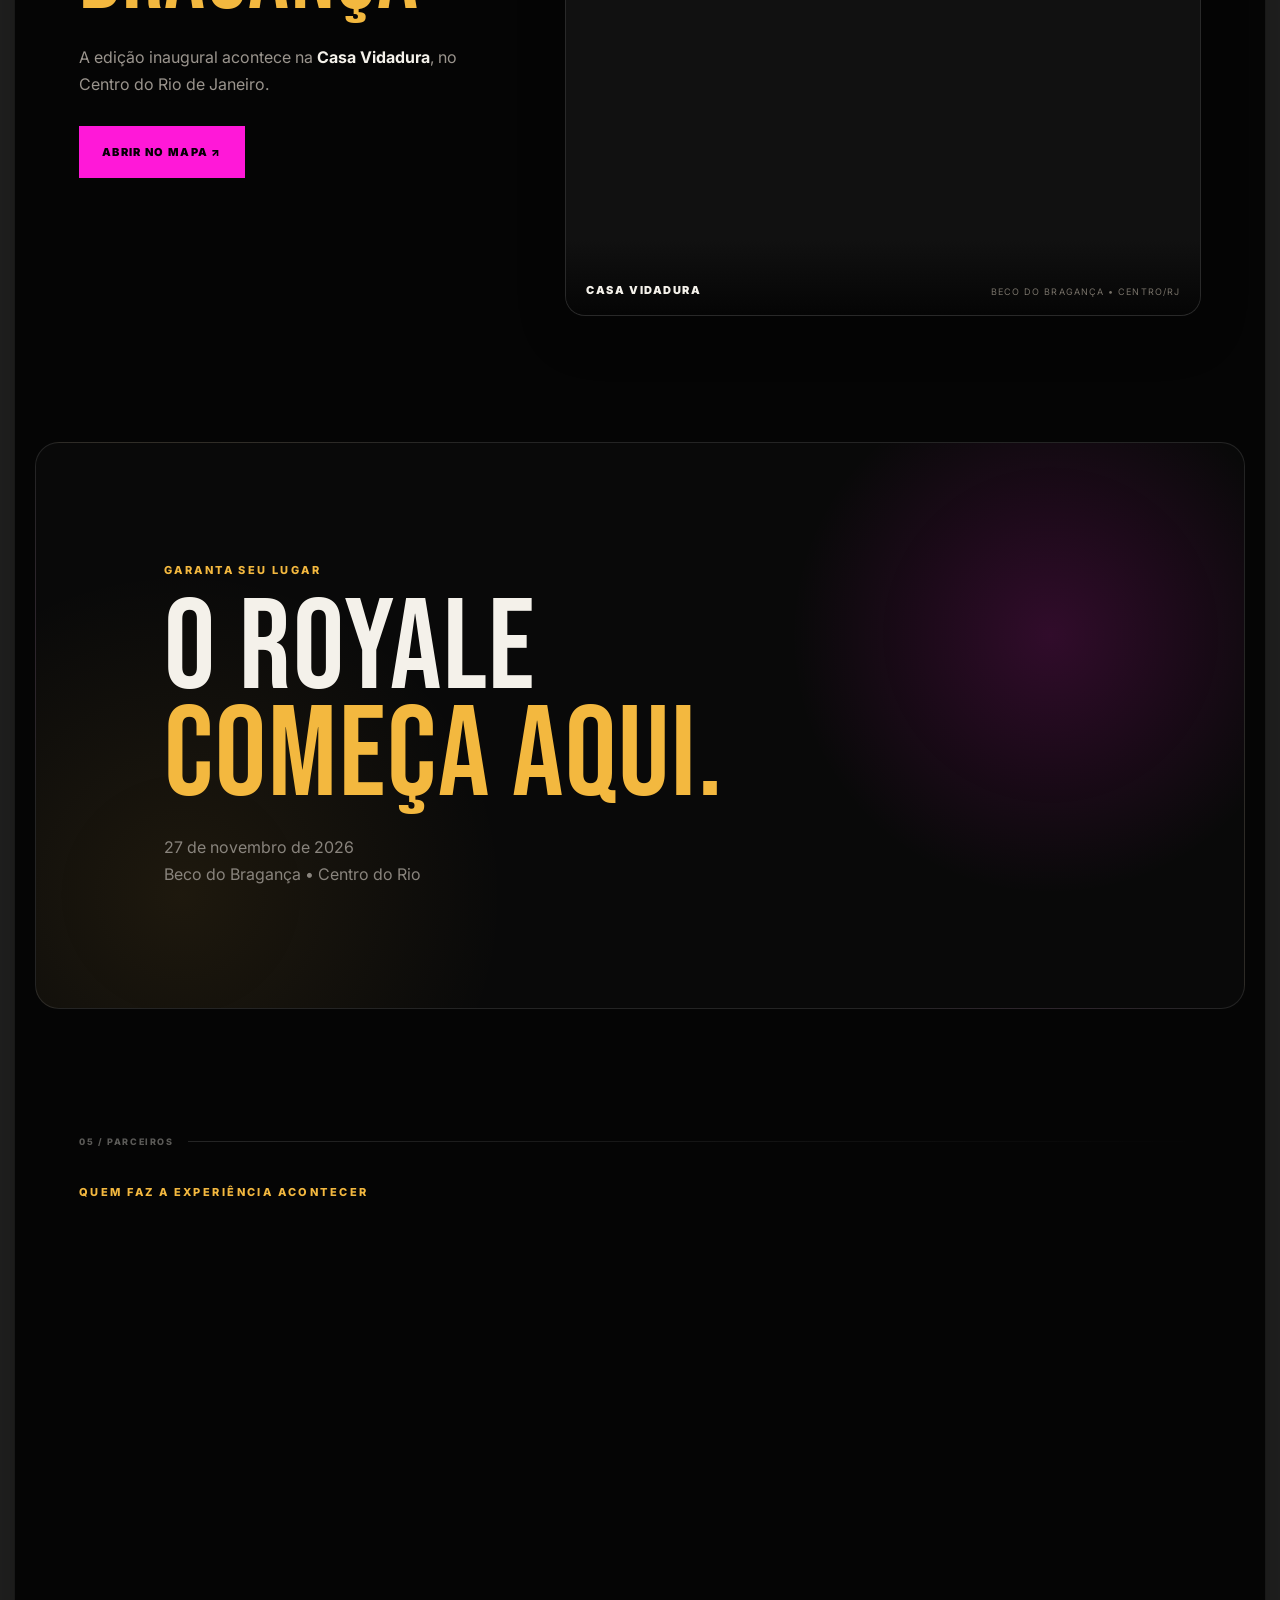
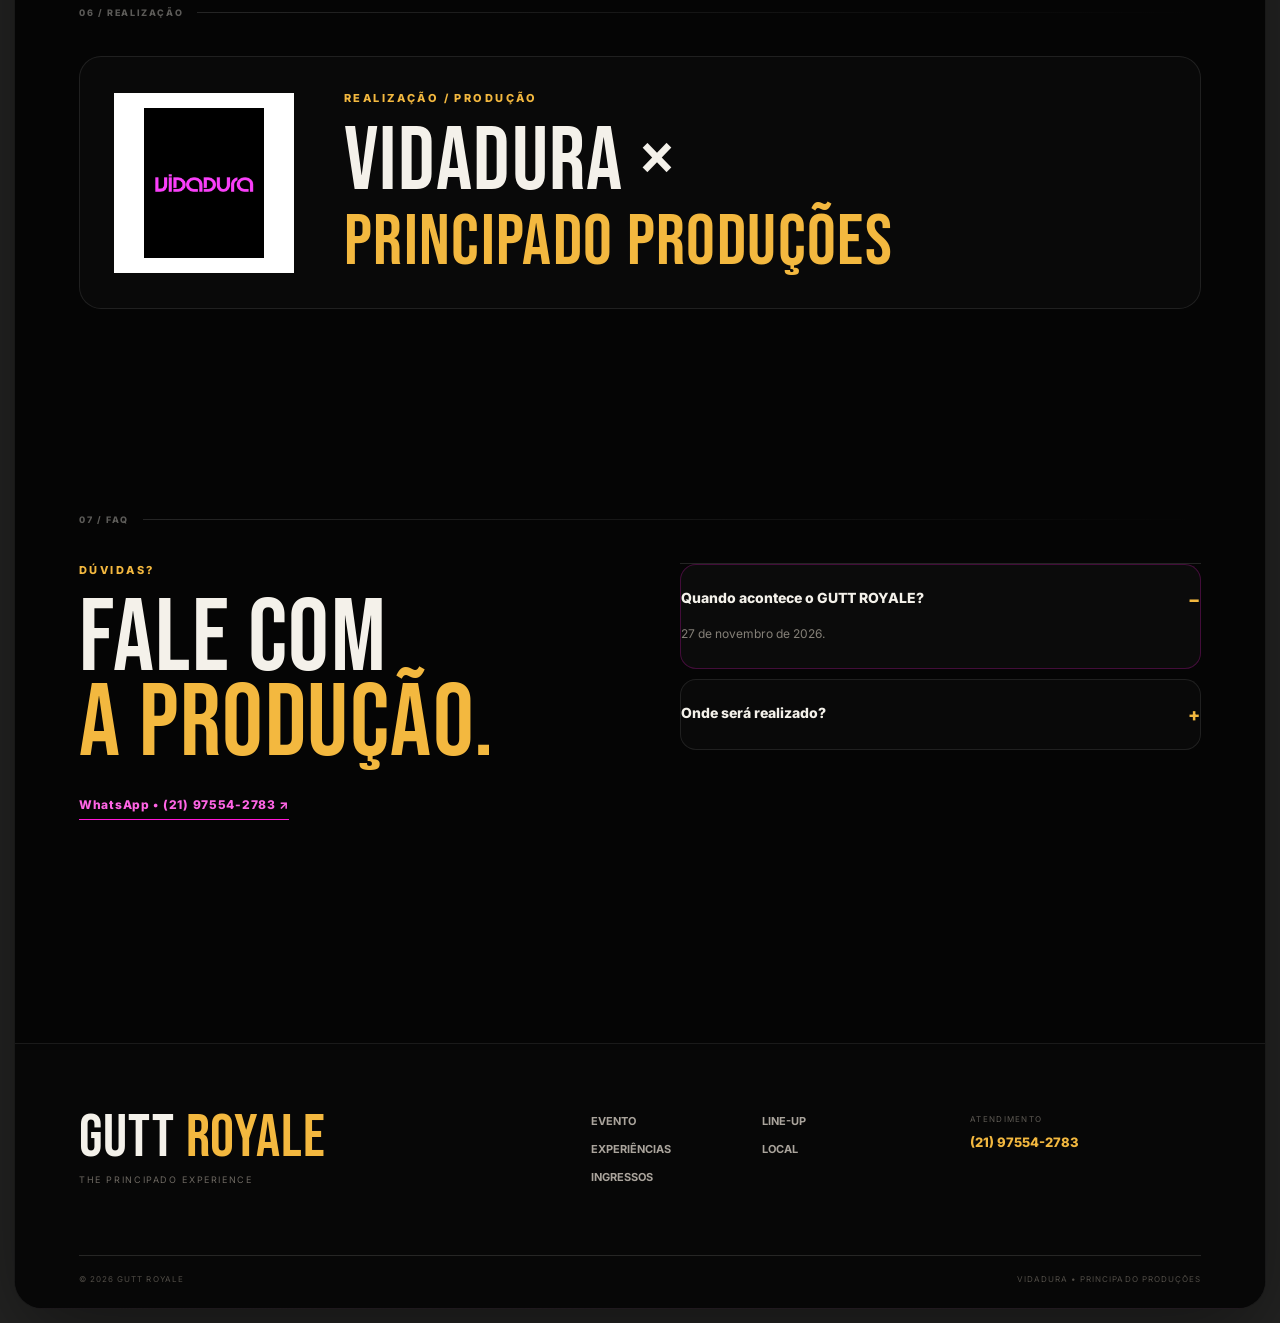
==== commit 6594b1e2: "fix: remove hero side rail" ====
--- a/index.html
+++ b/index.html
@@ -126,15 +126,6 @@
           </div>
         </div>
 
-        <aside class="hero-pro-rail" aria-label="Pilares do GUTT ROYALE">
-          <span class="hero-pro-index">01</span>
-          <div>
-            <span>MÚSICA</span>
-            <span>CULTURA</span>
-            <span>ENCONTRO</span>
-            <span>LIBERDADE</span>
-          </div>
-        </aside>
       </div>
 
       <a class="hero-pro-scroll" href="#evento" aria-label="Ir para a seção do evento">
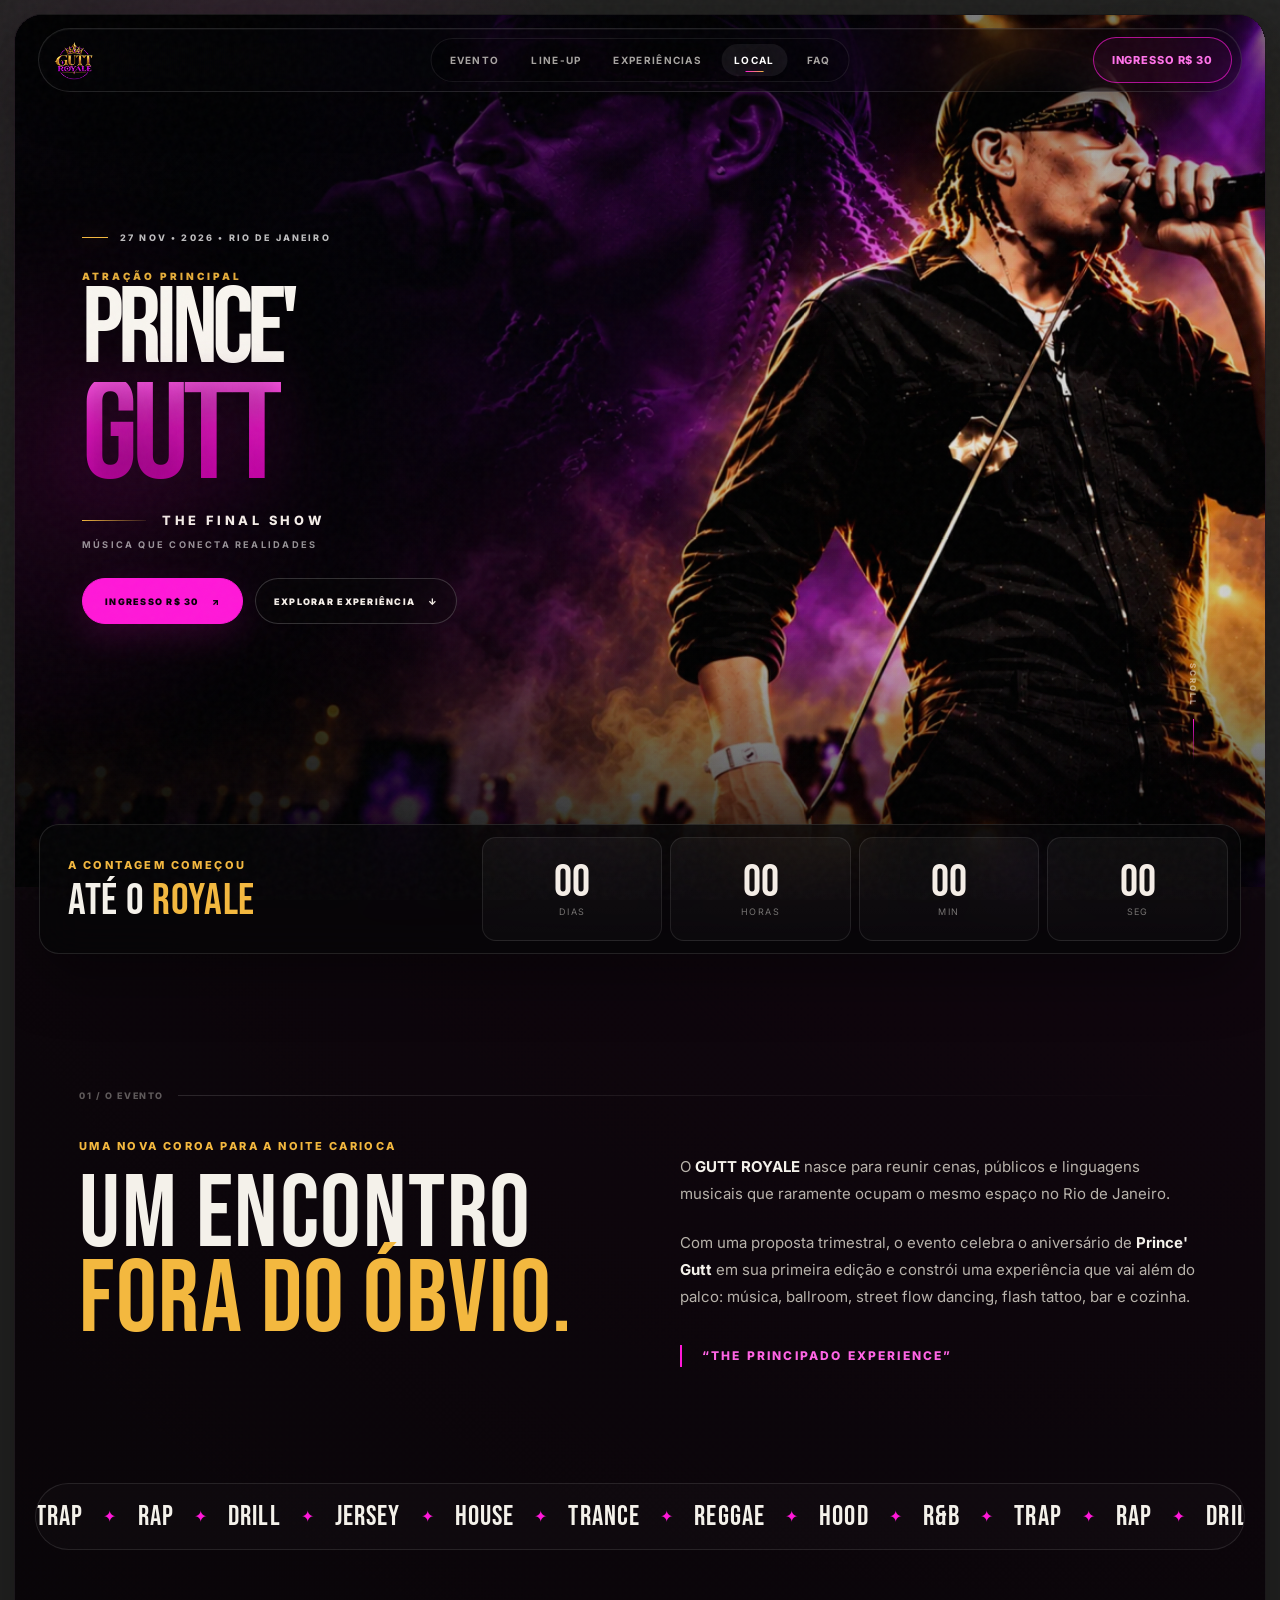
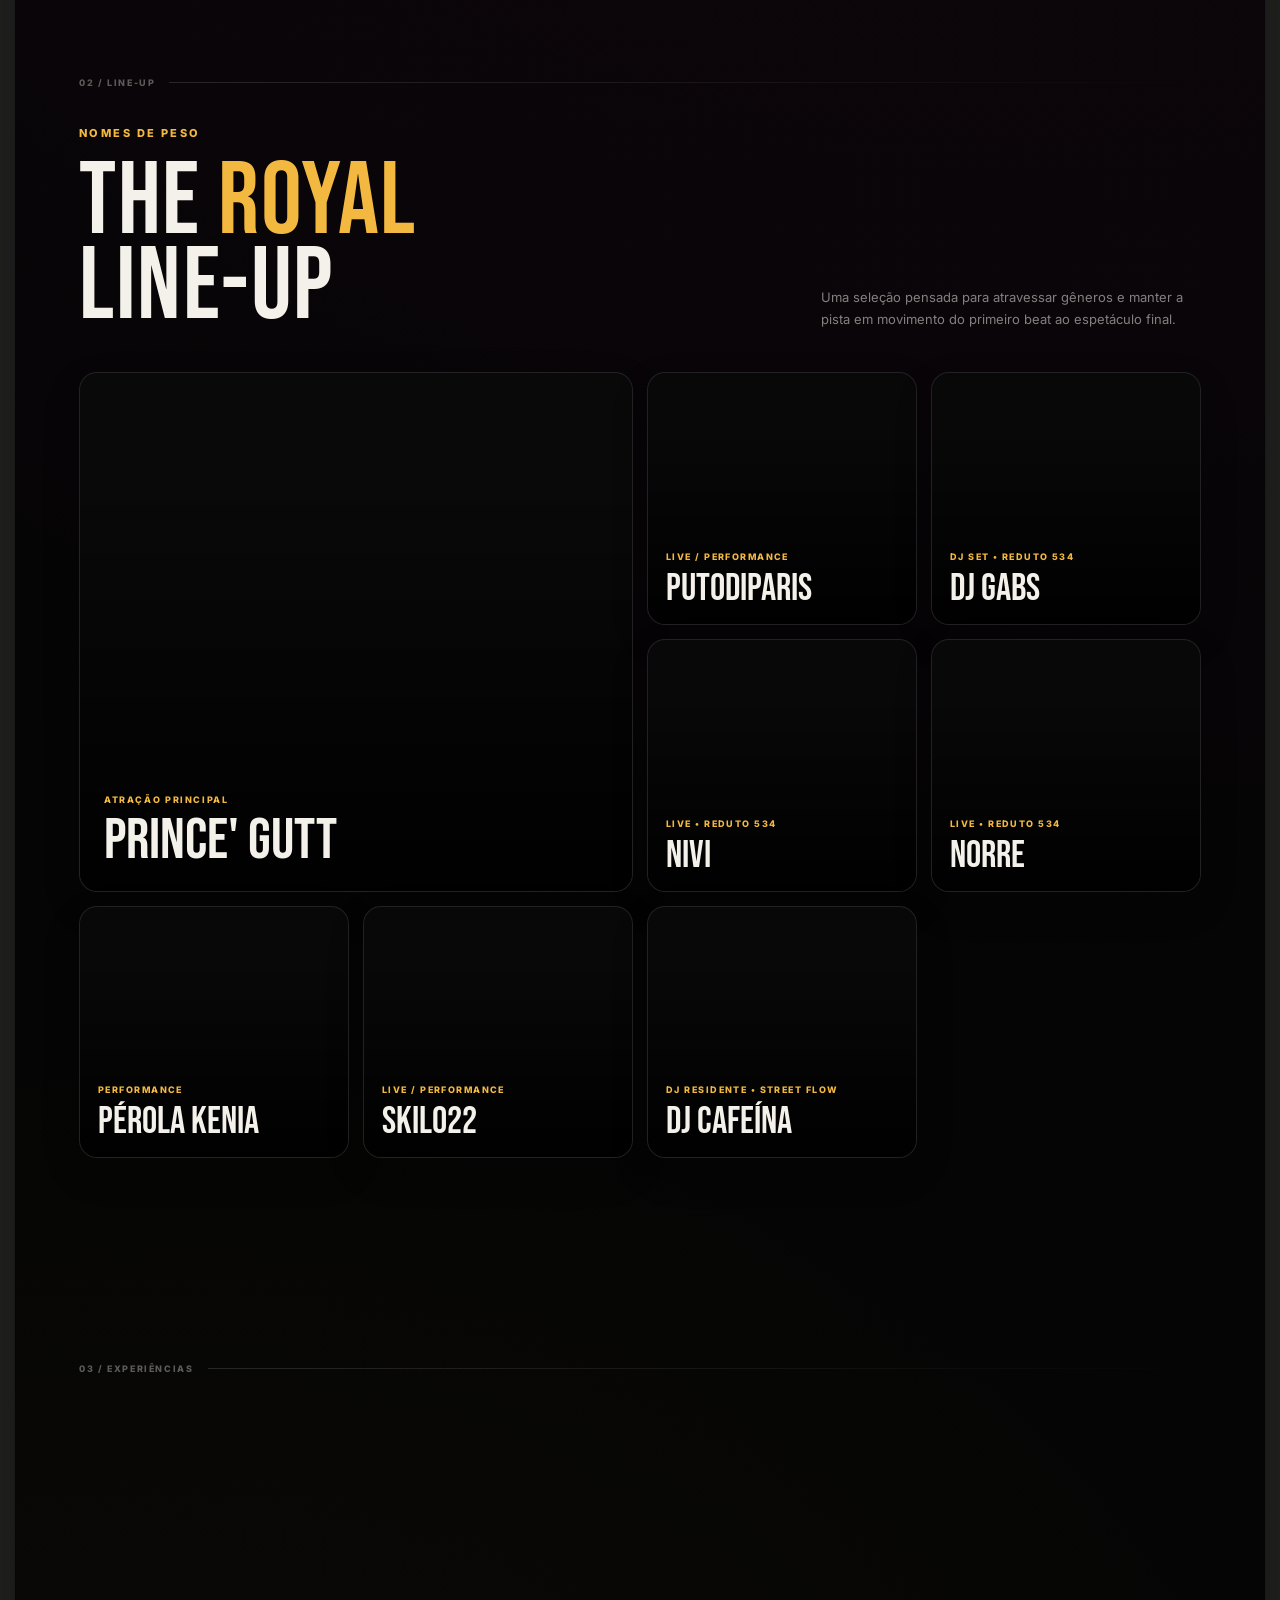
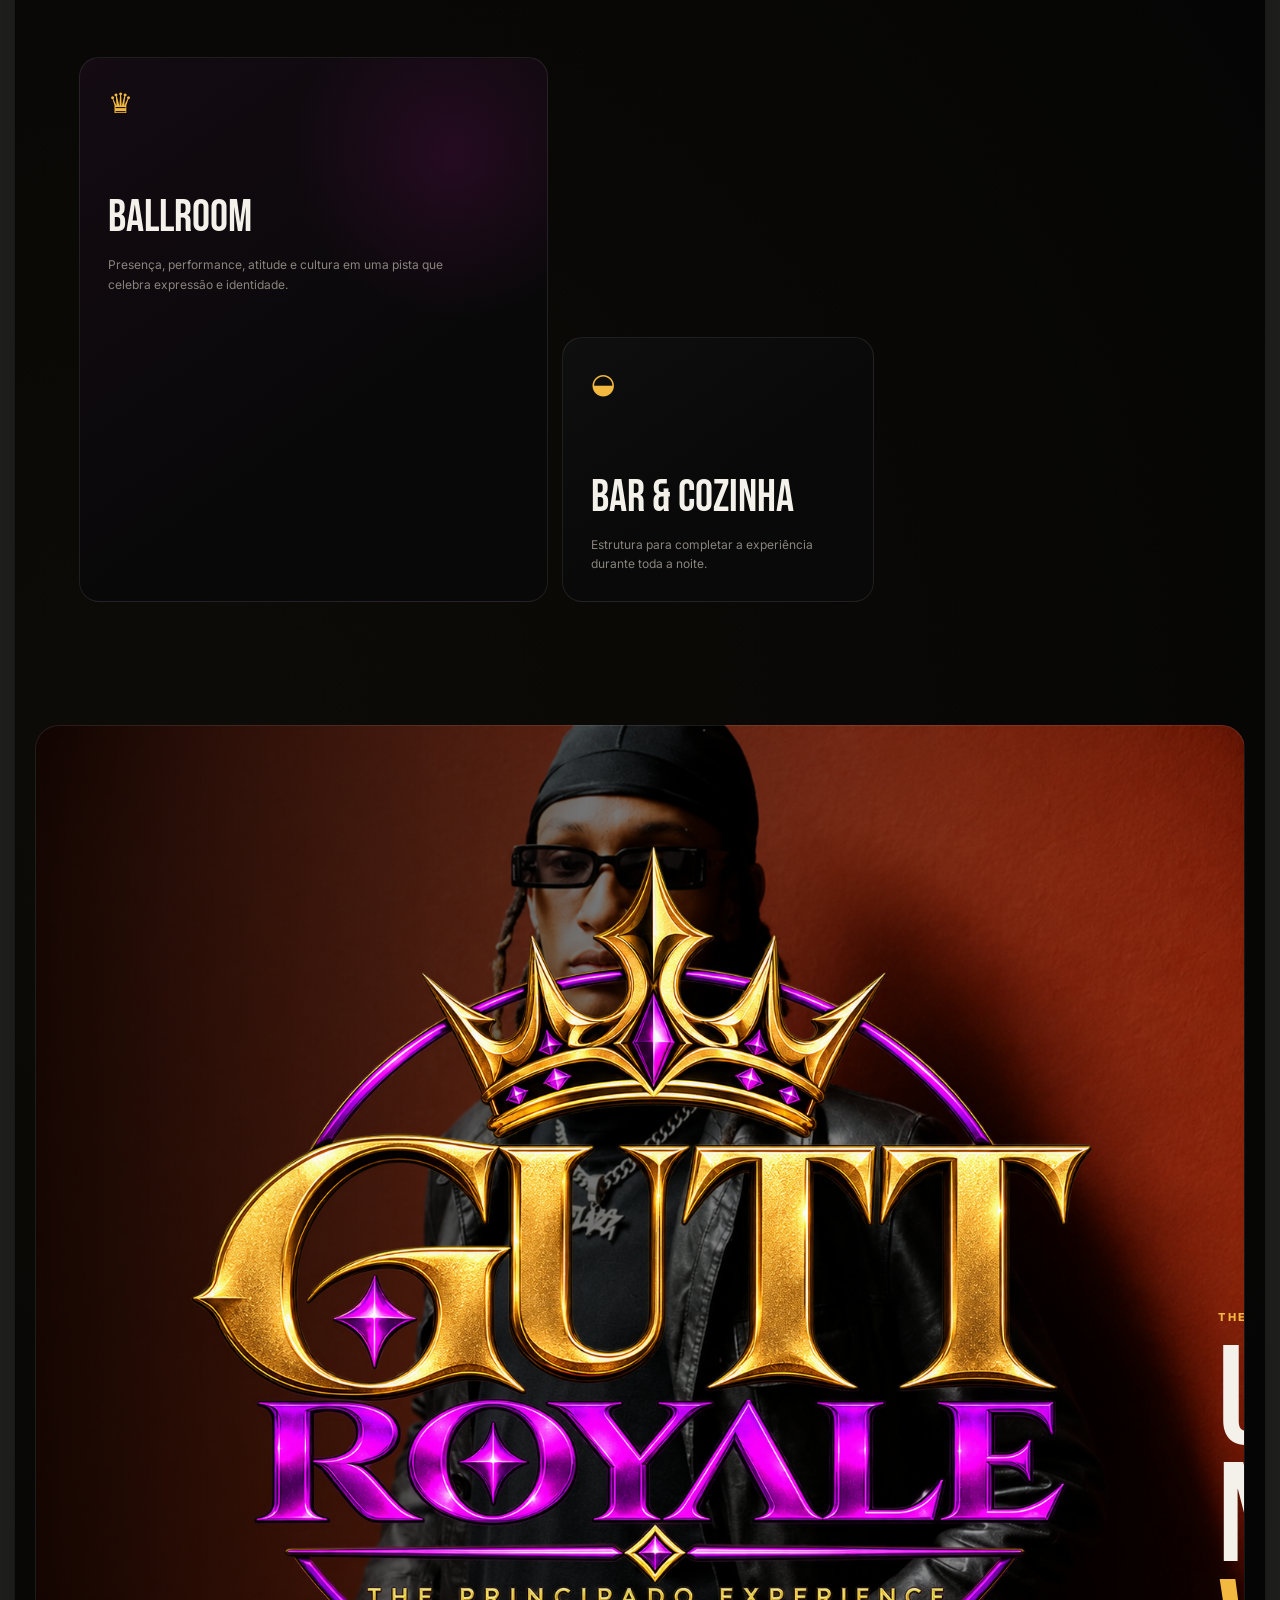
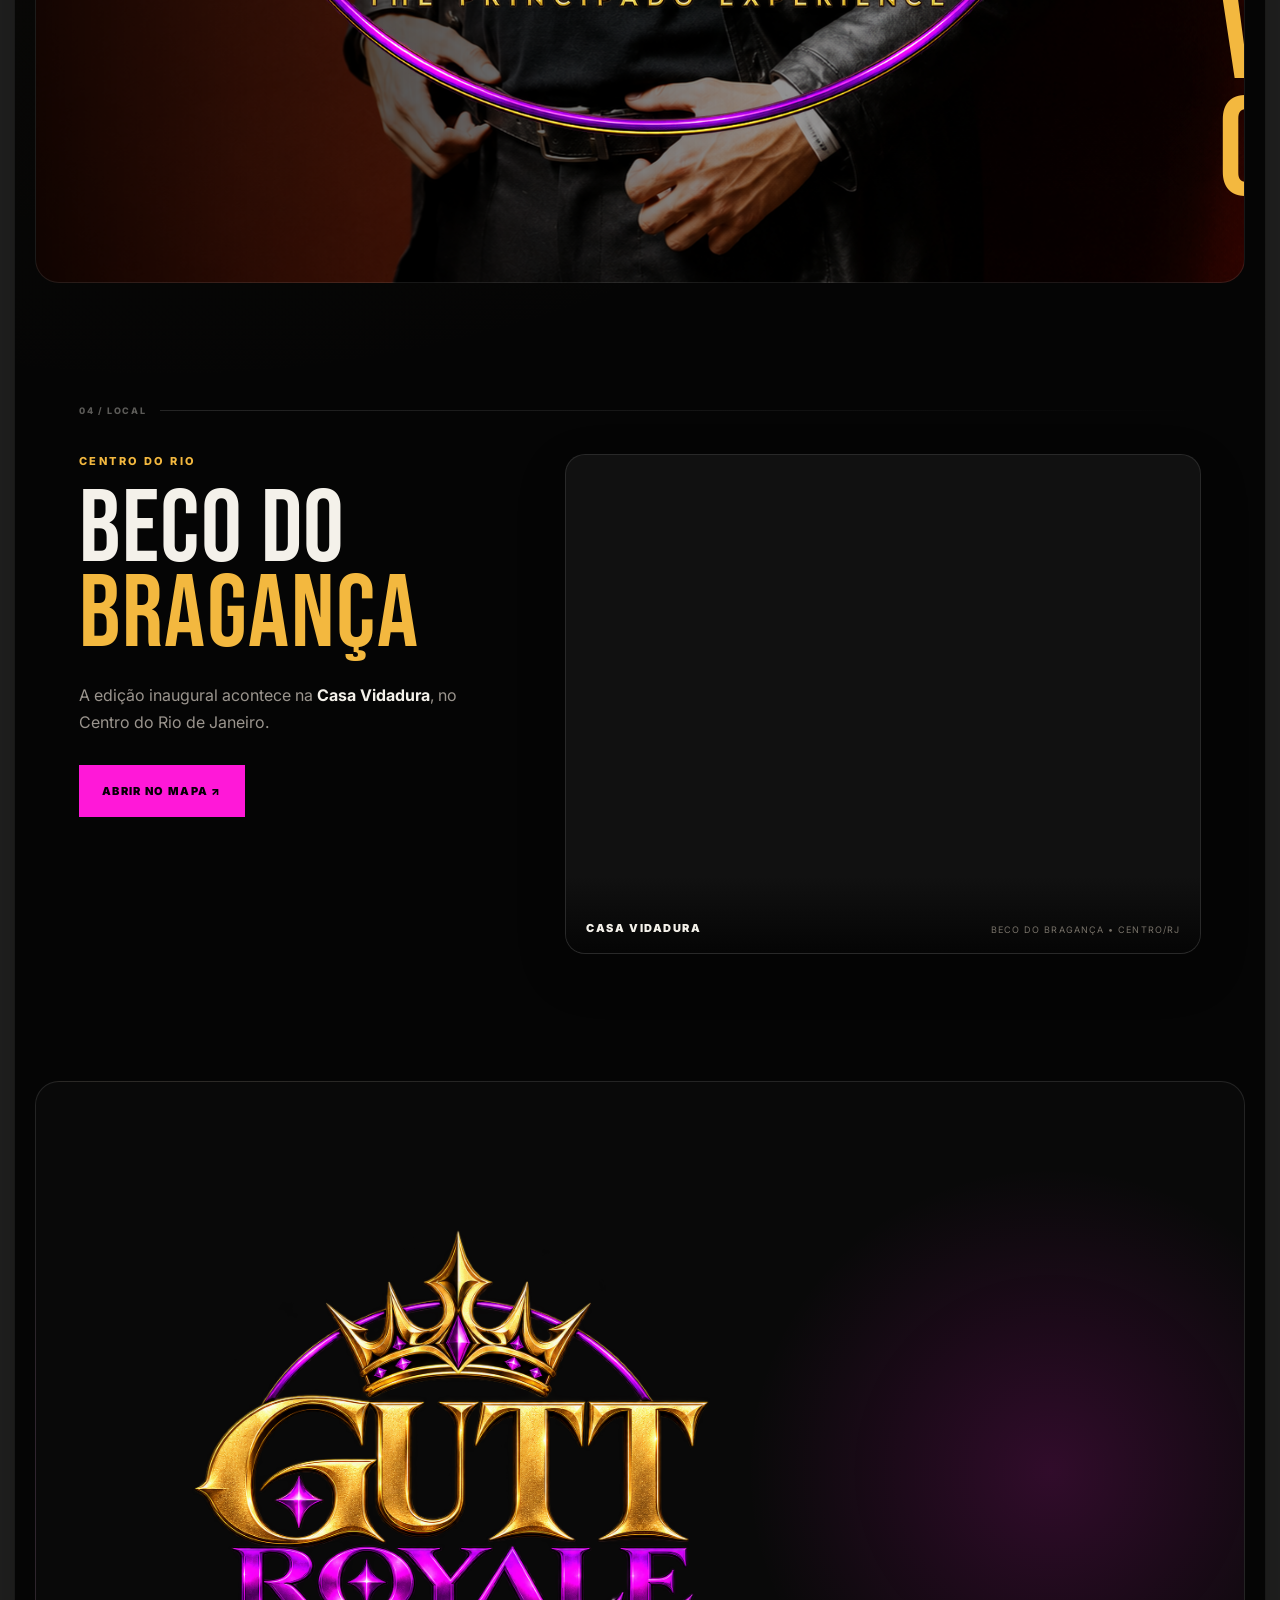
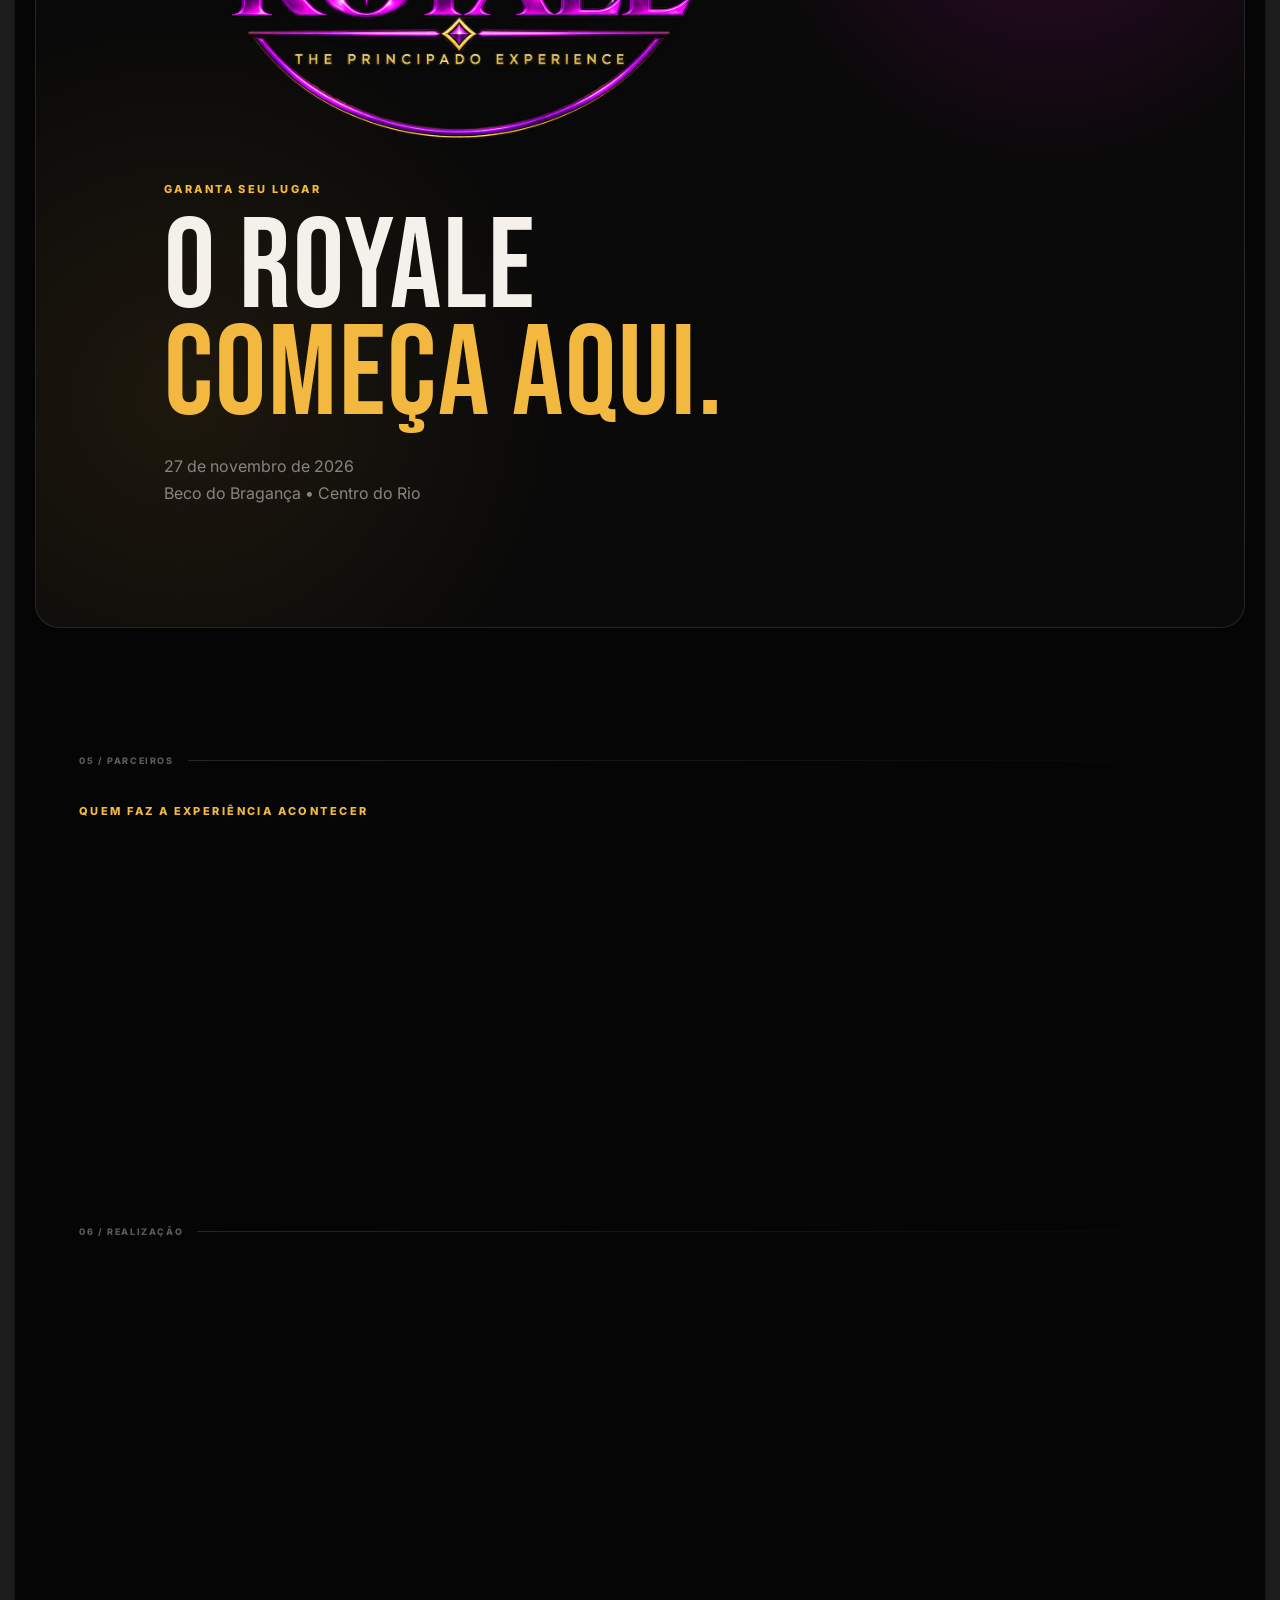
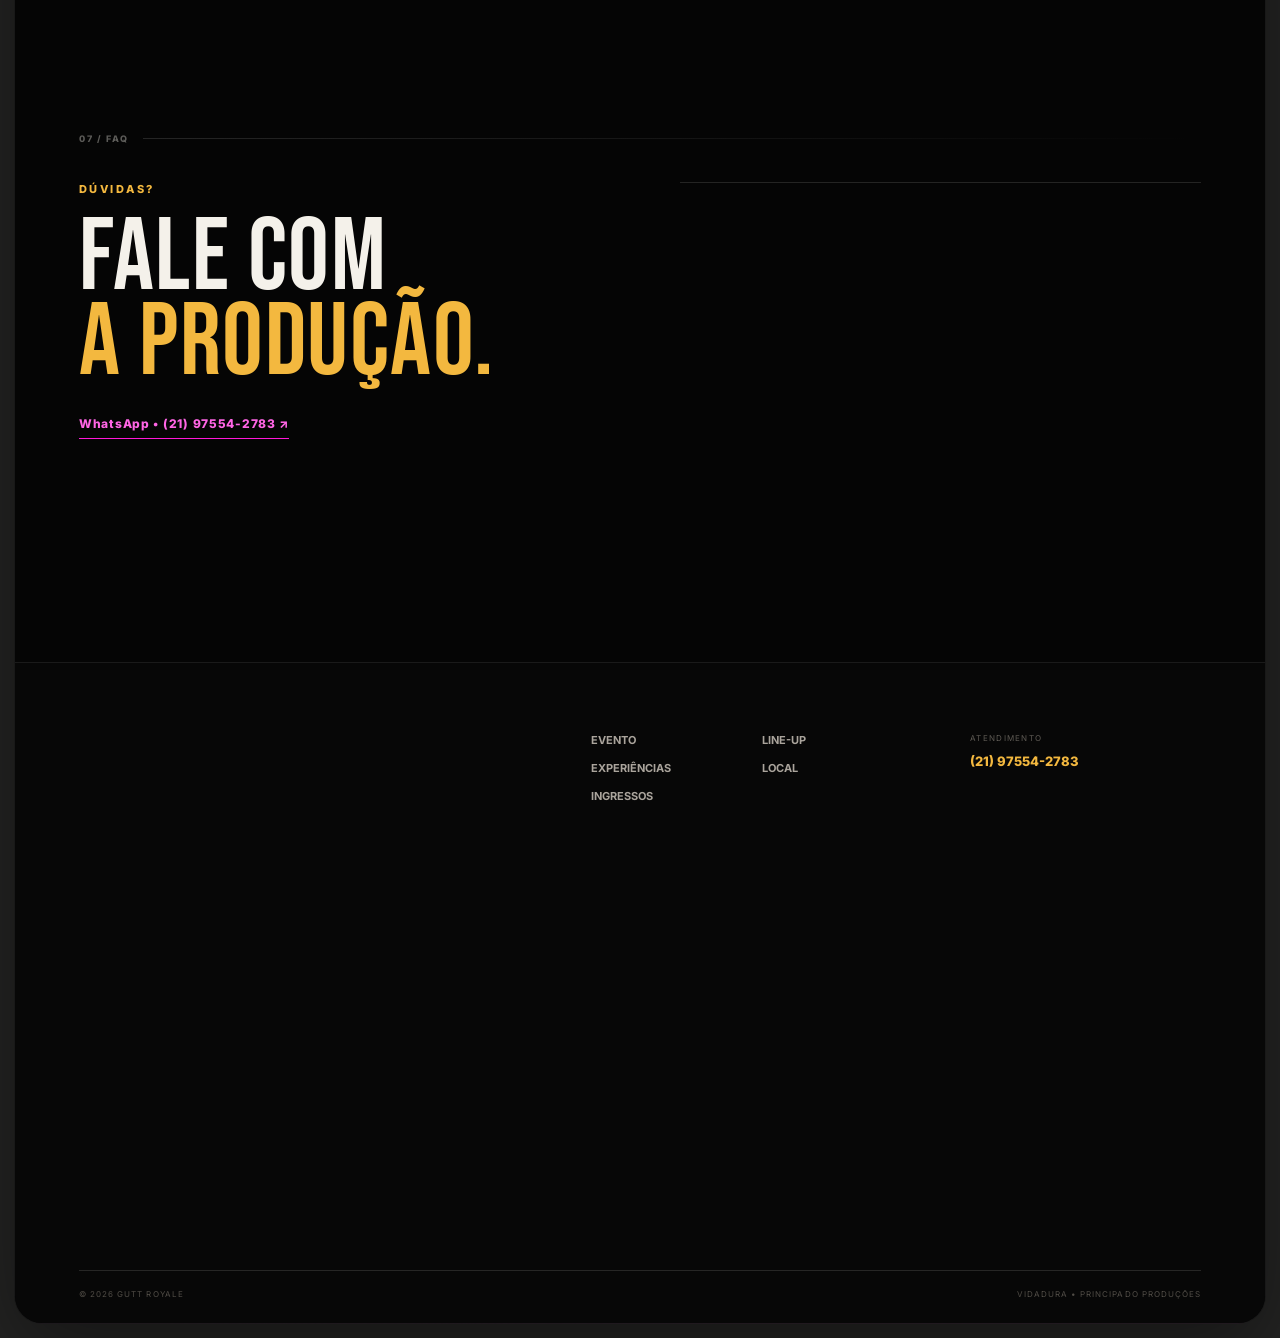
==== commit 7158668c: "feat: increase transparent brand presence and separate navigation bubbles" ====
--- a/index.html
+++ b/index.html
@@ -19,12 +19,13 @@
   <meta name="twitter:description" content="27.11.2026 • Beco do Bragança • Centro do Rio">
   <meta name="twitter:image" content="https://az1nn.github.io/guttroyale/assets/prince-gutt-clean-hero-desktop.webp">
   <meta name="color-scheme" content="dark">
-  <link rel="icon" type="image/png" href="gutt-royale-logo-final.png">
+  <link rel="icon" type="image/png" href="assets/brand/gutt-royale-logo-compact-transparent.png">
+  <link rel="apple-touch-icon" href="assets/brand/gutt-royale-logo-compact-transparent.png">
   <title>GUTT ROYALE | THE PRINCIPADO EXPERIENCE</title>
   <link rel="preconnect" href="https://fonts.googleapis.com">
   <link rel="preconnect" href="https://fonts.gstatic.com" crossorigin>
   <link href="https://fonts.googleapis.com/css2?family=Bebas+Neue&family=Inter:wght@400;500;600;700;800;900&display=swap" rel="stylesheet">
-  <link rel="stylesheet" href="style.css?v=20260923-layout-safety">
+  <link rel="stylesheet" href="style.css?v=20260923-brand-polish">
   <noscript><style>.reveal{opacity:1!important;transform:none!important}</style></noscript>
   <script type="application/ld+json">
   {
@@ -69,8 +70,8 @@
   <div class="site-shell">
 
   <header class="site-header" data-floating-header>
-    <a class="brand brand-mark" href="#top" aria-label="Gutt Royale">
-      <img src="gutt-royale-logo-final.png" alt="GUTT ROYALE">
+    <a class="brand brand-mark brand-floating" href="#top" aria-label="Gutt Royale">
+      <img src="assets/brand/gutt-royale-logo-compact-transparent.png" alt="GUTT ROYALE">
     </a>
     <nav class="nav" aria-label="Navegação principal" data-section-nav>
       <a href="#evento">Evento</a>
@@ -286,6 +287,7 @@
     </section>
 
     <section class="visual-break">
+      <img class="visual-brand-watermark" src="assets/brand/gutt-royale-logo-official-transparent.png" alt="" aria-hidden="true" loading="lazy" decoding="async">
       <div class="visual-copy">
         <p class="eyebrow">THE PRINCIPADO EXPERIENCE</p>
         <h2>UMA NOITE.<br><span>VÁRIAS CENAS.</span></h2>
@@ -316,7 +318,8 @@
     <section id="ingressos" class="ticket-section">
       <div class="ticket-glow"></div>
       <div class="ticket-inner">
-        <div>
+        <div class="ticket-copy">
+          <img class="ticket-brand-logo" src="assets/brand/gutt-royale-logo-official-transparent.png" alt="GUTT ROYALE — THE PRINCIPADO EXPERIENCE" loading="lazy" decoding="async">
           <p class="eyebrow">GARANTA SEU LUGAR</p>
           <h2>O ROYALE<br><span>COMEÇA AQUI.</span></h2>
           <p>27 de novembro de 2026<br>Beco do Bragança • Centro do Rio</p>
@@ -389,9 +392,8 @@
 
   <footer class="footer">
     <div class="footer-main">
-      <div>
-        <h2>GUTT <span>ROYALE</span></h2>
-        <p>THE PRINCIPADO EXPERIENCE</p>
+      <div class="footer-brand">
+        <img class="footer-brand-logo" src="assets/brand/gutt-royale-logo-official-transparent.png" alt="GUTT ROYALE — THE PRINCIPADO EXPERIENCE" loading="lazy" decoding="async">
       </div>
       <div class="footer-links">
         <a href="#evento">Evento</a>
@@ -413,6 +415,6 @@
 
   </div>
 
-  <script src="script.js?v=20260923-wave-structure" defer></script>
+  <script src="script.js?v=20260923-brand-polish" defer></script>
 </body>
 </html>
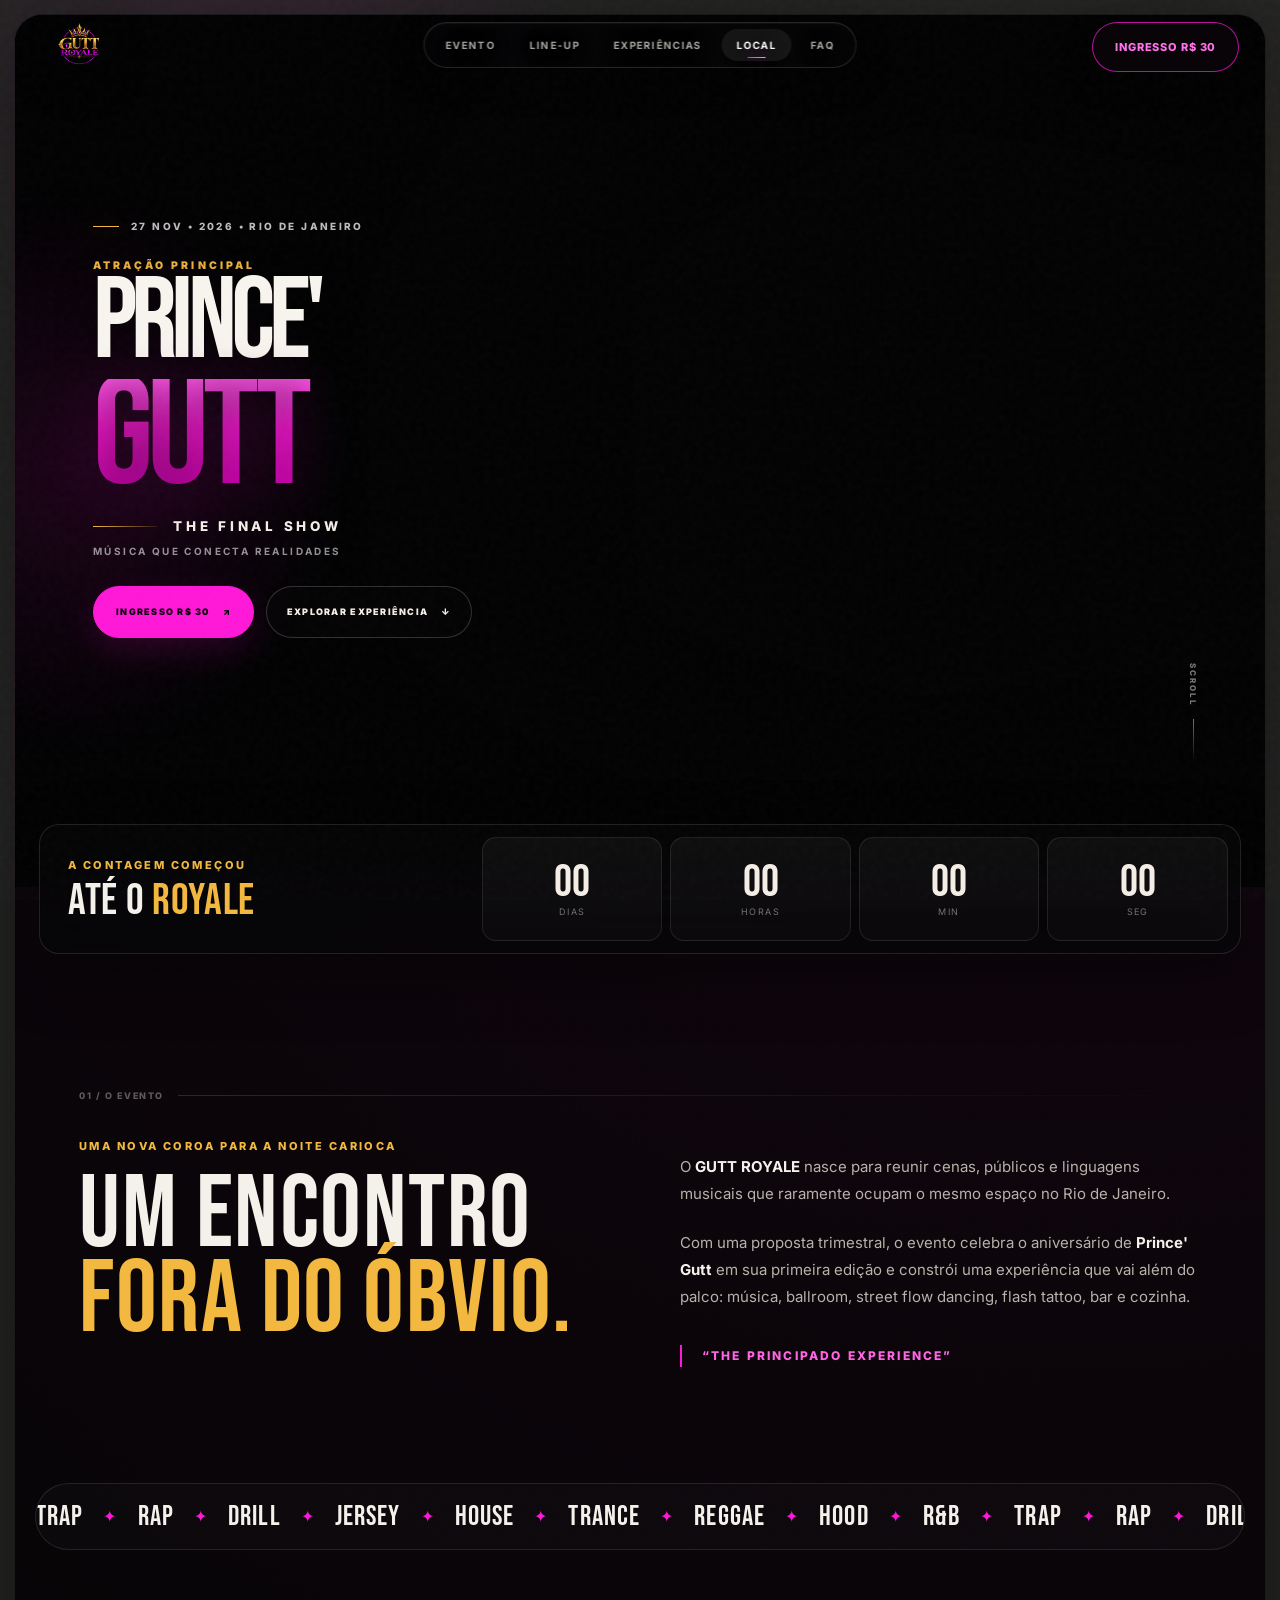
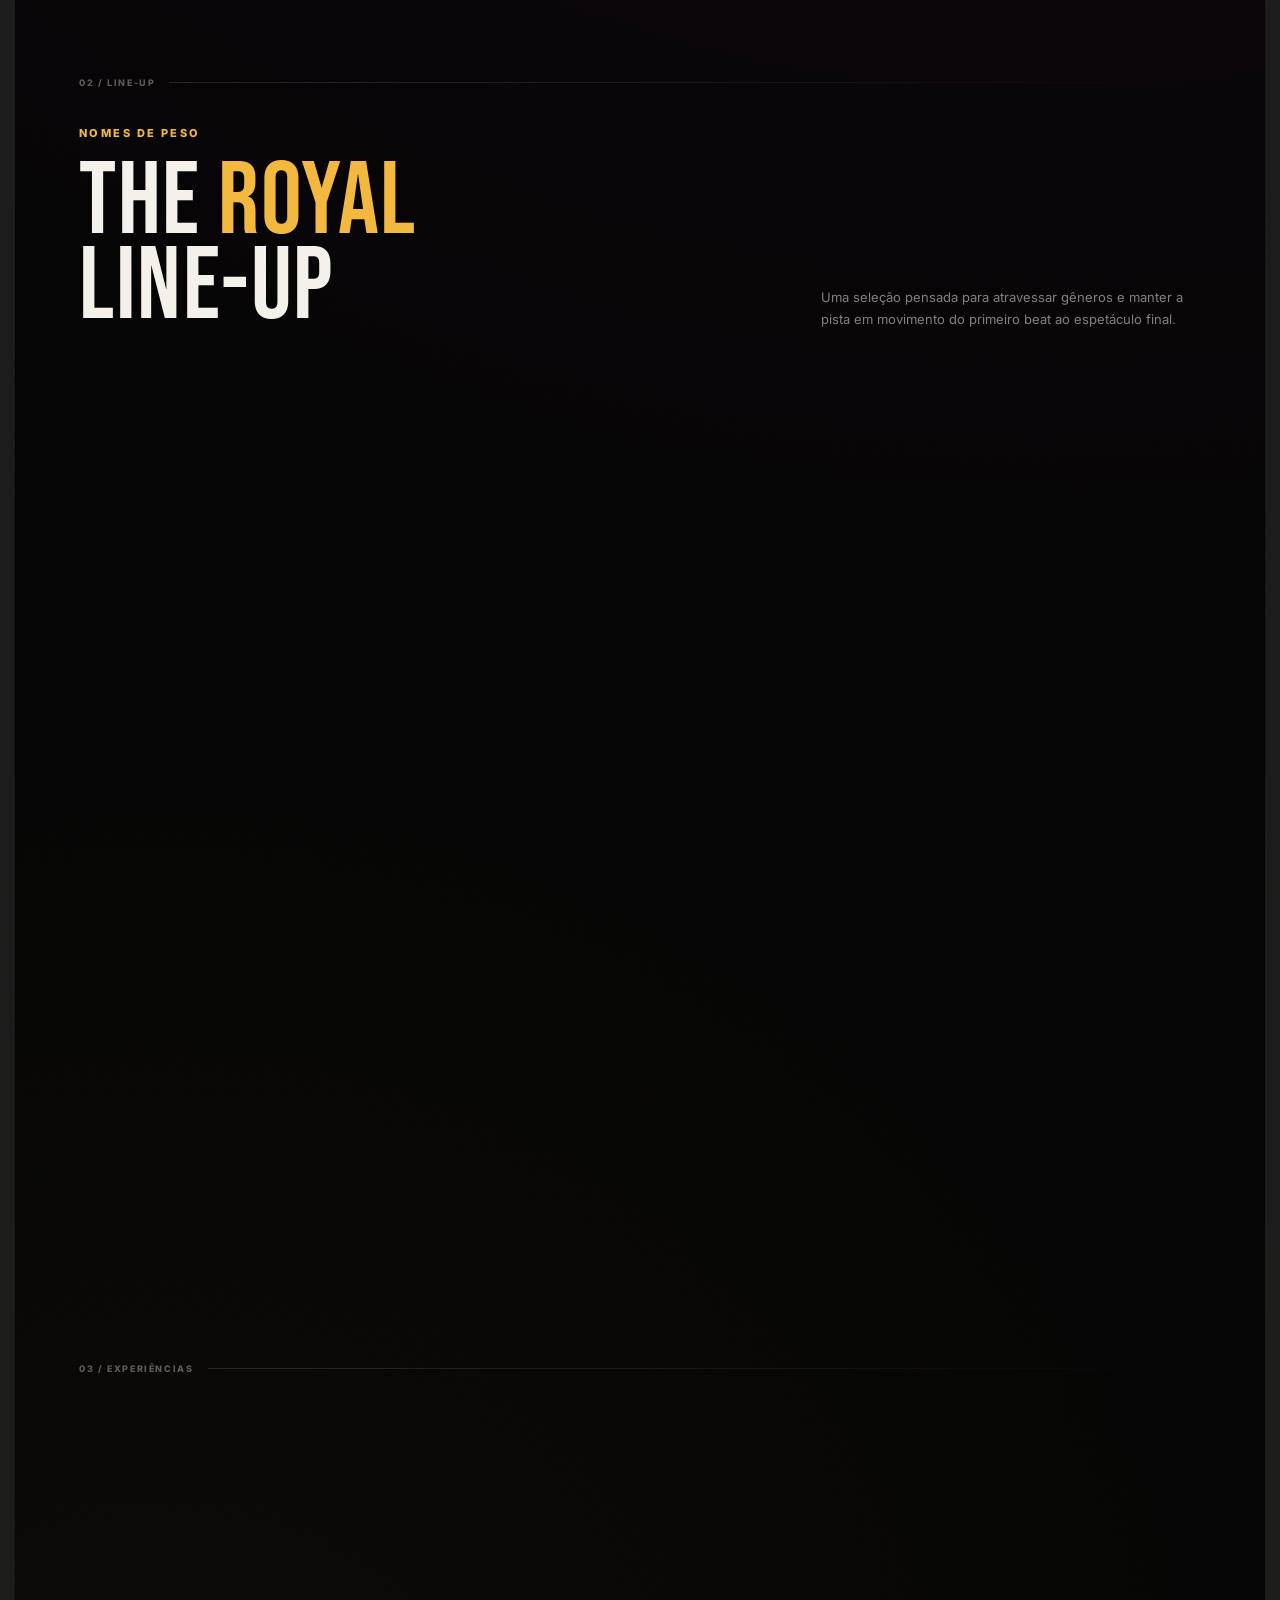
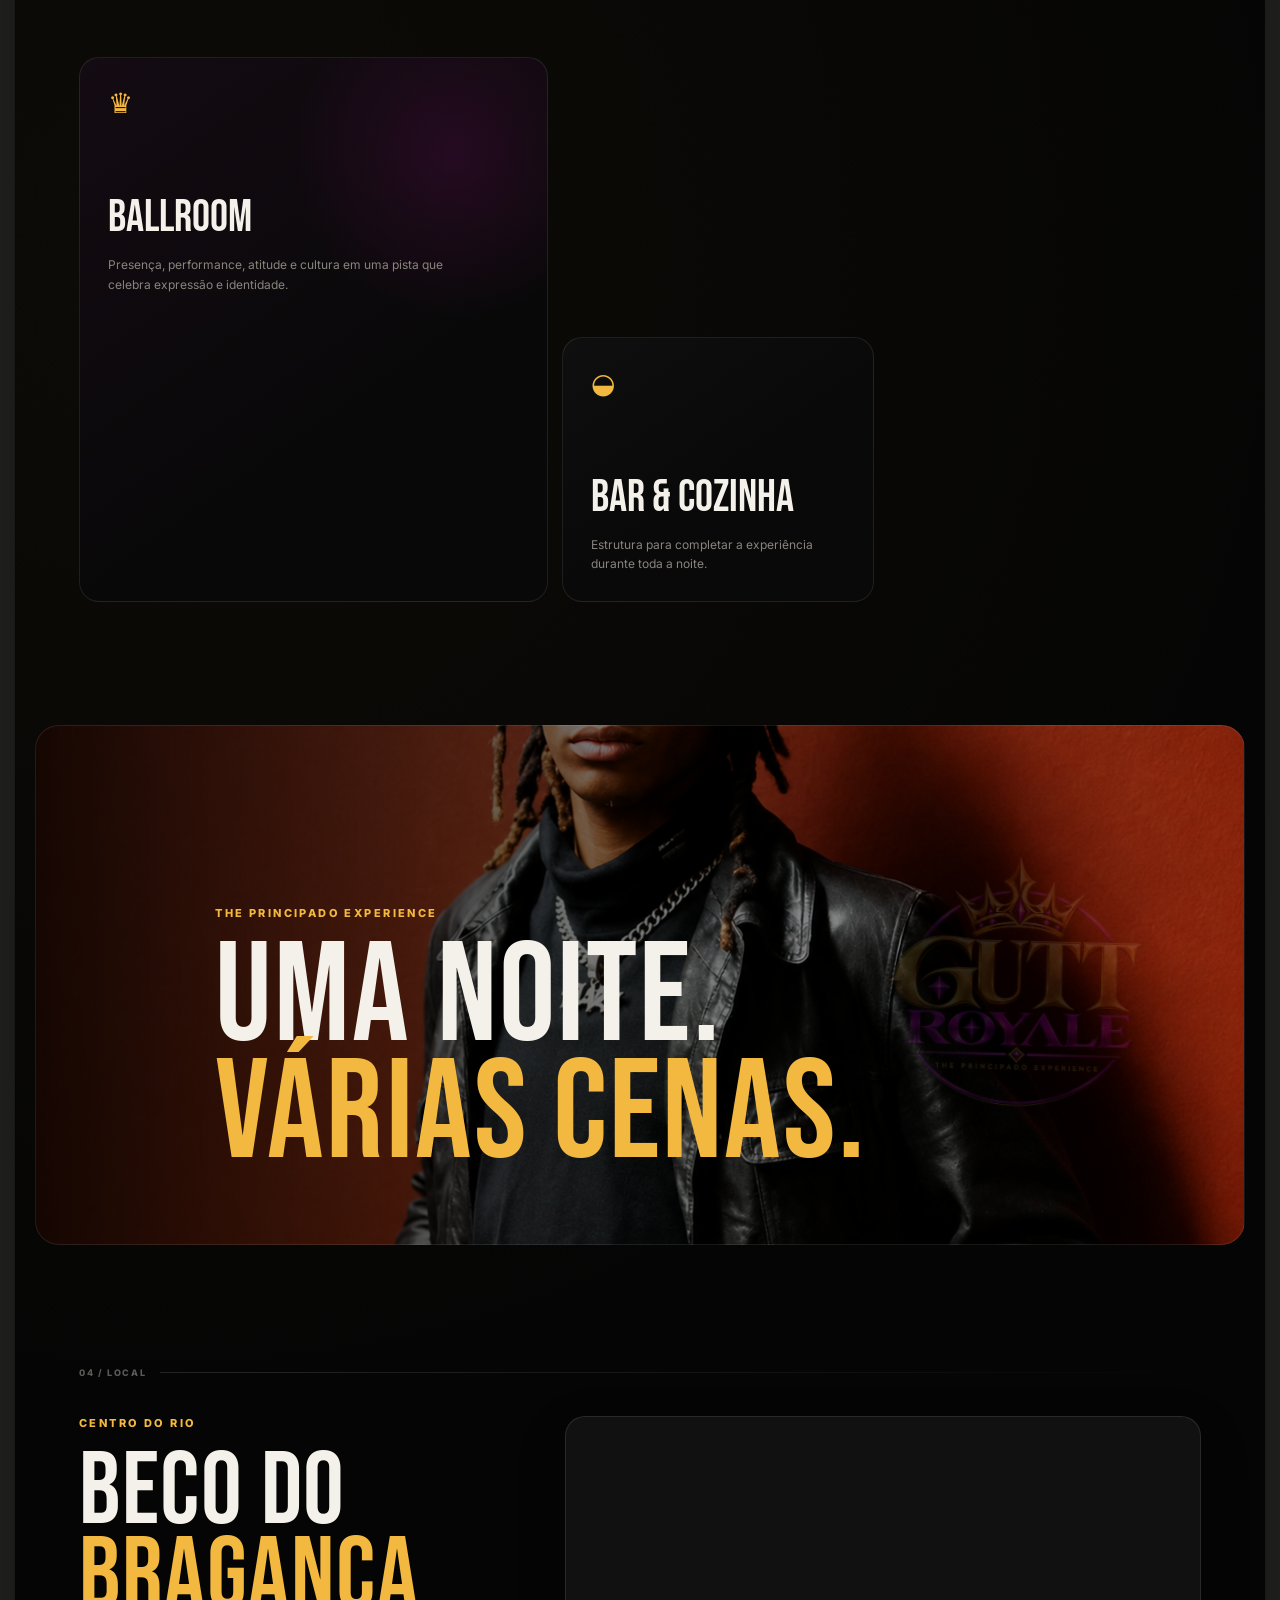
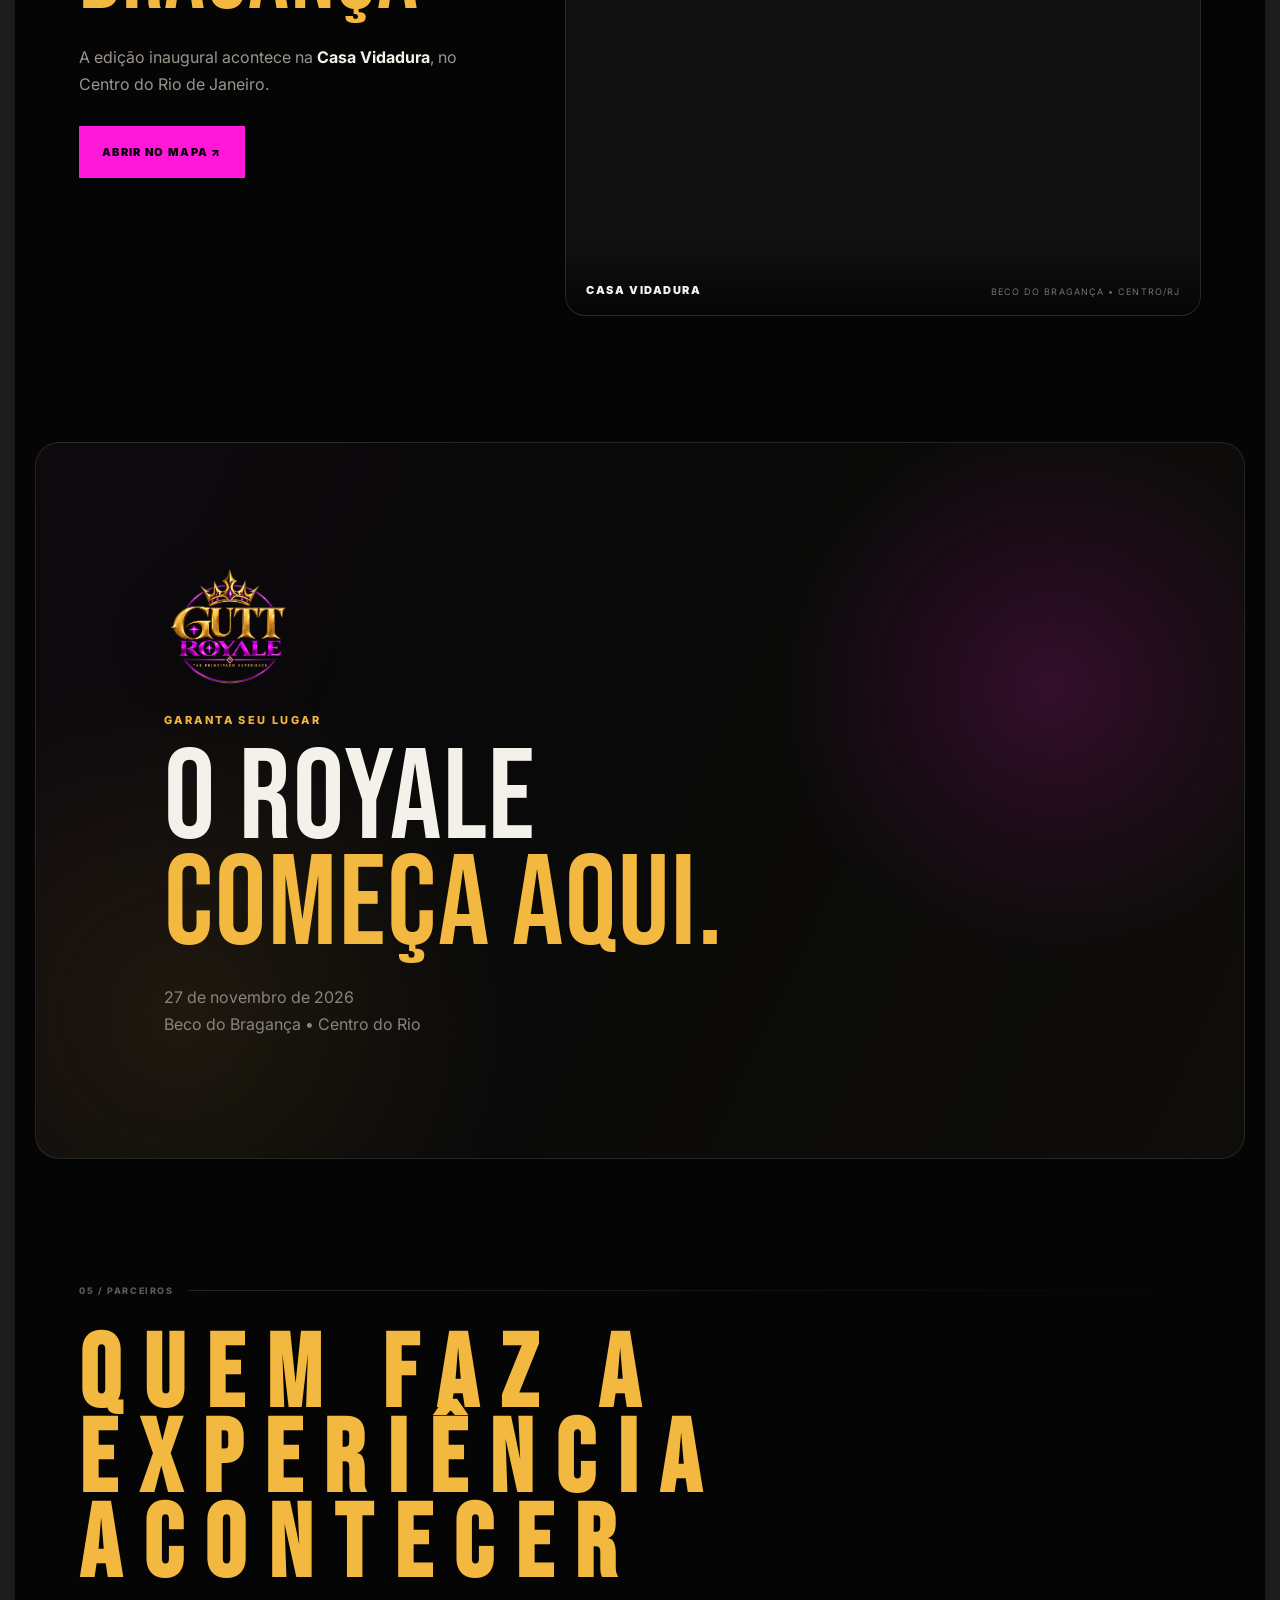
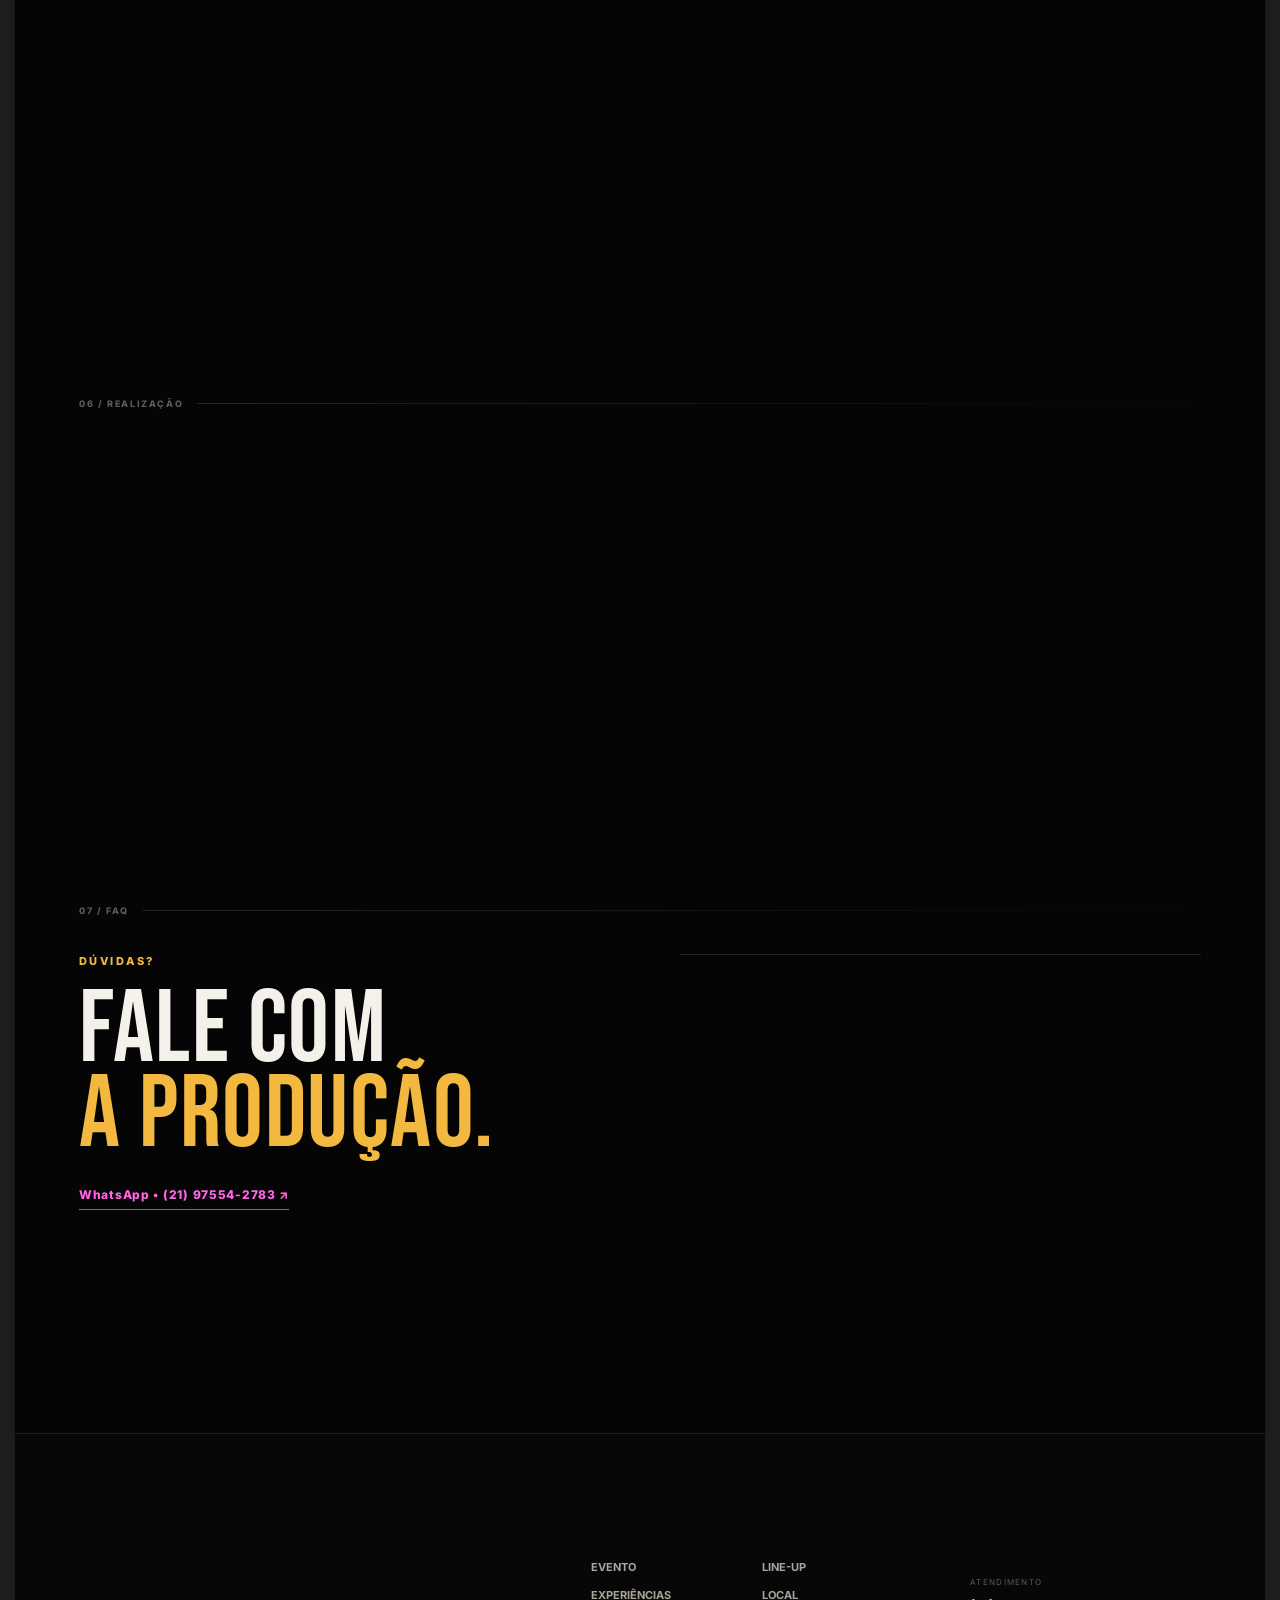
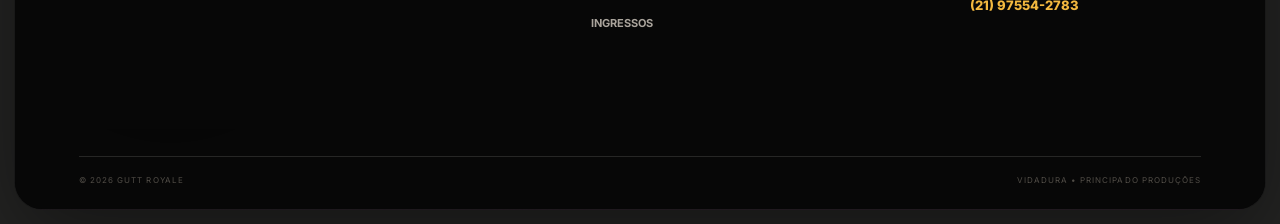
==== commit b1623b6c: "fix: correct homepage accessibility semantics" ====
--- a/index.html
+++ b/index.html
@@ -140,7 +140,7 @@
         <p class="eyebrow">A CONTAGEM COMEÇOU</p>
         <h2>ATÉ O <span>ROYALE</span></h2>
       </div>
-      <div class="countdown" aria-label="Contagem regressiva">
+      <div class="countdown" role="timer" aria-label="Contagem regressiva">
         <div><strong id="days">00</strong><small>DIAS</small></div>
         <div><strong id="hours">00</strong><small>HORAS</small></div>
         <div><strong id="minutes">00</strong><small>MIN</small></div>
@@ -336,7 +336,7 @@
     <section class="section partners">
       <div class="section-label">05 / PARCEIROS</div>
       <div class="section-content">
-        <p class="eyebrow">QUEM FAZ A EXPERIÊNCIA ACONTECER</p>
+        <h2 class="eyebrow">QUEM FAZ A EXPERIÊNCIA ACONTECER</h2>
         <div class="partner-grid">
           <div class="partner partner-smoke"><span>SMOKE</span><b>BUZZ</b><small>TABACARIA</small></div>
           <div class="partner partner-principado"><span>PRINCIPADO</span><b>PRODUÇÕES</b></div>
--- a/style.css
+++ b/style.css
@@ -1843,3 +1843,446 @@
     grid-template-columns:1fr;
   }
 }
+
+
+/* =========================================================
+   BRAND / NAVIGATION / MOTION POLISH — 2026-09-23
+   ========================================================= */
+
+:root {
+  --motion-fluid: cubic-bezier(.22,1,.36,1);
+  --motion-soft: cubic-bezier(.2,.72,.2,1);
+}
+
+/* The header itself is invisible: only logo, central nav pill and ticket pill remain. */
+.site-header,
+.site-header.is-scrolled {
+  position:fixed;
+  inset:0 0 auto 0;
+  top:0;
+  left:0;
+  right:0;
+  width:100%;
+  height:0;
+  padding:0;
+  transform:none;
+  border:0;
+  border-radius:0;
+  background:transparent;
+  backdrop-filter:none;
+  -webkit-backdrop-filter:none;
+  box-shadow:none;
+  pointer-events:none;
+  z-index:100;
+  transition:none;
+}
+
+.site-header > * {
+  pointer-events:auto;
+}
+
+.brand-floating {
+  position:fixed;
+  top:20px;
+  left:clamp(24px,3.2vw,58px);
+  width:76px;
+  height:76px;
+  display:flex;
+  align-items:center;
+  justify-content:center;
+  padding:0;
+  border:0;
+  border-radius:0;
+  background:none;
+  box-shadow:none;
+  transition:
+    transform .55s var(--motion-fluid),
+    opacity .35s ease,
+    filter .45s ease;
+}
+.brand-floating img,
+.site-header .brand-mark img {
+  width:100%;
+  height:100%;
+  object-fit:contain;
+  filter:drop-shadow(0 10px 24px rgba(0,0,0,.52));
+}
+.brand-floating:hover,
+.brand-floating:focus-visible {
+  transform:translateY(-2px) scale(1.045);
+  filter:drop-shadow(0 0 14px rgba(255,24,216,.24));
+  outline:none;
+}
+.site-header.is-scrolled .brand-floating {
+  transform:scale(.88);
+  transform-origin:top left;
+}
+
+.nav {
+  position:fixed;
+  top:22px;
+  left:50%;
+  transform:translateX(-50%);
+  display:flex;
+  align-items:center;
+  gap:4px;
+  padding:6px;
+  border:1px solid rgba(255,255,255,.13);
+  border-radius:999px;
+  background:rgba(8,8,10,.52);
+  backdrop-filter:blur(24px) saturate(140%);
+  -webkit-backdrop-filter:blur(24px) saturate(140%);
+  box-shadow:
+    0 12px 36px rgba(0,0,0,.28),
+    inset 0 1px rgba(255,255,255,.045);
+  transition:
+    top .45s var(--motion-fluid),
+    background .35s ease,
+    border-color .35s ease,
+    box-shadow .35s ease,
+    transform .45s var(--motion-fluid);
+  animation:navPillIn .8s var(--motion-fluid) both;
+}
+
+.site-header.is-scrolled .nav {
+  top:14px;
+  background:rgba(8,8,10,.88);
+  border-color:rgba(255,255,255,.17);
+  box-shadow:0 16px 46px rgba(0,0,0,.38);
+}
+
+.nav a {
+  padding:10px 15px;
+  border-radius:999px;
+  transition:
+    color .32s ease,
+    background .32s ease,
+    transform .4s var(--motion-fluid);
+}
+.nav a:hover,
+.nav a:focus-visible {
+  transform:translateY(-1px);
+}
+.nav a.is-active::after {
+  bottom:3px;
+}
+
+.nav-cta {
+  position:fixed;
+  top:22px;
+  right:clamp(24px,3.2vw,58px);
+  min-height:50px;
+  padding:0 22px;
+  border:1px solid rgba(255,24,216,.72);
+  border-radius:999px;
+  background:rgba(15,6,14,.54);
+  backdrop-filter:blur(22px) saturate(140%);
+  -webkit-backdrop-filter:blur(22px) saturate(140%);
+  box-shadow:0 12px 34px rgba(0,0,0,.24);
+  transition:
+    top .45s var(--motion-fluid),
+    transform .45s var(--motion-fluid),
+    background .3s ease,
+    box-shadow .3s ease;
+  animation:ticketPillIn .85s .08s var(--motion-fluid) both;
+}
+.nav-cta:hover,
+.nav-cta:focus-visible {
+  transform:translateY(-2px);
+  background:var(--pink);
+  box-shadow:0 14px 34px rgba(255,24,216,.18);
+  outline:none;
+}
+.site-header.is-scrolled .nav-cta {
+  top:14px;
+}
+
+@keyframes navPillIn {
+  from { opacity:0; transform:translate(-50%,-12px) scale(.97); }
+  to { opacity:1; transform:translate(-50%,0) scale(1); }
+}
+@keyframes ticketPillIn {
+  from { opacity:0; transform:translateY(-12px) scale(.97); }
+  to { opacity:1; transform:translateY(0) scale(1); }
+}
+
+/* Restore the whole performer image: no artificial 105% crop under the nav. */
+.hero-pro-media {
+  inset:0;
+}
+.hero-pro-media img {
+  width:100%;
+  height:100%;
+  object-fit:cover;
+  object-position:center center;
+  transform:translate3d(var(--hero-x), var(--hero-y), 0) scale(1.006);
+  transition:none;
+  will-change:transform;
+}
+
+/* A little more authority in the hero copy, without returning to clipping. */
+.hero-pro-grid {
+  padding-left:clamp(34px,6.1vw,112px);
+  padding-right:clamp(34px,6.1vw,112px);
+}
+.hero-pro-copy {
+  width:min(700px,100%);
+}
+.hero-pro-prince {
+  font-size:clamp(86px, min(9vw, 17.5vh), 164px);
+}
+.hero-pro-gutt {
+  font-size:clamp(116px, min(12vw, 23vh), 220px);
+}
+.hero-pro-date {
+  font-size:clamp(9px,.78vw,12px);
+}
+.hero-pro-role {
+  font-size:clamp(10px,.82vw,13px);
+}
+.hero-pro-signature p {
+  font-size:clamp(12px,1.05vw,17px);
+}
+.hero-pro-tagline {
+  font-size:clamp(9px,.78vw,12px);
+}
+.hero-pro-actions a {
+  min-height:52px;
+  padding-inline:20px;
+}
+
+/* Natural staged hero entrance. */
+.hero-pro-copy > * {
+  animation:heroElementIn .82s var(--motion-fluid) both;
+}
+.hero-pro-copy > *:nth-child(1) { animation-delay:.10s; }
+.hero-pro-copy > *:nth-child(2) { animation-delay:.16s; }
+.hero-pro-copy > *:nth-child(3) { animation-delay:.22s; }
+.hero-pro-copy > *:nth-child(4) { animation-delay:.30s; }
+.hero-pro-copy > *:nth-child(5) { animation-delay:.36s; }
+.hero-pro-copy > *:nth-child(6) { animation-delay:.43s; }
+@keyframes heroElementIn {
+  from { opacity:0; transform:translateY(18px); filter:blur(3px); }
+  to { opacity:1; transform:translateY(0); filter:blur(0); }
+}
+
+/* Stronger brand presence, using transparent official assets only. */
+.visual-break {
+  position:relative;
+  isolation:isolate;
+}
+.visual-brand-watermark {
+  position:absolute;
+  z-index:1;
+  right:clamp(24px,7vw,120px);
+  top:50%;
+  width:clamp(190px,22vw,360px);
+  transform:translateY(-50%) rotate(1.5deg);
+  opacity:.14;
+  filter:drop-shadow(0 18px 42px rgba(0,0,0,.35));
+  pointer-events:none;
+  user-select:none;
+}
+.visual-copy {
+  position:relative;
+  z-index:2;
+}
+
+.ticket-copy {
+  position:relative;
+  z-index:2;
+}
+.ticket-brand-logo {
+  width:clamp(105px,10vw,150px);
+  height:auto;
+  margin:0 0 20px;
+  filter:drop-shadow(0 12px 30px rgba(0,0,0,.38));
+}
+.ticket-section::after {
+  content:"";
+  position:absolute;
+  inset:0;
+  pointer-events:none;
+  background:linear-gradient(115deg,rgba(255,24,216,.025),transparent 38%,rgba(243,184,63,.025));
+}
+
+.footer-brand-logo {
+  width:clamp(150px,14vw,220px);
+  height:auto;
+  filter:drop-shadow(0 14px 32px rgba(0,0,0,.4));
+}
+.footer-main {
+  align-items:center;
+}
+
+/* Motion should feel weighted rather than flashy. */
+.reveal {
+  opacity:0 !important;
+  transform:translate3d(0,22px,0) scale(.996) !important;
+  filter:blur(3px);
+  transition:
+    opacity .72s var(--motion-fluid),
+    transform .78s var(--motion-fluid),
+    filter .62s ease !important;
+}
+.reveal.visible {
+  opacity:1 !important;
+  transform:translate3d(0,0,0) scale(1) !important;
+  filter:blur(0);
+}
+
+.artist,
+.experience-card,
+.partner,
+.ticket-box,
+.faq-list details {
+  transition:
+    transform .52s var(--motion-fluid),
+    border-color .35s ease,
+    background .35s ease,
+    box-shadow .48s var(--motion-soft);
+}
+.artist:hover,
+.experience-card:hover,
+.partner:hover {
+  transform:translateY(-4px);
+}
+.artist.featured img,
+.artist.artist-photo img {
+  transition:transform .7s var(--motion-fluid), filter .5s ease;
+}
+.artist:hover img {
+  transform:scale(1.025);
+}
+.artist:hover .artist-overlay {
+  transform:translateY(-2px);
+}
+
+/* Low-height desktop remains safe while the copy is slightly larger. */
+@media (max-height:820px) and (min-width:761px) {
+  .hero-pro-copy { width:min(620px,100%); }
+  .hero-pro-prince { font-size:clamp(76px, min(7.4vw,15.5vh),128px); }
+  .hero-pro-gutt { font-size:clamp(102px, min(10vw,20.5vh),174px); }
+  .hero-pro-actions a { min-height:46px; }
+}
+
+@media (max-height:680px) and (min-width:761px) {
+  .hero-pro-prince { font-size:90px; }
+  .hero-pro-gutt { font-size:124px; }
+}
+
+/* Mobile: logo remains bare; only menu and ticket controls have surfaces. */
+@media (max-width:760px) {
+  .brand-floating {
+    top:15px;
+    left:16px;
+    width:58px;
+    height:58px;
+  }
+
+  .site-header.is-scrolled .brand-floating {
+    transform:scale(.92);
+  }
+
+  .nav {
+    display:none;
+  }
+
+  .mobile-menu {
+    position:fixed;
+    top:17px;
+    left:50%;
+    transform:translateX(-50%);
+    margin:0;
+  }
+  .mobile-menu summary {
+    min-height:44px;
+    padding:0 16px;
+    display:flex;
+    align-items:center;
+    justify-content:center;
+    border:1px solid rgba(255,255,255,.13);
+    border-radius:999px;
+    background:rgba(8,8,10,.64);
+    backdrop-filter:blur(20px);
+    -webkit-backdrop-filter:blur(20px);
+  }
+  .mobile-menu-panel {
+    left:50%;
+    right:auto;
+    min-width:210px;
+    transform:translateX(-50%);
+    border-radius:18px;
+    background:rgba(7,7,8,.94);
+    backdrop-filter:blur(24px);
+  }
+
+  .nav-cta,
+  .site-header.is-scrolled .nav-cta {
+    top:17px;
+    right:12px;
+    min-height:44px;
+    padding:0 12px;
+    font-size:8px;
+  }
+
+  .hero-pro-media img {
+    object-position:center center;
+    transform:translate3d(var(--hero-x),var(--hero-y),0) scale(1.003);
+  }
+
+  .hero-pro-grid {
+    padding-top:100px;
+  }
+
+  .hero-pro-copy {
+    width:100%;
+  }
+
+  .hero-pro-prince {
+    font-size:clamp(68px,21vw,100px);
+  }
+
+  .hero-pro-gutt {
+    font-size:clamp(92px,28vw,134px);
+  }
+
+  .visual-brand-watermark {
+    width:210px;
+    right:-34px;
+    opacity:.10;
+  }
+
+  .ticket-brand-logo {
+    width:108px;
+  }
+
+  .footer-brand-logo {
+    width:150px;
+  }
+}
+
+@media (max-width:460px) {
+  .brand-floating {
+    width:52px;
+    height:52px;
+  }
+  .nav-cta,
+  .site-header.is-scrolled .nav-cta {
+    padding-inline:10px;
+    font-size:7px;
+    letter-spacing:.08em;
+  }
+  .mobile-menu summary {
+    padding-inline:12px;
+    font-size:8px;
+  }
+}
+
+@media (prefers-reduced-motion:reduce) {
+  .hero-pro-copy > *,
+  .nav,
+  .nav-cta {
+    animation:none !important;
+  }
+}
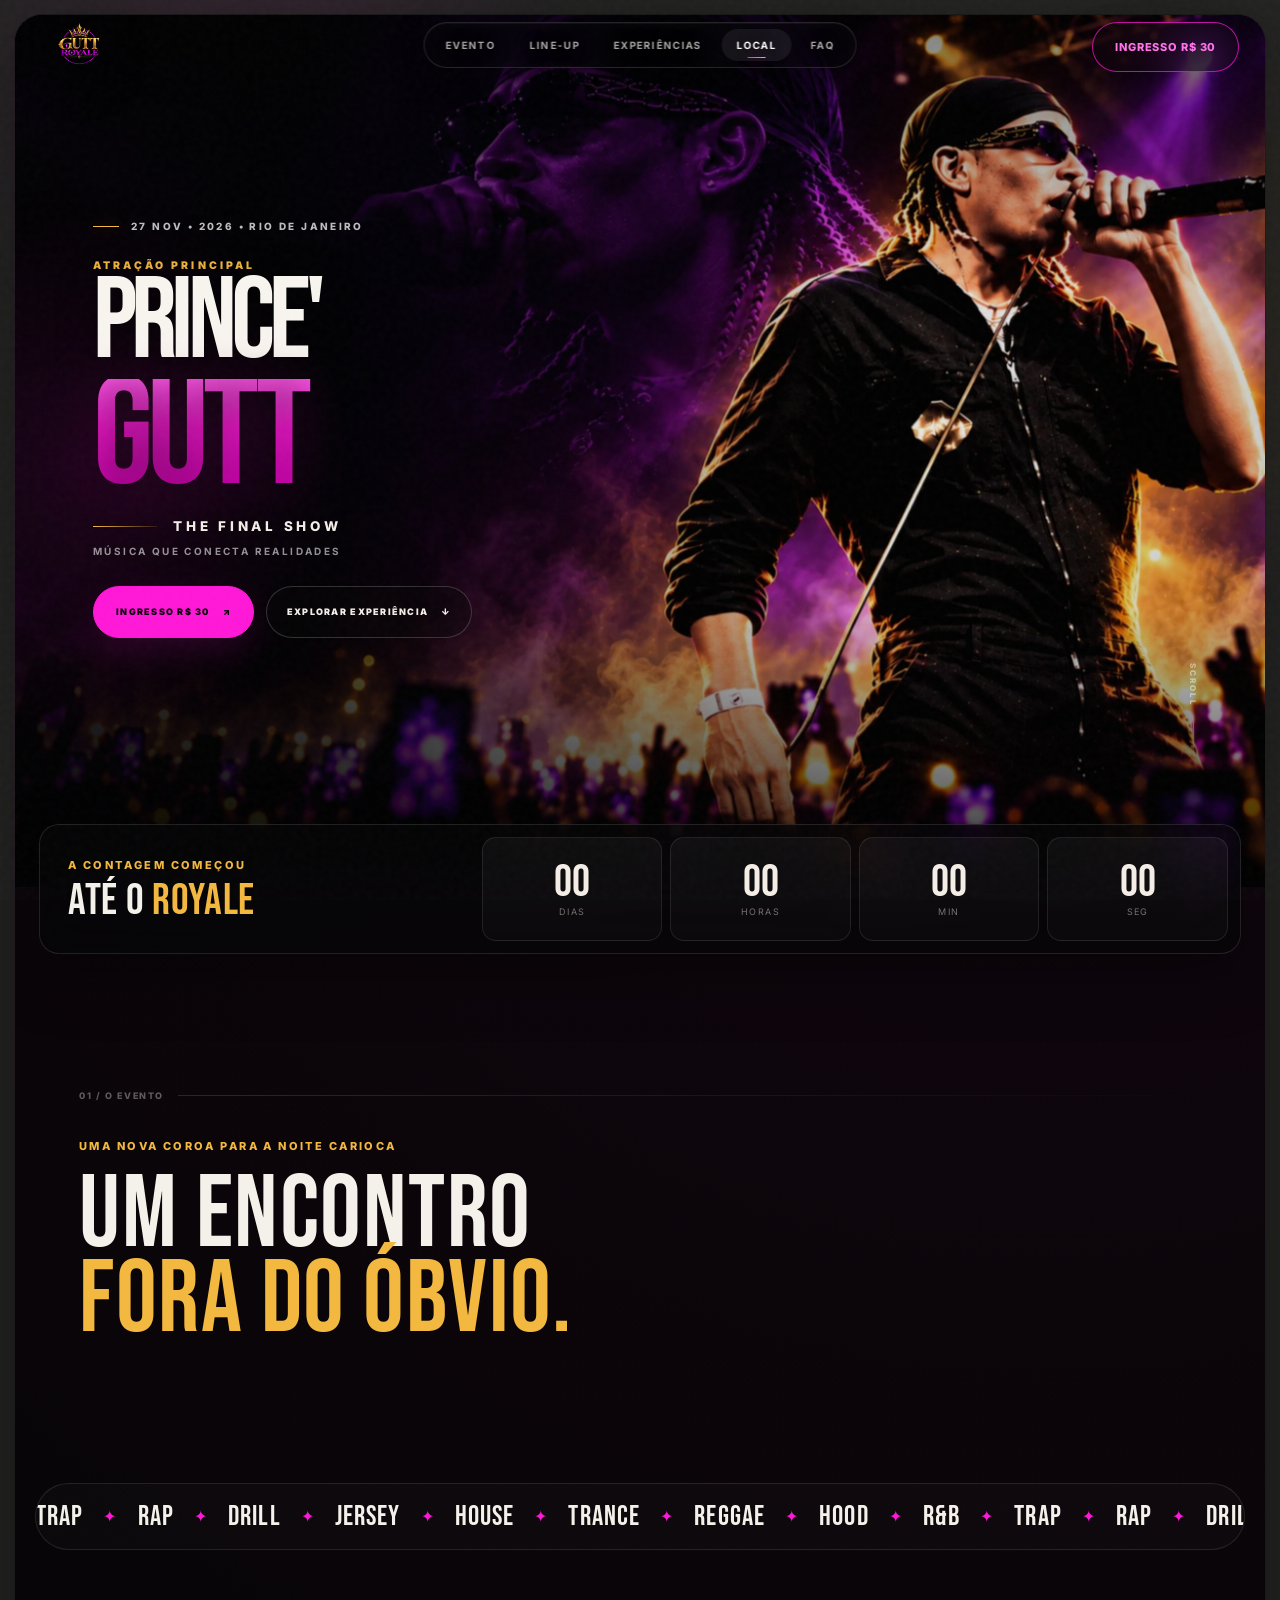
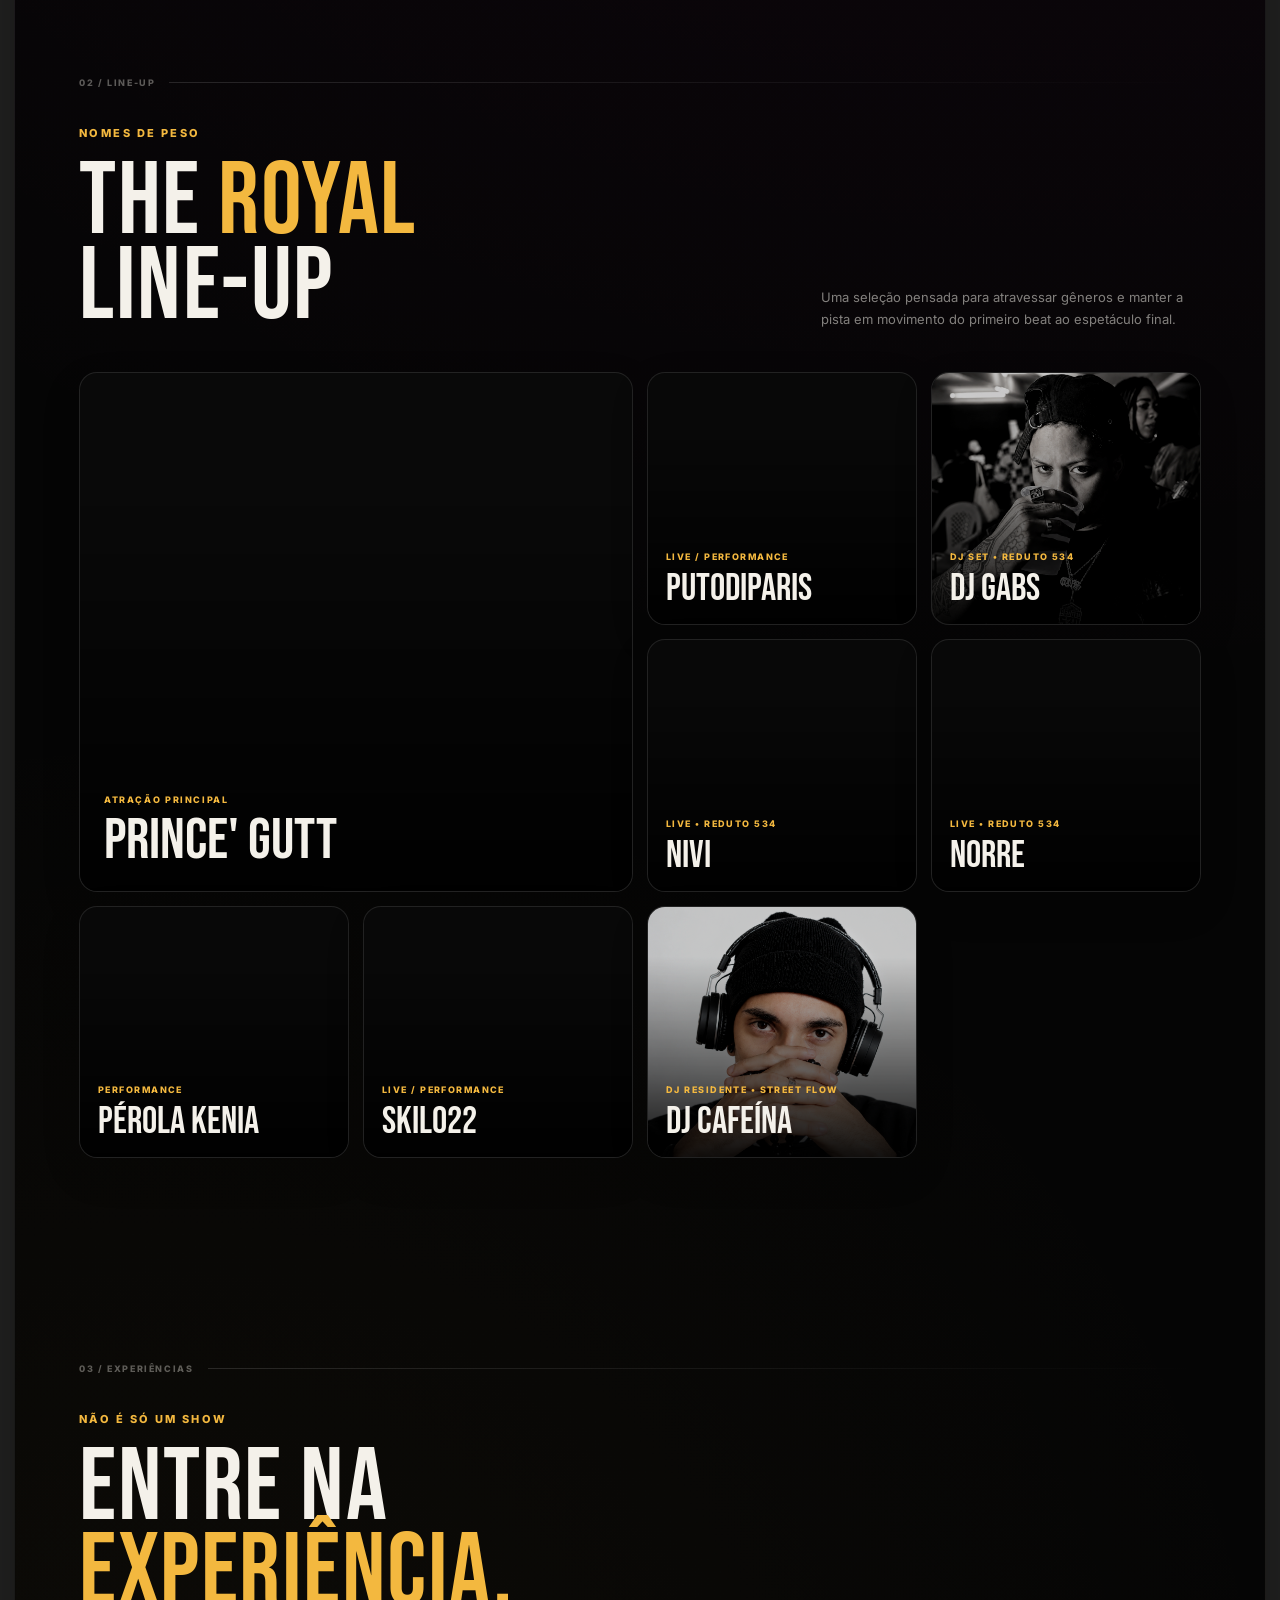
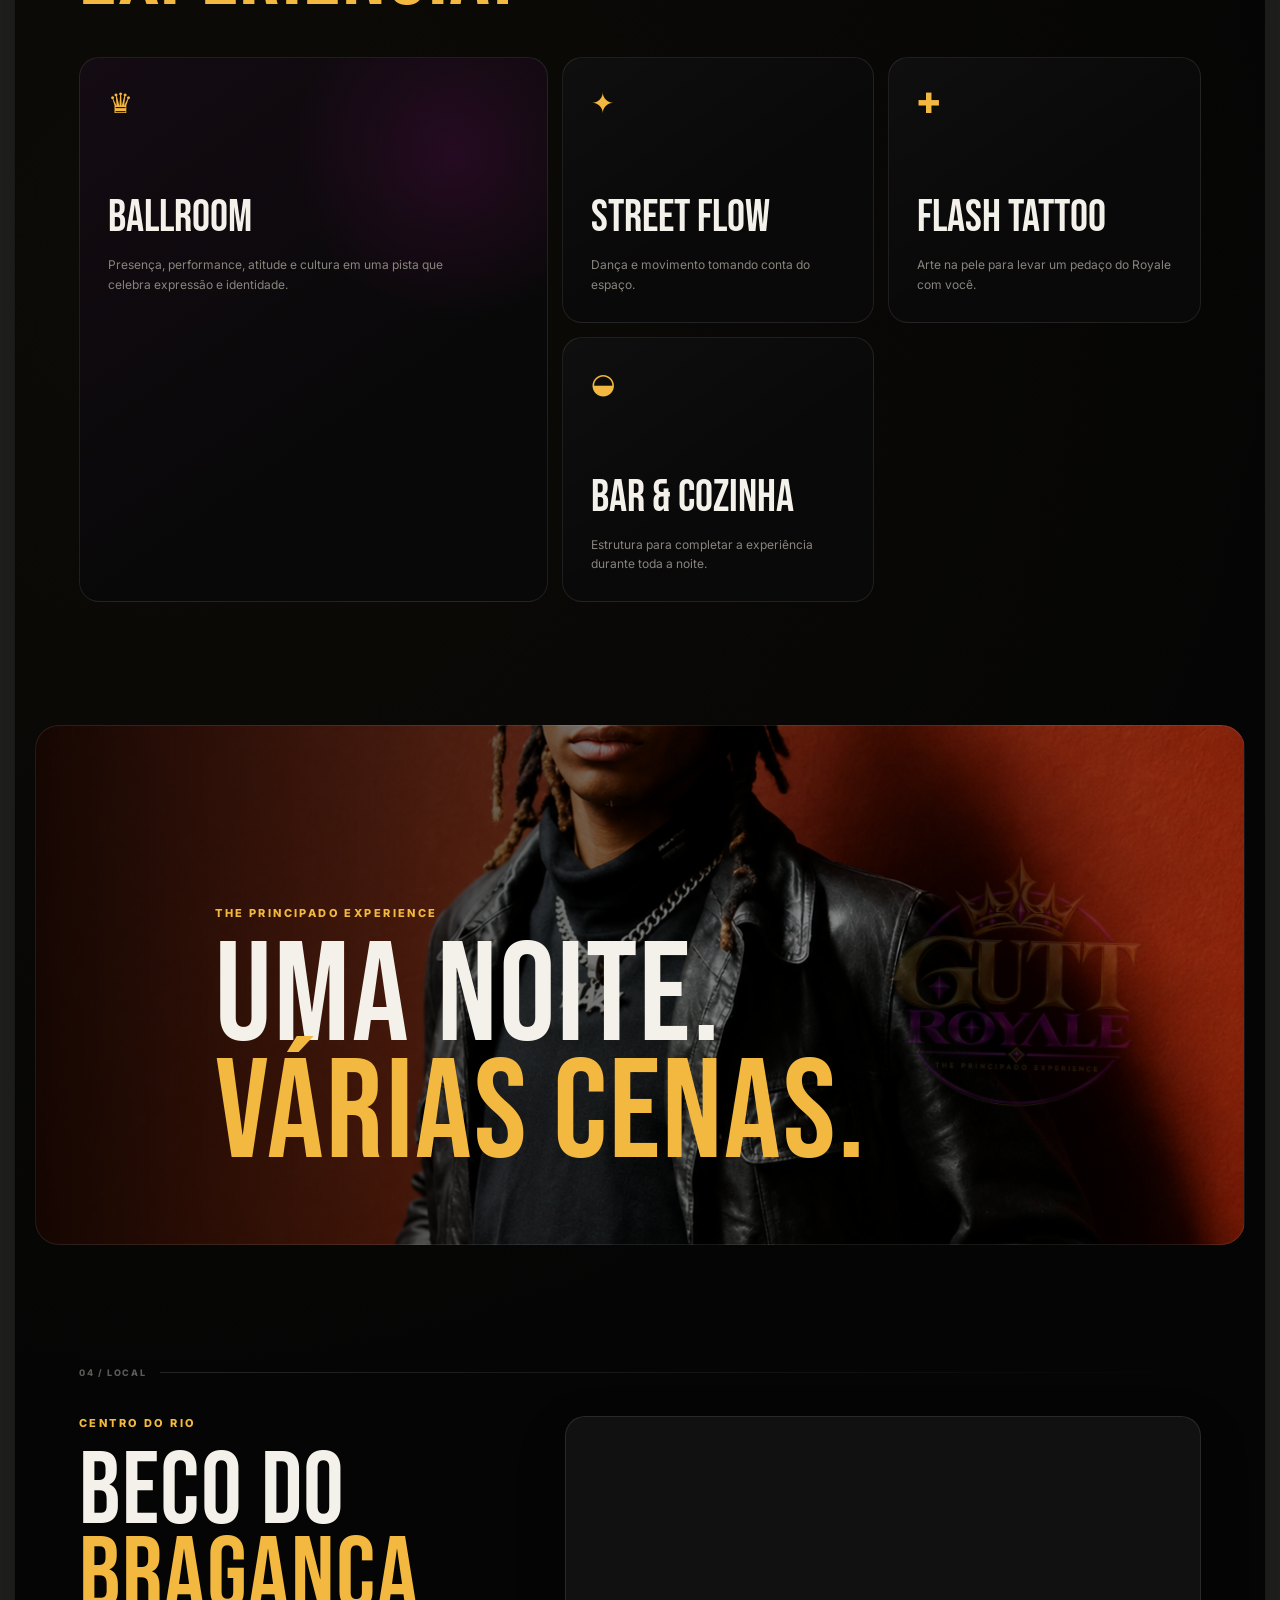
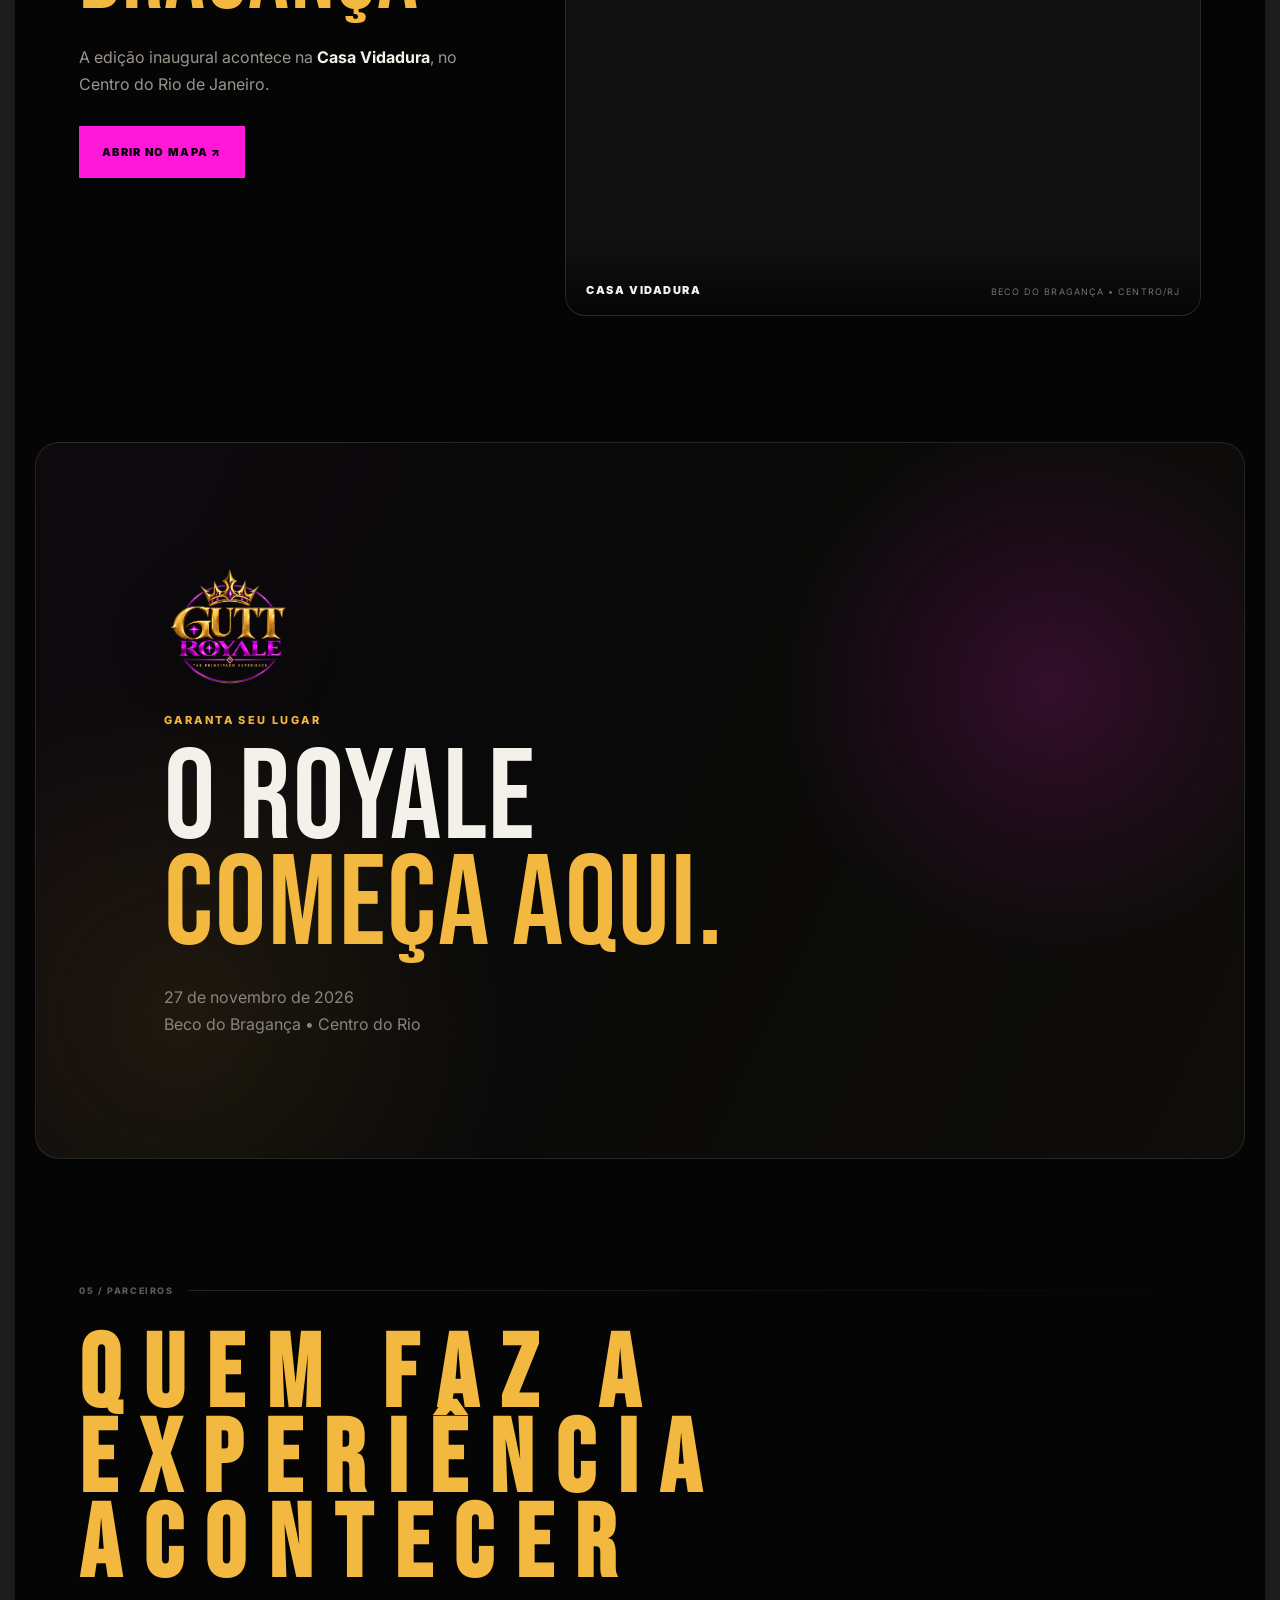
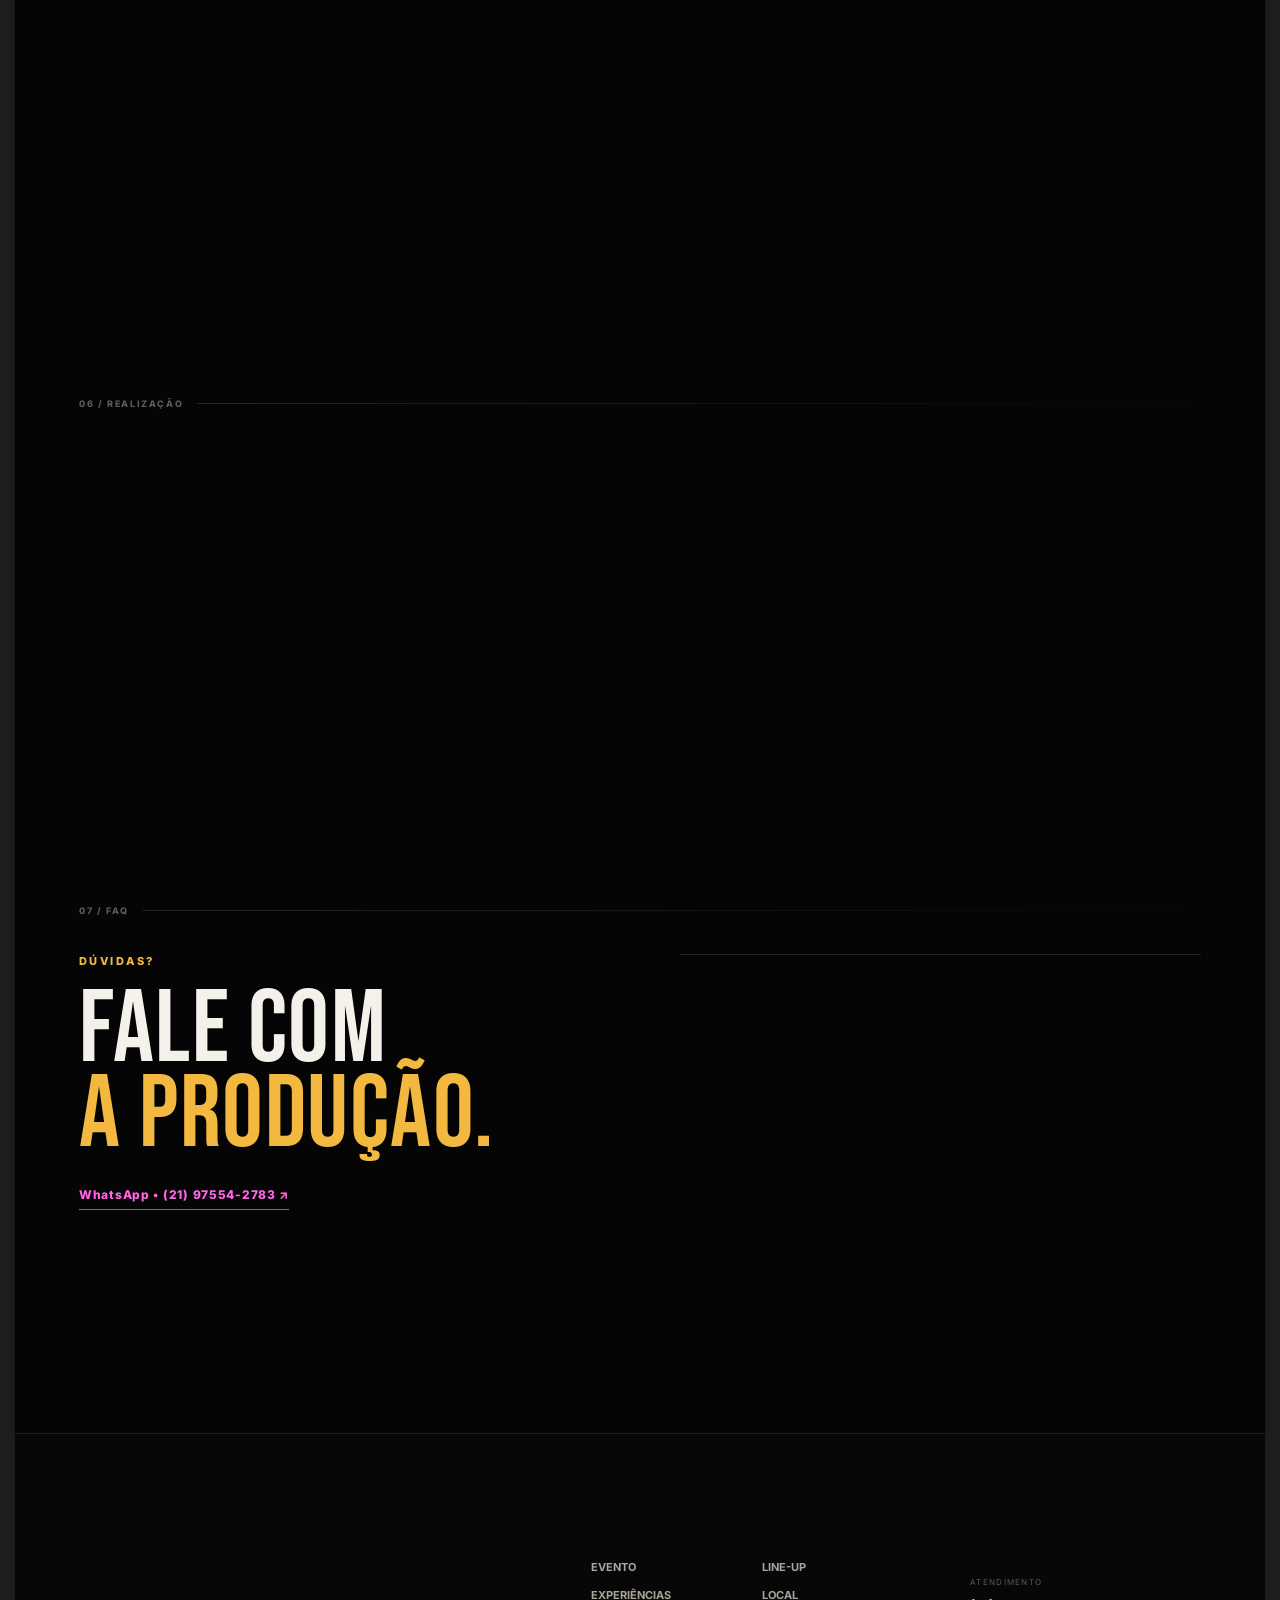
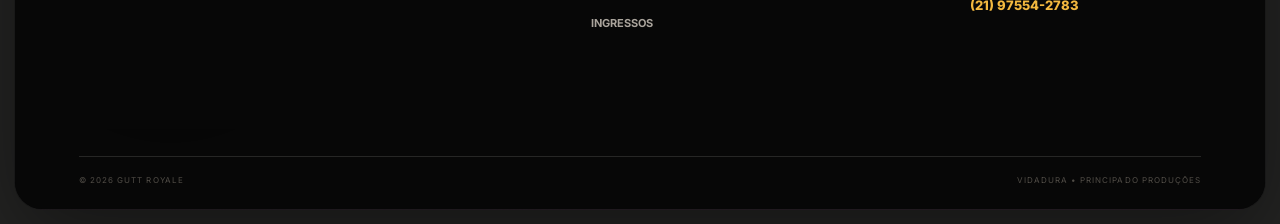
==== commit dff194ef: "fix(partners): link Principado Produções website" ====
--- a/index.html
+++ b/index.html
@@ -339,7 +339,7 @@
         <h2 class="eyebrow">QUEM FAZ A EXPERIÊNCIA ACONTECER</h2>
         <div class="partner-grid">
           <div class="partner partner-smoke"><span>SMOKE</span><b>BUZZ</b><small>TABACARIA</small></div>
-          <div class="partner partner-principado"><span>PRINCIPADO</span><b>PRODUÇÕES</b></div>
+          <a class="partner partner-principado" href="https://principadoproducoes.vercel.app" aria-label="Visitar Principado Produções"><span>PRINCIPADO</span><b>PRODUÇÕES</b></a>
           <div class="partner partner-sound"><span>SOUND</span><b>REI</b><small>SONORIZAÇÃO</small></div>
           <div class="partner partner-cpx"><img src="cpx-labs.png" alt="CPX Labs" loading="lazy" decoding="async"></div>
         </div>
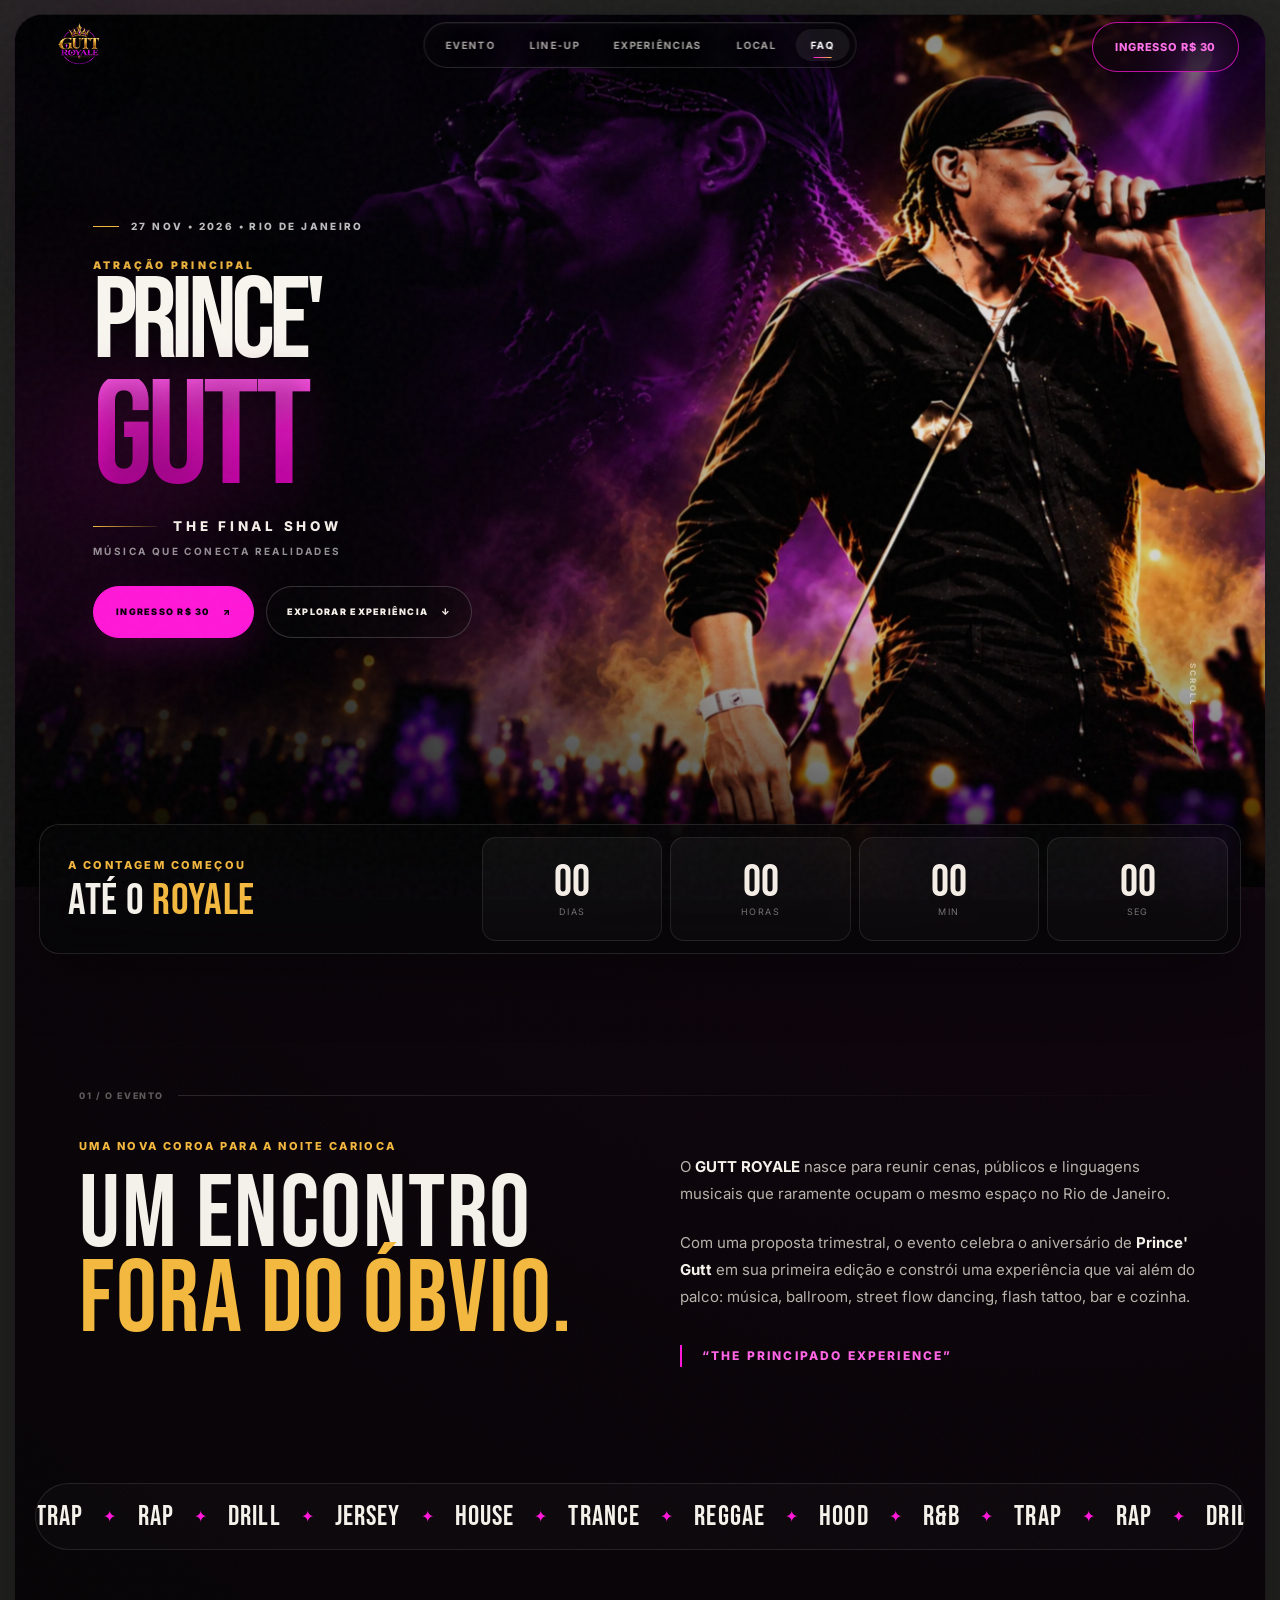
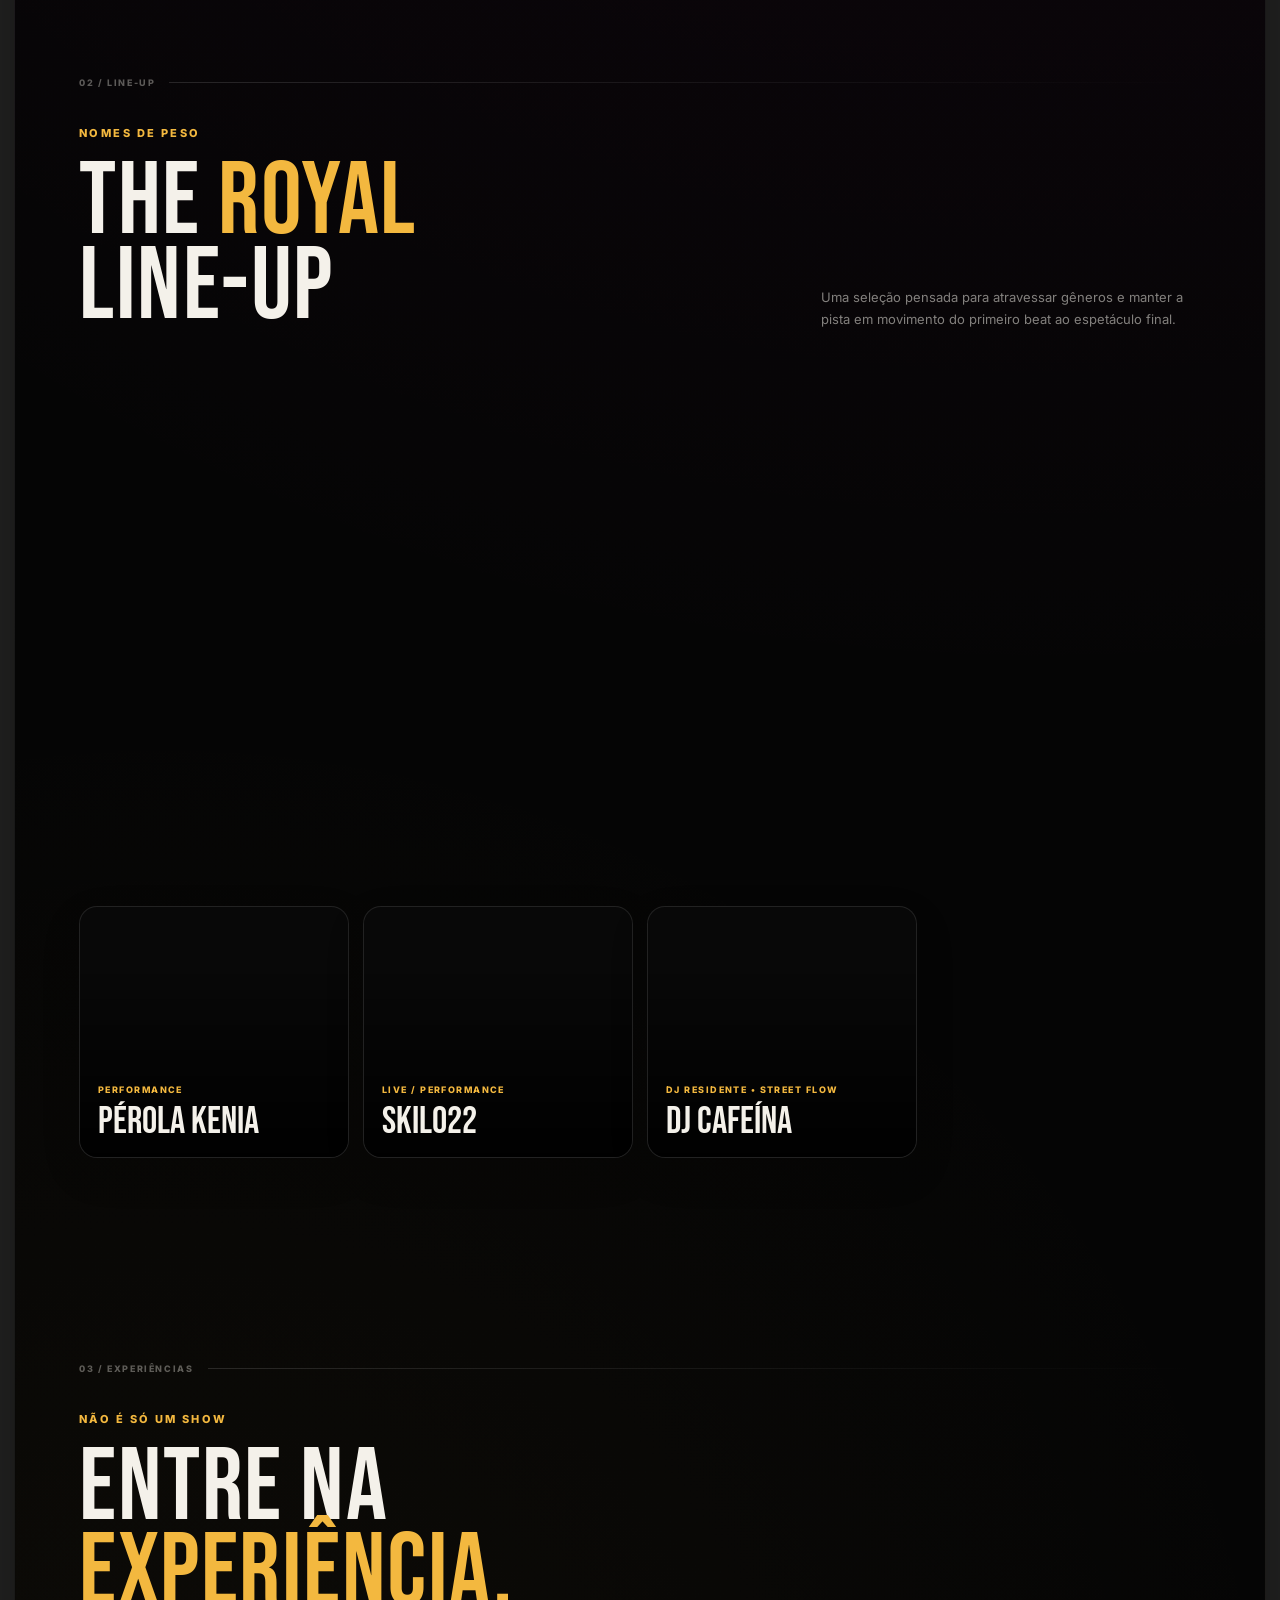
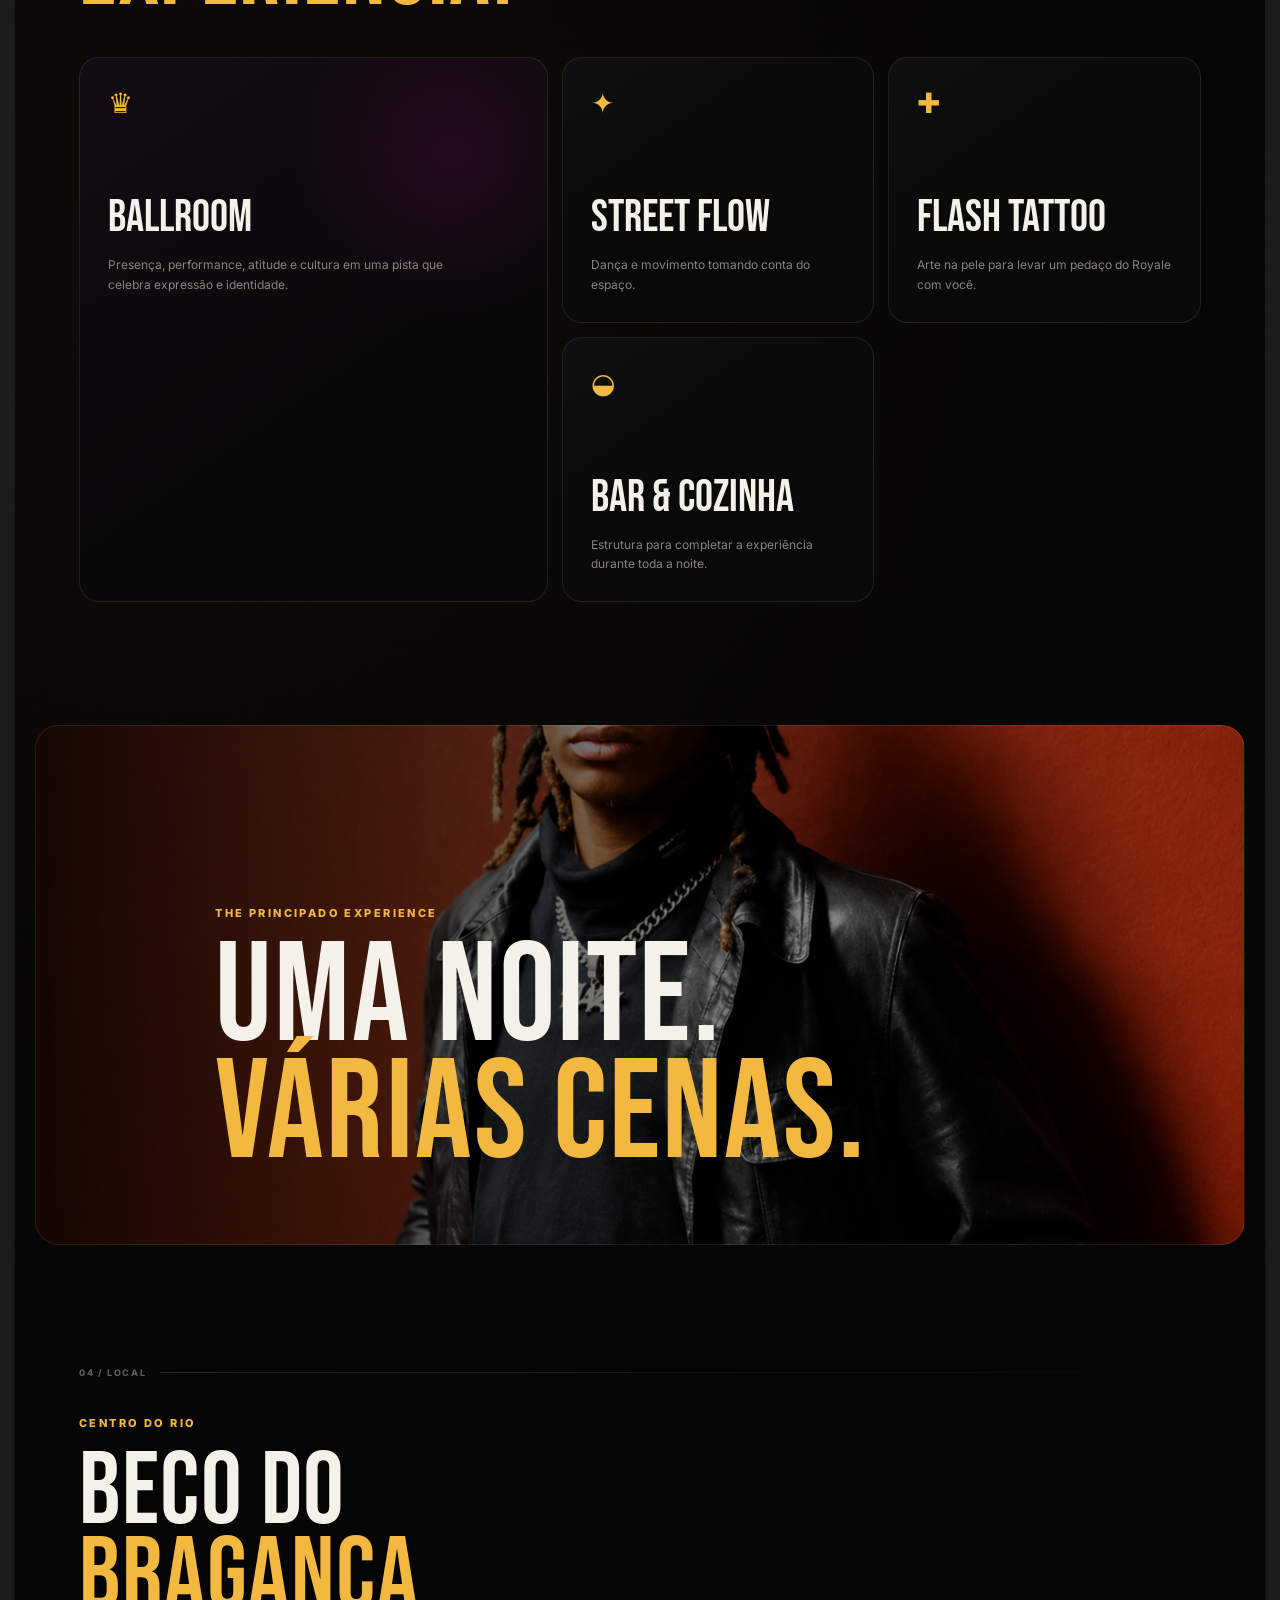
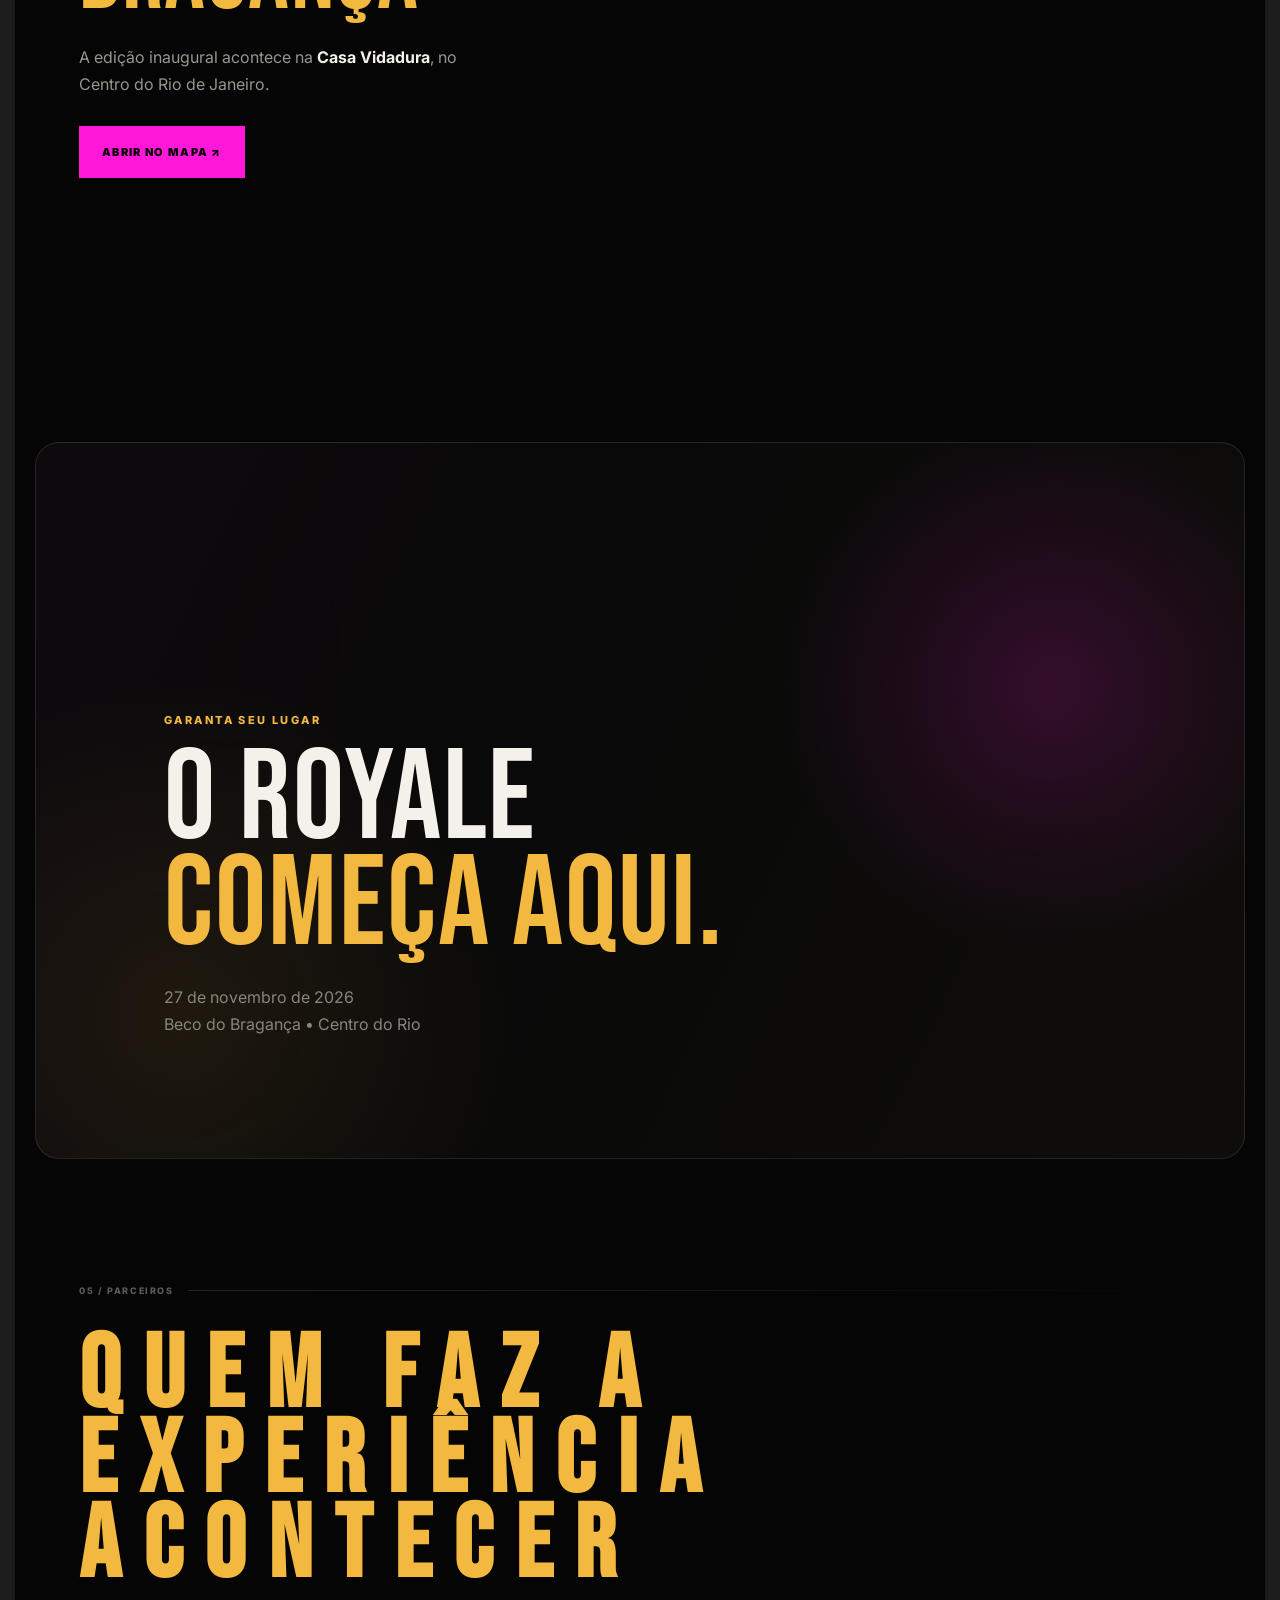
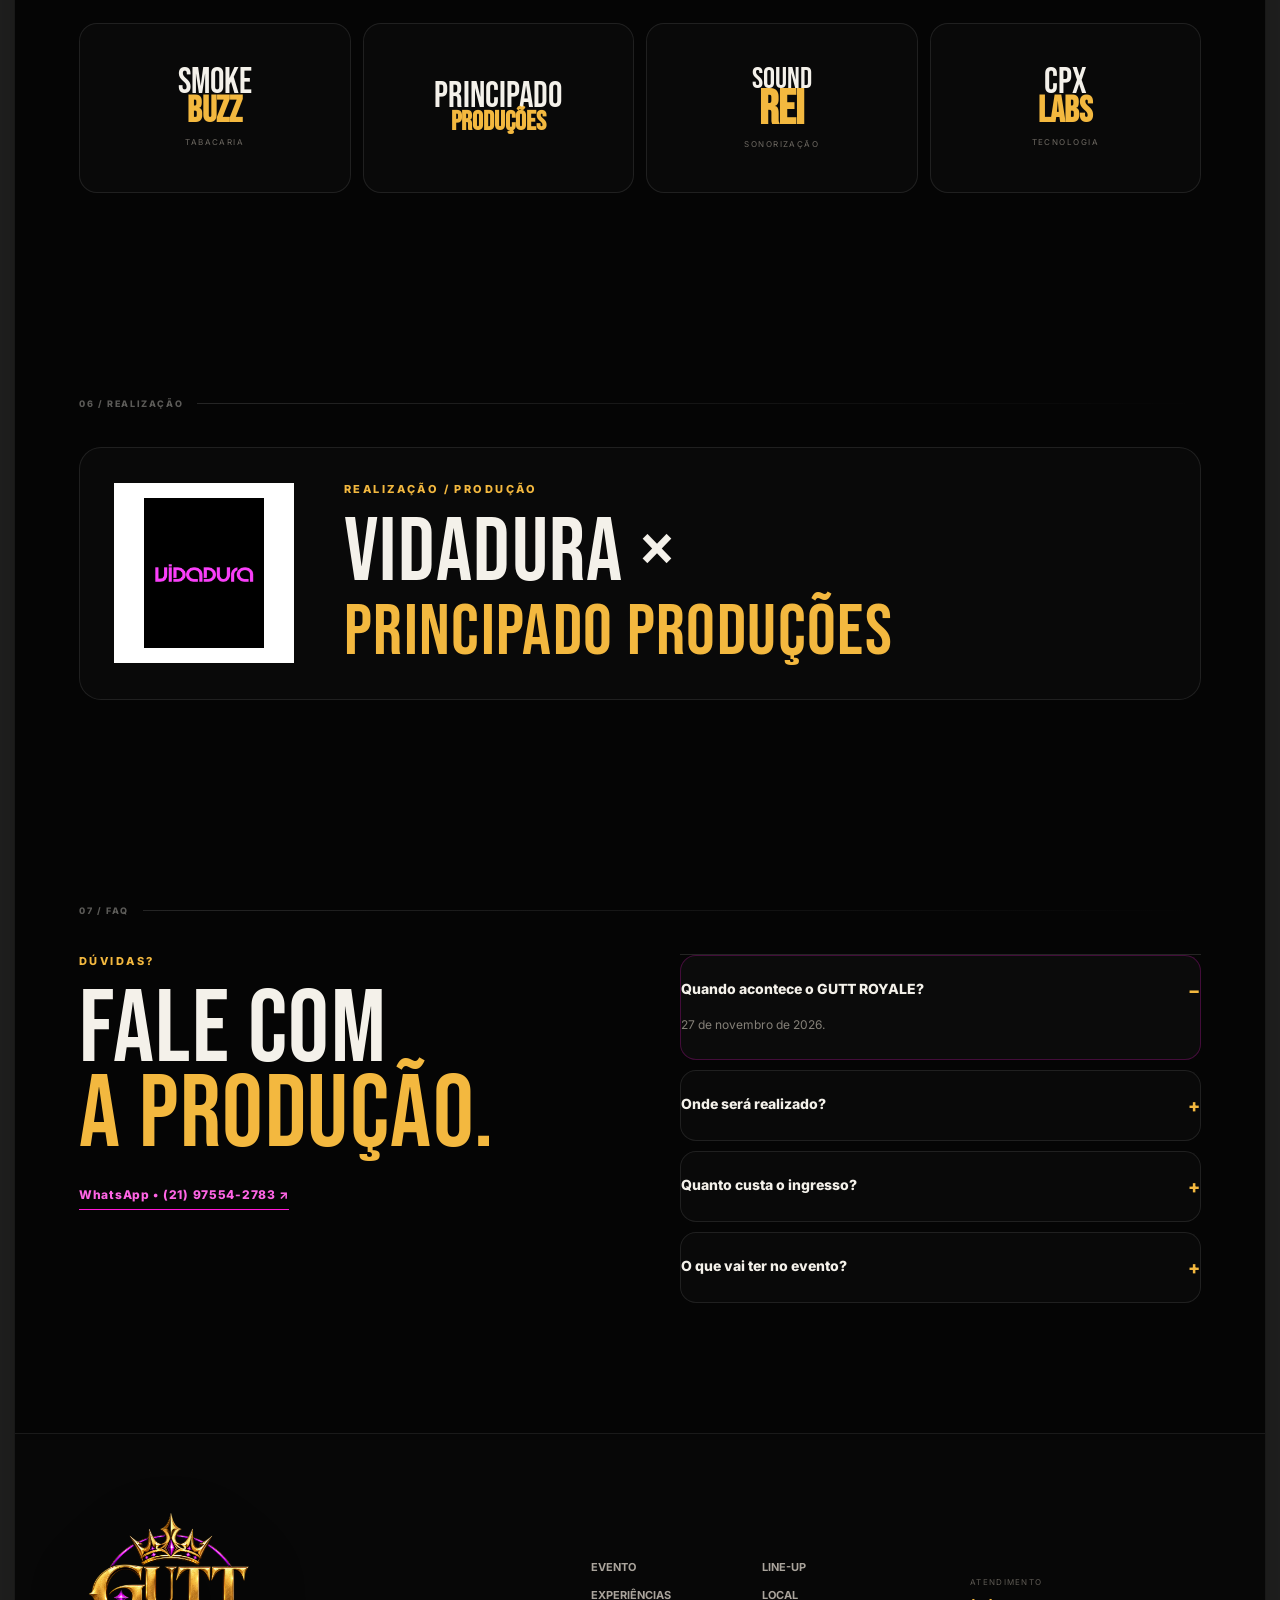
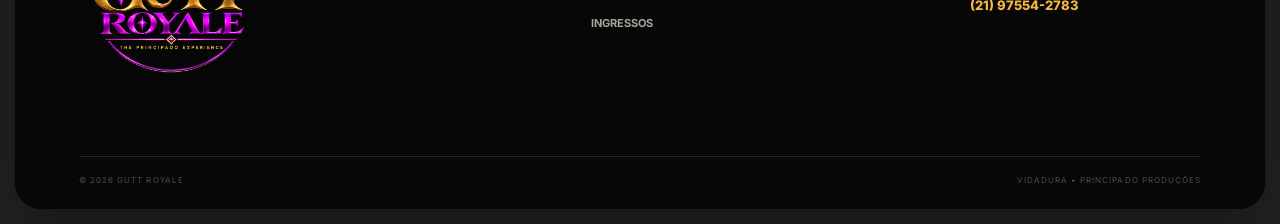
==== commit 4a7beb3f: "fix(ui): normalize partner and visual branding" ====
--- a/index.html
+++ b/index.html
@@ -25,7 +25,7 @@
   <link rel="preconnect" href="https://fonts.googleapis.com">
   <link rel="preconnect" href="https://fonts.gstatic.com" crossorigin>
   <link href="https://fonts.googleapis.com/css2?family=Bebas+Neue&family=Inter:wght@400;500;600;700;800;900&display=swap" rel="stylesheet">
-  <link rel="stylesheet" href="style.css?v=20260923-brand-polish">
+  <link rel="stylesheet" href="style.css?v=20260928-visual-polish">
   <noscript><style>.reveal{opacity:1!important;transform:none!important}</style></noscript>
   <script type="application/ld+json">
   {
@@ -287,7 +287,6 @@
     </section>
 
     <section class="visual-break">
-      <img class="visual-brand-watermark" src="assets/brand/gutt-royale-logo-official-transparent.png" alt="" aria-hidden="true" loading="lazy" decoding="async">
       <div class="visual-copy">
         <p class="eyebrow">THE PRINCIPADO EXPERIENCE</p>
         <h2>UMA NOITE.<br><span>VÁRIAS CENAS.</span></h2>
@@ -341,7 +340,7 @@
           <div class="partner partner-smoke"><span>SMOKE</span><b>BUZZ</b><small>TABACARIA</small></div>
           <a class="partner partner-principado" href="https://principadoproducoes.vercel.app" aria-label="Visitar Principado Produções"><span>PRINCIPADO</span><b>PRODUÇÕES</b></a>
           <div class="partner partner-sound"><span>SOUND</span><b>REI</b><small>SONORIZAÇÃO</small></div>
-          <div class="partner partner-cpx"><img src="cpx-labs.png" alt="CPX Labs" loading="lazy" decoding="async"></div>
+          <div class="partner partner-cpx" aria-label="CPX Labs"><span>CPX</span><b>LABS</b><small>TECNOLOGIA</small></div>
         </div>
       </div>
     </section>
